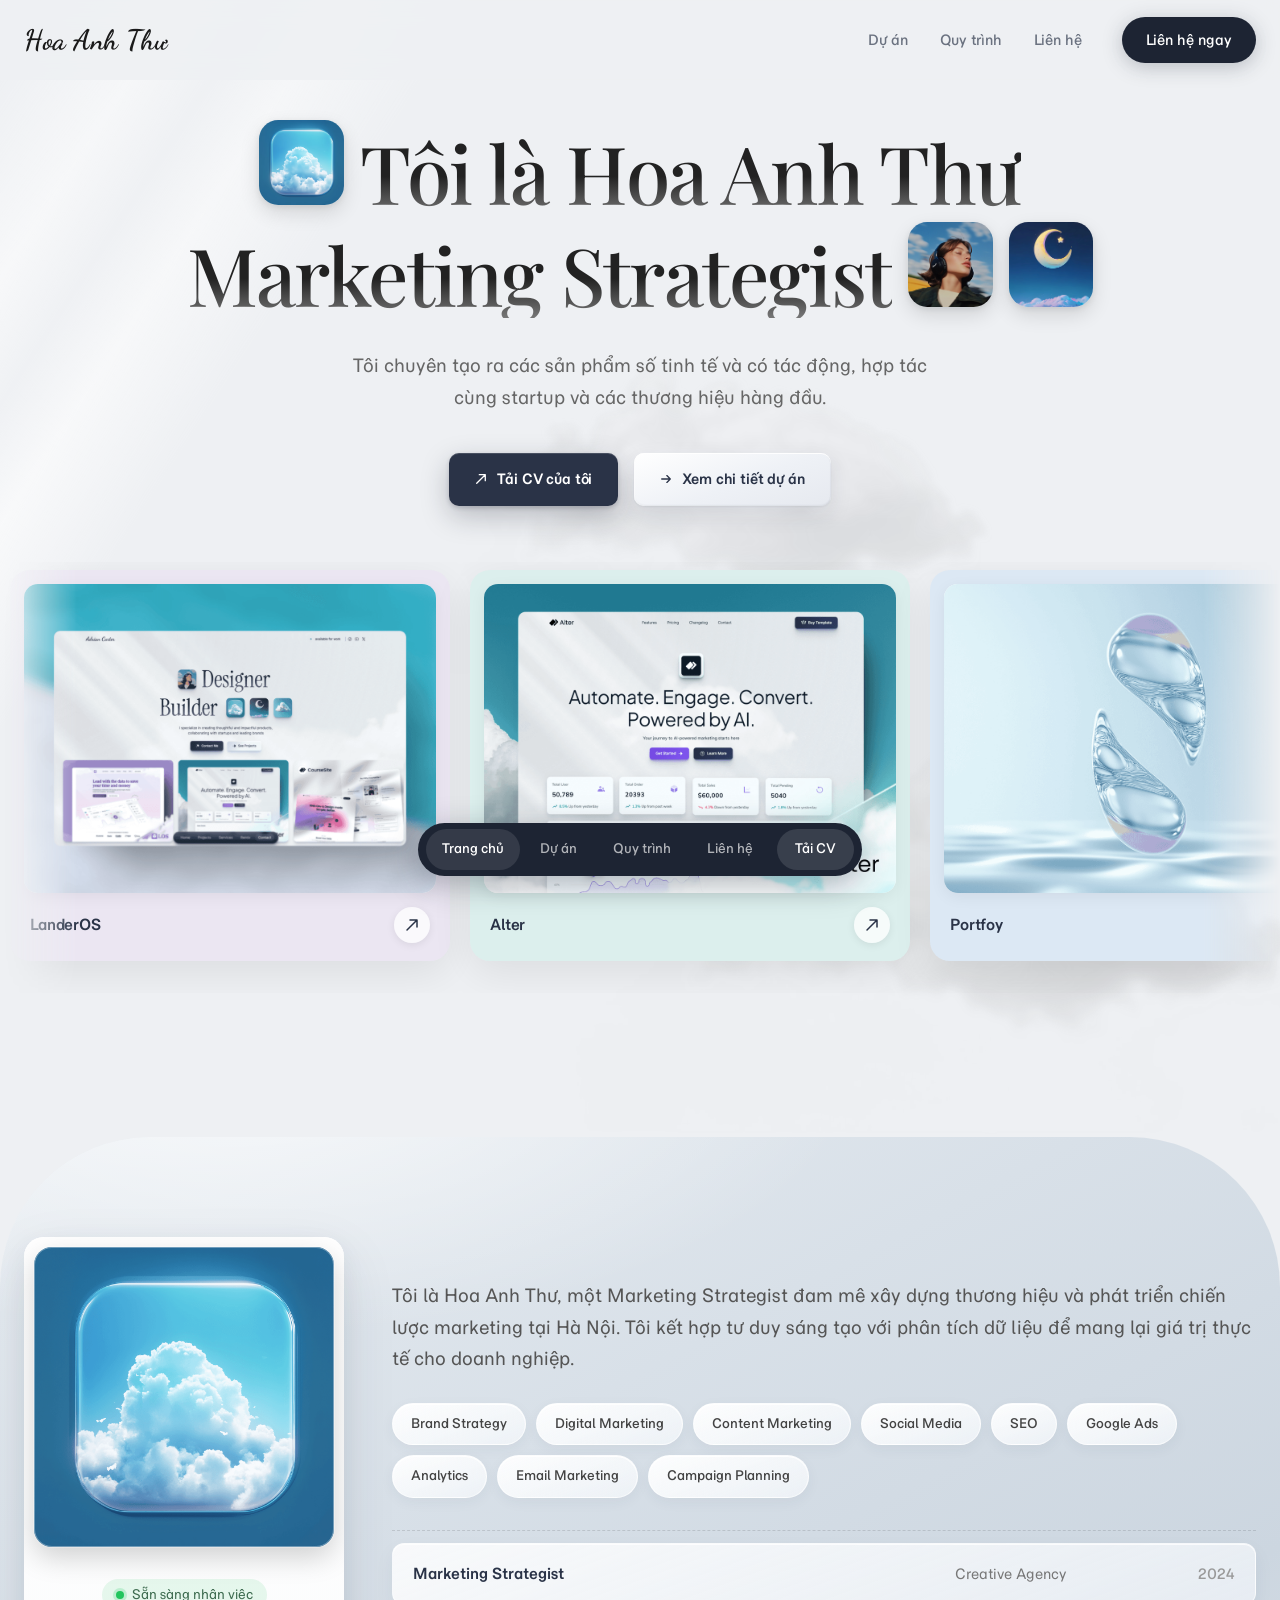
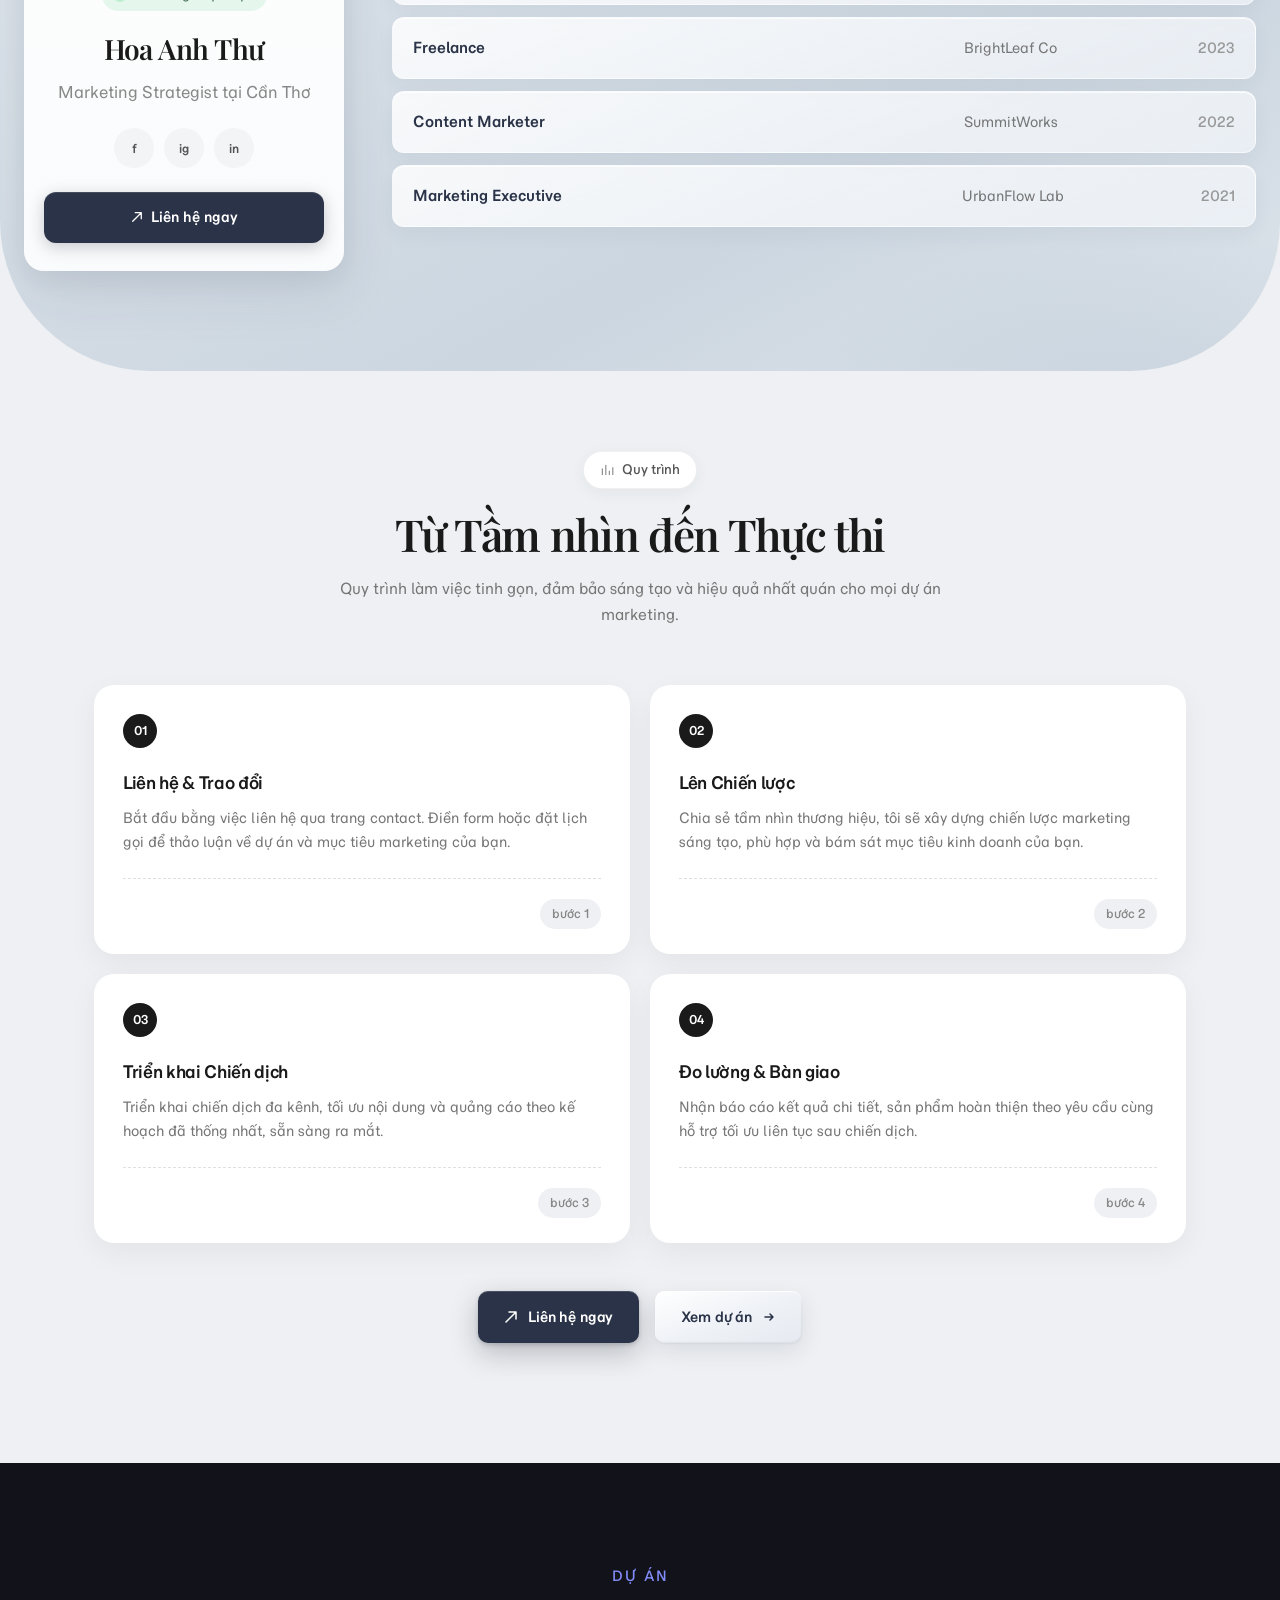
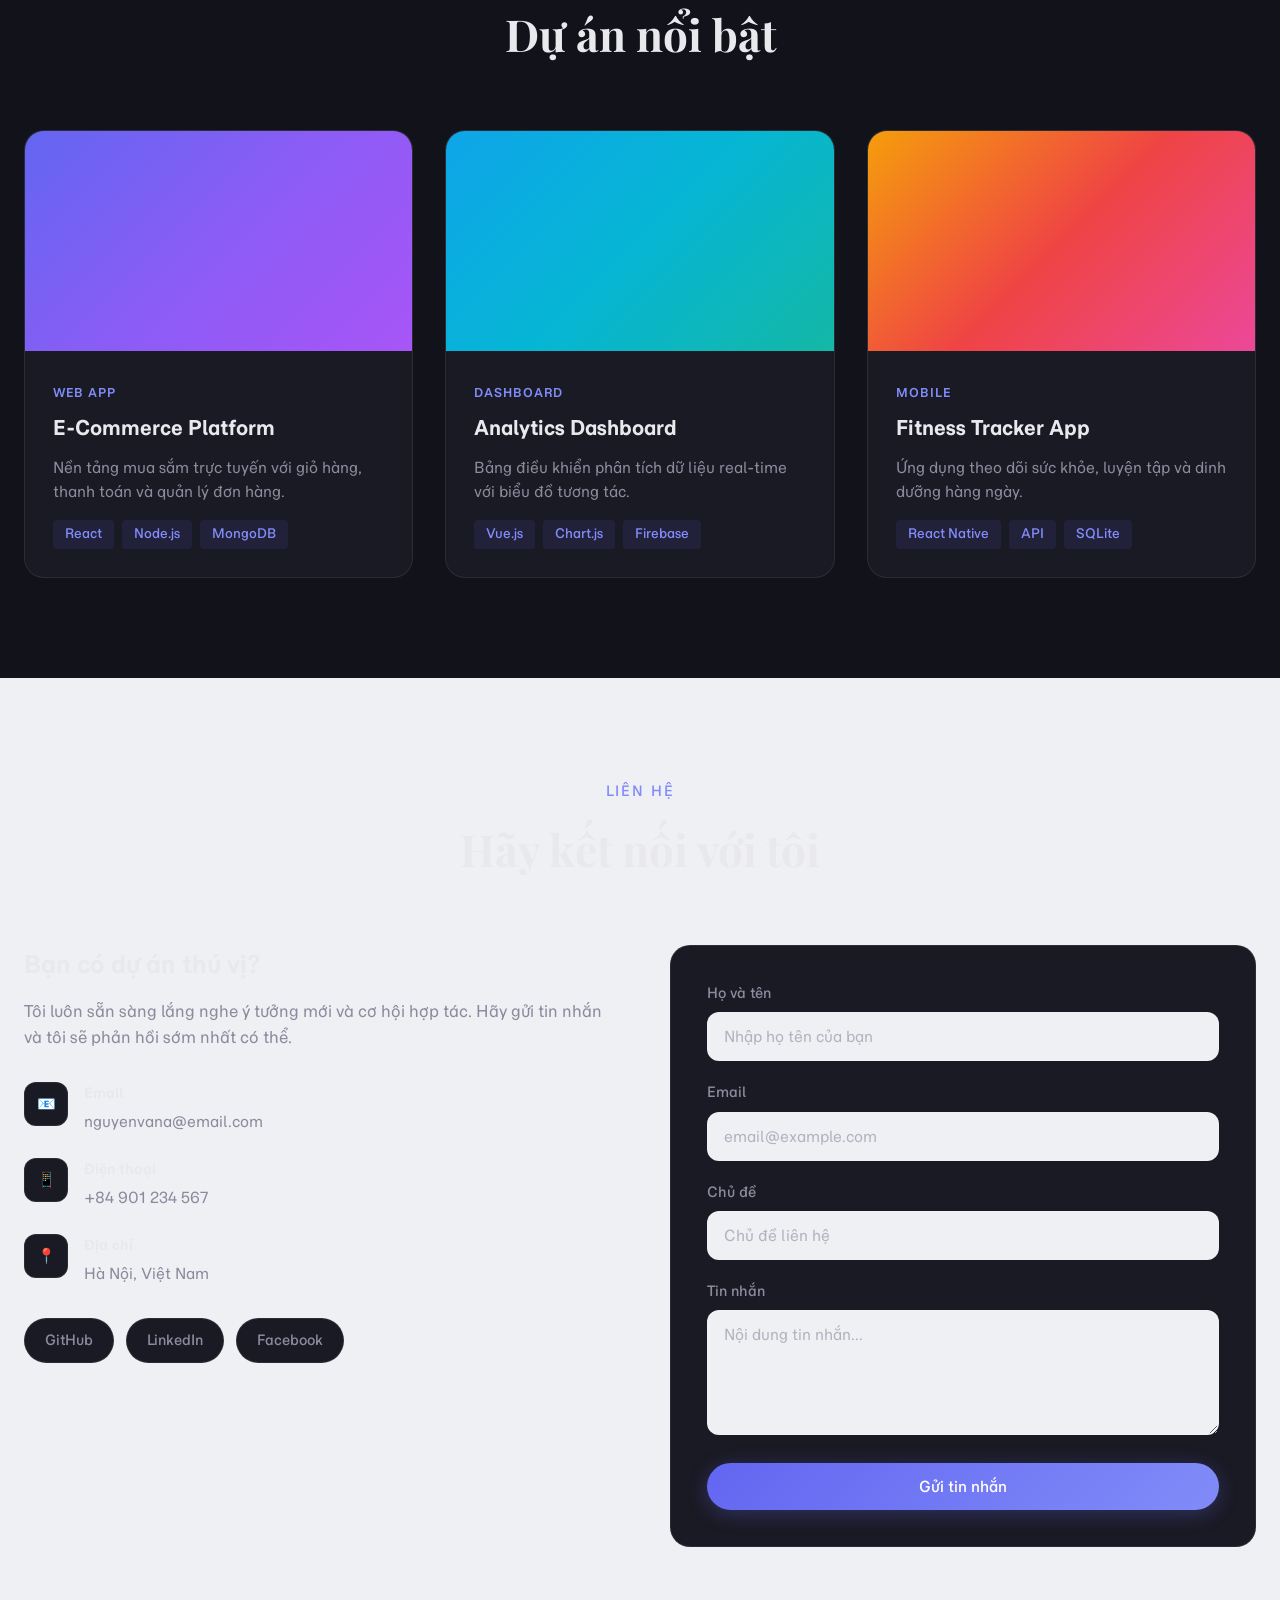
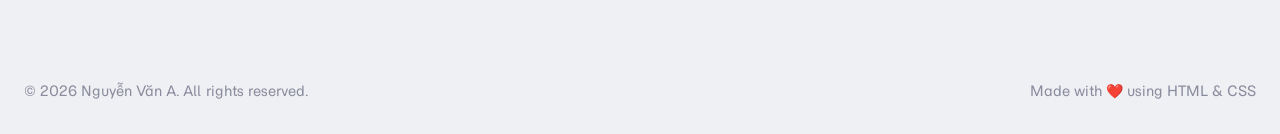
==== index.html @ 225440e8 "Initial commit with project setup and basic structure established." ====
<!DOCTYPE html>
<html lang="vi">
<head>
  <meta charset="UTF-8">
  <meta name="viewport" content="width=device-width, initial-scale=1.0">
  <meta name="description" content="Portfolio cá nhân - Developer & Designer">
  <title>Portfolio | Hoa Anh Thư</title>
  <link rel="stylesheet" href="css/style.css">
  <link rel="preconnect" href="https://fonts.googleapis.com">
  <link rel="preconnect" href="https://fonts.gstatic.com" crossorigin>
  <link href="https://fonts.googleapis.com/css2?family=Dancing+Script:wght@600;700&family=Momo+Trust+Sans:wght@200..800&family=Playfair+Display:wght@500;600;700&display=swap" rel="stylesheet">
</head>
<body>
  <div id="header"></div>

  <main>
    <div id="hero"></div>
    <div id="about"></div>
    <div id="process"></div>
    <div id="projects"></div>
    <div id="contact"></div>
  </main>

  <div id="footer"></div>

  <script src="js/include.js"></script>
  <script src="js/main.js"></script>
</body>
</html>
---- css/style.css ----
/* ===== CSS Variables ===== */
:root {
  --color-bg: #eef0f3;
  --color-bg-secondary: #12121a;
  --color-bg-card: #1a1a24;
  --color-text: #e8e8ed;
  --color-text-muted: #8b8b9e;
  --color-accent: #6366f1;
  --color-accent-light: #818cf8;
  --color-accent-glow: rgba(99, 102, 241, 0.3);
  --color-border: rgba(255, 255, 255, 0.08);
  --color-success: #22c55e;

  --color-hero-bg: #f2f2f2;
  --color-navy: #1d2433;
  --color-navy-hover: #2a3347;
  --color-hero-text: #1a1a1a;
  --color-hero-muted: #6b7280;

  --font-primary: 'Momo Trust Sans', sans-serif;
  --font-display: 'Playfair Display', serif;
  --font-script: 'Dancing Script', cursive;

  --transition: 0.3s ease;
  --radius: 12px;
  --radius-lg: 20px;

  --header-height: 80px;
}

/* ===== Reset & Base ===== */
*,
*::before,
*::after {
  margin: 0;
  padding: 0;
  box-sizing: border-box;
}

html {
  scroll-behavior: smooth;
  scroll-padding-top: var(--header-height);
}

body {
  font-family: var(--font-primary);
  background-color: var(--color-bg);
  color: var(--color-text);
  line-height: 1.6;
  overflow-x: hidden;
}

a {
  text-decoration: none;
  color: inherit;
  transition: color var(--transition);
}

ul {
  list-style: none;
}

img {
  max-width: 100%;
  display: block;
}

button,
input,
textarea {
  font-family: inherit;
  border: none;
  outline: none;
}

.container {
  width: 100%;
  max-width: 1440px;
  margin: 0 auto;
  padding: 0 24px;
}

.container-md {
  width: 100%;
  max-width: 1140px;
  margin: 0 auto;
  padding: 0 24px;
}

.section {
  padding: 100px 0;
}

.section-header {
  text-align: center;
  margin-bottom: 60px;
}

.section-tag {
  display: inline-block;
  font-size: 0.875rem;
  font-weight: 500;
  color: var(--color-accent-light);
  text-transform: uppercase;
  letter-spacing: 2px;
  margin-bottom: 12px;
}

.section-title {
  font-family: var(--font-display);
  font-size: clamp(2rem, 5vw, 2.75rem);
  font-weight: 700;
  color: var(--color-text);
}

/* ===== Buttons ===== */
.btn {
  display: inline-flex;
  align-items: center;
  justify-content: center;
  padding: 14px 32px;
  font-size: 0.9375rem;
  font-weight: 500;
  border-radius: 50px;
  cursor: pointer;
  transition: all var(--transition);
}

.btn-primary {
  background: linear-gradient(135deg, var(--color-accent), var(--color-accent-light));
  color: #fff;
  box-shadow: 0 4px 20px var(--color-accent-glow);
}

.btn-primary:hover {
  transform: translateY(-2px);
  box-shadow: 0 8px 30px var(--color-accent-glow);
}

.btn-outline {
  background: transparent;
  color: var(--color-text);
  border: 1px solid var(--color-border);
}

.btn-outline:hover {
  border-color: var(--color-accent);
  color: var(--color-accent-light);
}

.btn-full {
  width: 100%;
}

/* ===== Header & Navigation ===== */
.header {
  position: fixed;
  top: 0;
  left: 0;
  width: 100%;
  height: var(--header-height);
  background: rgba(238, 240, 243, 0.85);
  backdrop-filter: blur(12px);
  z-index: 1000;

}

.nav {
  display: flex;
  align-items: center;
  justify-content: space-between;
  height: 100%;
}

.logo {
  font-family: var(--font-script);
  font-size: 1.75rem;
  font-weight: 700;
  color: var(--color-hero-text);
  letter-spacing: 0.5px;
}

.nav-right {
  display: flex;
  align-items: center;
  gap: 40px;
}

.nav-menu {
  display: flex;
  gap: 32px;
}

.nav-link {
  font-size: 0.875rem;
  font-weight: 500;
  color: var(--color-hero-muted);
  transition: color var(--transition);
}

.nav-link:hover,
.nav-link.active {
  color: var(--color-hero-text);
}

.nav-cta {
  display: inline-flex;
  align-items: center;
  padding: 12px 24px;
  background: var(--color-navy);
  color: #fff;
  font-size: 0.875rem;
  font-weight: 500;
  border-radius: 50px;
  box-shadow: 0 4px 20px rgba(29, 36, 51, 0.25);
  transition: all var(--transition);
  white-space: nowrap;
}

.nav-cta:hover {
  background: var(--color-navy-hover);
  transform: translateY(-1px);
  box-shadow: 0 6px 24px rgba(29, 36, 51, 0.3);
}

.nav-toggle {
  display: none;
  flex-direction: column;
  gap: 5px;
  background: none;
  cursor: pointer;
  padding: 4px;
}

.nav-toggle span {
  display: block;
  width: 24px;
  height: 2px;
  background: var(--color-hero-text);
  transition: all var(--transition);
}

/* ===== Hero Section ===== */
.hero {
  min-height: 100vh;
  display: flex;
  flex-direction: column;
  align-items: center;
  justify-content: flex-start;
  position: relative;
  padding: calc(var(--header-height) + 40px) 0 120px;
  background: #eef0f3;
  overflow: hidden;
  isolation: isolate;
}

.hero-bg {
  position: absolute;
  inset: 0;
  pointer-events: none;
  overflow: hidden;
}

.hero-clouds {
  position: absolute;
  inset: 0;
  z-index: 0;
}

.hero-cloud {
  position: absolute;
  display: block;
  pointer-events: none;
  user-select: none;
  max-width: none;
  mix-blend-mode: screen;
}

.hero-cloud--1 {
  width: min(780px, 92vw);
  right: -5%;
  top: 55%;
  opacity: 0.22;
  filter: blur(2px);
}

.hero-cloud--2 {
  width: min(600px, 65vw);
  right: 20%;
  top: 25%;
  opacity: 0.18;
  filter: blur(2px);
}

.hero-light {
  position: absolute;
  inset: 0;
  z-index: 1;
  overflow: hidden;
}

.hero-light__beam {
  background: linear-gradient(#ffffff80 0%, #fff 83.9344%, #fff0 100%);
  flex: none;
  width: 591px;
  max-width: 960px;
  height: 1269px;
  position: absolute;
  top: -240px;
  left: calc(22% - 295.5px);
  right: auto;
  overflow: hidden;
  transform: rotate(33deg);
  transform-origin: 35% 0;
  opacity: 0.72;
  -webkit-mask: linear-gradient(90deg, #0000 0%, #000 20.0362%, #0000 36.175%, #000 55.4054%, #00000021 67.1171%, #000 78.2306%, #0000 97.2973%);
  mask: linear-gradient(90deg, #0000 0%, #000 20.0362%, #0000 36.175%, #000 55.4054%, #00000021 67.1171%, #000 78.2306%, #0000 97.2973%);
}

@media (max-width: 768px) {
  .hero-cloud--1 {
    width: min(480px, 95vw);
    right: -12%;
    top: 14%;
    opacity: 0.32;
  }

  .hero-cloud--2 {
    display: block;
    width: min(360px, 75vw);
    right: 0;
    top: 28%;
    opacity: 0.22;
  }

  .hero-light__beam {
    width: min(591px, 140vw);
    left: calc(50% - min(295.5px, 70vw));
    right: auto;
    opacity: 0.65;
    transform: rotate(28deg);
    transform-origin: 35% 0;
  }
}

.hero-content {
  text-align: center;
  position: relative;
  z-index: 3;
  max-width: 1440px;
  margin: 0 auto;
}

.hero-heading {
  font-family: var(--font-display);
  font-size: clamp(2.75rem, 7vw, 5rem);
  font-weight: 500;
  line-height: 1.1;
  margin-bottom: 32px;
  letter-spacing: -0.02em;
  color: #2a2a2a;
}

.hero-line {
  display: flex;
  align-items: baseline;
  justify-content: center;
  flex-wrap: nowrap;
  gap: 0.2em;
}

.hero-line + .hero-line {
  margin-top: 0.08em;
}

.hero-text {
  background: linear-gradient(180deg, #222 0%, #222 55%, #777 100%);
  -webkit-background-clip: text;
  -webkit-text-fill-color: transparent;
  background-clip: text;
}

.hero-img {
  flex-shrink: 0;
  width: 1.2em;
  height: 1.2em;
  border-radius: 0.26em;
  overflow: hidden;
  box-shadow:
    0 8px 20px rgba(0, 0, 0, 0.12),
    0 2px 6px rgba(0, 0, 0, 0.08);
}

@supports (width: 1cap) {
  .hero-img {
    width: 1.5cap;
    height: 1.5cap;
    border-radius: 0.34cap;
  }
}

.hero-img img {
  width: 100%;
  height: 100%;
  object-fit: cover;
  object-position: center;
  display: block;
}

.hero-desc {
  max-width: 620px;
  margin: 0 auto 40px;
  font-size: 18px;
  line-height: 1.75;
  color: #666;
  font-weight: 400;
}

.hero-buttons {
  display: flex;
  gap: 16px;
  justify-content: center;
  flex-wrap: wrap;
}

.btn-hero {
  display: inline-flex;
  align-items: center;
  gap: 10px;
  padding: 15px 26px;
  font-size: 0.875rem;
  font-weight: 600;
  border-radius: 10px;
  cursor: pointer;
  transition: transform 0.2s ease, box-shadow 0.2s ease;
  border: none;
  letter-spacing: -0.01em;
}

.btn-hero-icon {
  display: inline-flex;
  align-items: center;
  justify-content: center;
  flex-shrink: 0;
  line-height: 0;
}

.btn-hero-icon svg {
  display: block;
}

.btn-hero-primary {
  background: #2a3347;
  color: #fff;
  box-shadow:
    inset 0 1px 0 rgba(255, 255, 255, 0.14),
    0 2px 4px rgba(26, 32, 48, 0.18),
    0 10px 28px rgba(26, 32, 48, 0.26);
}

.btn-hero-primary:hover {
  transform: translateY(-1px);
  box-shadow:
    inset 0 1px 0 rgba(255, 255, 255, 0.16),
    0 4px 8px rgba(26, 32, 48, 0.2),
    0 14px 32px rgba(26, 32, 48, 0.3);
}

.btn-hero-primary:active {
  transform: translateY(0);
  box-shadow:
    inset 0 1px 0 rgba(255, 255, 255, 0.1),
    0 1px 2px rgba(26, 32, 48, 0.2),
    0 6px 16px rgba(26, 32, 48, 0.22);
}

.btn-hero-secondary {
  background: linear-gradient(160deg, #ffffff 0%, #eef1f6 55%, #e6e9ef 100%);
  color: #2a3347;
  box-shadow:
    inset 0 1px 0 rgba(255, 255, 255, 0.95),
    inset 0 -1px 2px rgba(42, 51, 71, 0.06),
    inset 1px 0 1px rgba(255, 255, 255, 0.7),
    inset -1px 0 1px rgba(42, 51, 71, 0.04),
    0 1px 2px rgba(42, 51, 71, 0.06),
    0 8px 22px rgba(42, 51, 71, 0.1);
}

.btn-hero-secondary:hover {
  transform: translateY(-1px);
  box-shadow:
    inset 0 1px 0 rgba(255, 255, 255, 1),
    inset 0 -1px 2px rgba(42, 51, 71, 0.05),
    inset 1px 0 1px rgba(255, 255, 255, 0.8),
    0 2px 4px rgba(42, 51, 71, 0.07),
    0 10px 26px rgba(42, 51, 71, 0.12);
}

.btn-hero-secondary:active {
  transform: translateY(0);
  box-shadow:
    inset 0 2px 4px rgba(42, 51, 71, 0.08),
    inset 0 1px 0 rgba(255, 255, 255, 0.6),
    0 1px 2px rgba(42, 51, 71, 0.06),
    0 4px 12px rgba(42, 51, 71, 0.08);
}

/* ===== Project Slider (Hero) ===== */
.project-slider {
  position: relative;
  z-index: 3;
  width: 100%;
  margin-top: 56px;
  padding-bottom: 24px;
}

.project-slider__viewport {
  width: 100%;
  overflow: hidden;
  mask-image: linear-gradient(90deg, transparent, #000 6%, #000 94%, transparent);
  -webkit-mask-image: linear-gradient(90deg, transparent, #000 6%, #000 94%, transparent);
}

.project-slider__belt {
  display: flex;
  width: max-content;
  will-change: transform;
  animation: projectMarquee var(--marquee-duration, 45s) linear infinite;
}

.project-slider__belt:hover {
  animation-play-state: paused;
}

.project-slider__track {
  display: flex;
  gap: 20px;
  flex-shrink: 0;
  padding: 8px 10px 32px;
}

.project-slide {
  flex: 0 0 min(440px, 82vw);
  border-radius: 20px;
  padding: 14px;
  box-shadow: 0 12px 40px rgba(0, 0, 0, 0.08);
  transition: transform 0.3s ease;
}

@keyframes projectMarquee {
  from {
    transform: translateX(0);
  }
  to {
    transform: translateX(-50%);
  }
}

@media (prefers-reduced-motion: reduce) {
  .project-slider__belt {
    animation: none;
  }
}

.project-slide:hover {
  transform: translateY(-4px);
}

.project-slide--purple {
  background: #ebe6f2;
}

.project-slide--teal {
  background: #dcefed;
}

.project-slide--blue {
  background: #dce8f4;
}

.project-slide--pink {
  background: #f0e4ef;
}

.project-slide__frame {
  border-radius: 14px;
  overflow: hidden;
  background: #fff;
  box-shadow: 0 4px 16px rgba(0, 0, 0, 0.06);
}

.project-slide__frame img {
  width: 100%;
  height: auto;
  display: block;
  aspect-ratio: 4 / 3;
  object-fit: cover;
  object-position: top;
}

.project-slide__footer {
  display: flex;
  align-items: center;
  justify-content: space-between;
  padding: 14px 6px 4px;
}

.project-slide__name {
  font-size: 0.9375rem;
  font-weight: 600;
  color: #2a3347;
  letter-spacing: -0.01em;
}

.project-slide__link {
  width: 36px;
  height: 36px;
  border-radius: 50%;
  background: rgba(255, 255, 255, 0.75);
  display: inline-flex;
  align-items: center;
  justify-content: center;
  color: #2a3347;
  box-shadow: 0 2px 8px rgba(0, 0, 0, 0.08);
  transition: all 0.2s ease;
}

.project-slide__link:hover {
  background: #fff;
  transform: scale(1.05);
}

/* Floating bottom nav */
.float-nav {
  position: fixed;
  bottom: 24px;
  left: 50%;
  transform: translateX(-50%);
  display: flex;
  align-items: center;
  gap: 4px;
  padding: 6px 8px;
  background: var(--color-navy);
  border-radius: 50px;
  box-shadow: 0 8px 32px rgba(29, 36, 51, 0.35);
  z-index: 999;
}

.float-nav-link {
  padding: 10px 16px;
  font-size: 0.8125rem;
  font-weight: 500;
  color: rgba(255, 255, 255, 0.65);
  border-radius: 50px;
  transition: all var(--transition);
  white-space: nowrap;
}

.float-nav-link:hover,
.float-nav-link.active {
  color: #fff;
  background: rgba(255, 255, 255, 0.1);
}

.float-nav-btn {
  padding: 10px 18px;
  margin-left: 4px;
  background: rgba(255, 255, 255, 0.12);
  color: #fff;
  font-size: 0.8125rem;
  font-weight: 500;
  border-radius: 50px;
  transition: all var(--transition);
  white-space: nowrap;
}

.float-nav-btn:hover {
  background: rgba(255, 255, 255, 0.2);
}

/* ===== Profile / About Section ===== */
.profile {
  position: relative;
  isolation: isolate;
  overflow: hidden;
  background: linear-gradient(
    152deg,
    #e8edf2 0%,
    #d8e0e8 38%,
    #ccd6e0 72%,
    #dde4eb 100%
  );
  border-radius: 150px ;
  padding: 100px 0;
  
}

.profile::before {
  content: '';
  position: absolute;
  inset: 0;
  background:
    radial-gradient(ellipse 85% 55% at 18% -8%, rgba(255, 255, 255, 0.7) 0%, transparent 58%),
    radial-gradient(ellipse 65% 45% at 92% 105%, rgba(90, 120, 150, 0.14) 0%, transparent 48%);
  pointer-events: none;
}

.profile .container {
  position: relative;
  z-index: 1;
}

.profile-grid {
  display: grid;
  grid-template-columns: minmax(200px, 320px) 1fr;
  gap: 48px;
  align-items: center;
}

.profile-card {
  background: linear-gradient(180deg, #ffffff 0%, #fafbfc 100%);
  border-radius: 20px;
  overflow: hidden;
  box-shadow:
    inset 0 1px 0 rgba(255, 255, 255, 0.95),
    0 20px 56px rgba(42, 51, 71, 0.1),
    0 8px 24px rgba(42, 51, 71, 0.06);
}

.profile-card__photo-wrap {
  padding: 10px 10px 12px;
}

.profile-card__photo {
  position: relative;
  aspect-ratio: 2 / 2;
  border-radius: 18px;
  overflow: hidden;
  box-shadow:
    inset 0 1px 0 rgba(255, 255, 255, 0.45),
    0 0 0 1px rgba(255, 255, 255, 0.28),
    0 10px 28px rgba(0, 0, 0, 0.18);
}

.profile-card__photo::after {
  content: '';
  position: absolute;
  inset: 0;
  border-radius: inherit;
  border: 1.5px solid rgba(255, 255, 255, 0.35);
  pointer-events: none;
  z-index: 1;
}

.profile-card__photo img {
  width: 100%;
  height: 100%;
  object-fit: cover;
  object-position: center top;
  display: block;
}

.profile-card__body {
  padding: 20px 20px 28px;
  text-align: center;
}

.profile-status {
  display: inline-flex;
  align-items: center;
  gap: 8px;
  font-size: 0.8125rem;
  color: #3d6b4f;
  background: rgba(34, 197, 94, 0.1);
  padding: 6px 14px;
  border-radius: 50px;
  margin-bottom: 16px;
}

.profile-status__dot {
  width: 8px;
  height: 8px;
  border-radius: 50%;
  background: #22c55e;
  box-shadow: 0 0 0 3px rgba(34, 197, 94, 0.2);
}

.profile-card__name {
  font-family: var(--font-display);
  font-size: 1.75rem;
  font-weight: 600;
  color: #1a1a1a;
  margin-bottom: 8px;
  letter-spacing: -0.02em;
}

.profile-card__role {
  font-size: 16px;
  line-height: 1.5;
  color: #888;
  margin-bottom: 24px;
}

.profile-social {
  display: flex;
  justify-content: center;
  gap: 10px;
  margin-bottom: 24px;
}

.profile-social__link {
  width: 40px;
  height: 40px;
  border-radius: 50%;
  background: #f3f4f6;
  display: inline-flex;
  align-items: center;
  justify-content: center;
  font-size: 0.75rem;
  font-weight: 600;
  color: #555;
  text-transform: lowercase;
  transition: all 0.2s ease;
}

.profile-social__link:hover {
  background: #e8eaef;
  color: #2a3347;
}

.profile-card__btn {
  display: inline-flex;
  align-items: center;
  justify-content: center;
  gap: 8px;
  width: 100%;
  padding: 14px 24px;
  background: #2a3347;
  color: #fff;
  font-size: 0.875rem;
  font-weight: 600;
  border-radius: 12px;
  box-shadow:
    inset 0 1px 0 rgba(255, 255, 255, 0.12),
    0 4px 16px rgba(42, 51, 71, 0.25);
  transition: all 0.2s ease;
}

.profile-card__btn:hover {
  background: #3a455f;
  transform: translateY(-1px);
}

.profile-content {
  align-self: center;
}

.profile-bio {
  font-size: 18px;
  line-height: 1.75;
  color: #555;
  margin-bottom: 28px;
  max-width: 100%;
}

.profile-tags {
  display: flex;
  flex-wrap: wrap;
  gap: 10px;
  margin-bottom: 32px;
}

.profile-tags span {
  padding: 10px 18px;
  background: linear-gradient(160deg, rgba(255, 255, 255, 0.95) 0%, rgba(241, 245, 249, 0.82) 100%);
  border: 1px solid rgba(255, 255, 255, 0.65);
  border-radius: 50px;
  font-size: 0.8125rem;
  font-weight: 500;
  color: #444;
  box-shadow:
    inset 0 1px 0 rgba(255, 255, 255, 0.9),
    0 4px 14px rgba(42, 51, 71, 0.05);
}

.profile-exp {
  list-style: none;
  border-top: 1px dashed rgba(0, 0, 0, 0.12);
}

.profile-exp__item {
  display: grid;
  grid-template-columns: 1.2fr 1fr auto;
  gap: 16px;
  align-items: center;
  padding: 18px 20px;
  margin-top: 12px;
  background: linear-gradient(160deg, rgba(255, 255, 255, 0.82) 0%, rgba(245, 248, 252, 0.65) 100%);
  border-radius: 12px;
  border: 1px solid rgba(255, 255, 255, 0.55);
  box-shadow:
    inset 0 1px 0 rgba(255, 255, 255, 0.75),
    0 8px 20px rgba(42, 51, 71, 0.05);
}

.profile-exp__title {
  font-size: 0.9375rem;
  font-weight: 600;
  color: #2a3347;
}

.profile-exp__company {
  font-size: 0.875rem;
  color: #777;
  text-align: center;
}

.profile-exp__year {
  font-size: 0.875rem;
  font-weight: 500;
  color: #999;
  text-align: right;
}

/* ===== Process Section ===== */
.process {
  background: #eef0f3;
  padding-top: 80px;
  padding-bottom: 120px;
}

.process-header {
  text-align: center;
  max-width: 640px;
  margin: 0 auto 56px;
}

.process-badge {
  display: inline-flex;
  align-items: center;
  gap: 8px;
  padding: 8px 16px;
  background: #fff;
  border: 1px solid rgba(0, 0, 0, 0.06);
  border-radius: 50px;
  font-size: 0.8125rem;
  font-weight: 500;
  color: #555;
  margin-bottom: 20px;
  box-shadow: 0 4px 16px rgba(42, 51, 71, 0.05);
}

.process-badge svg {
  color: #666;
}

.process-title {
  font-family: var(--font-display);
  font-size: clamp(2rem, 4.5vw, 2.75rem);
  font-weight: 600;
  color: #1a1a1a;
  letter-spacing: -0.03em;
  margin-bottom: 16px;
  line-height: 1.15;
}

.process-subtitle {
  font-size: 0.9375rem;
  line-height: 1.75;
  color: #777;
}

.process-grid {
  display: grid;
  grid-template-columns: repeat(2, 1fr);
  gap: 20px;
  margin-bottom: 48px;
}

.process-card {
  background: #fff;
  border-radius: 20px;
  padding: 28px 28px 24px;
  border: 1px solid rgba(255, 255, 255, 0.8);
  box-shadow: 0 10px 30px rgba(15, 23, 42, 0.05);
  display: flex;
  flex-direction: column;
  min-height: 240px;
  transition: transform 0.25s ease, box-shadow 0.25s ease;
}

.process-card:hover {
  transform: translateY(-3px);
  box-shadow: 0 16px 40px rgba(15, 23, 42, 0.08);
}

.process-card__num {
  width: 34px;
  height: 34px;
  border-radius: 50%;
  background: #1a1a1a;
  color: #fff;
  font-size: 0.75rem;
  font-weight: 600;
  display: inline-flex;
  align-items: center;
  justify-content: center;
  margin-bottom: 22px;
  flex-shrink: 0;
}

.process-card h3 {
  font-size: 1.0625rem;
  font-weight: 600;
  color: #1a1a1a;
  margin-bottom: 10px;
  letter-spacing: -0.02em;
}

.process-card p {
  font-size: 0.875rem;
  line-height: 1.7;
  color: #777;
  flex: 1;
}

.process-card__footer {
  margin-top: 24px;
  padding-top: 20px;
  border-top: 1px dashed rgba(0, 0, 0, 0.12);
  display: flex;
  justify-content: flex-end;
}

.process-card__tag {
  padding: 5px 12px;
  background: #eef0f3;
  border-radius: 50px;
  font-size: 0.75rem;
  font-weight: 500;
  color: #888;
}

.process-actions {
  display: flex;
  justify-content: center;
  gap: 16px;
  flex-wrap: wrap;
}

/* ===== Projects Section ===== */
.projects {
  background: var(--color-bg-secondary);
}

.projects-grid {
  display: grid;
  grid-template-columns: repeat(auto-fit, minmax(320px, 1fr));
  gap: 32px;
}

.project-card {
  background: var(--color-bg-card);
  border: 1px solid var(--color-border);
  border-radius: var(--radius-lg);
  overflow: hidden;
  transition: all var(--transition);
}

.project-card:hover {
  transform: translateY(-6px);
  box-shadow: 0 20px 50px rgba(0, 0, 0, 0.3);
}

.project-image {
  height: 220px;
  position: relative;
  overflow: hidden;
}

.project-1 {
  background: linear-gradient(135deg, #6366f1 0%, #8b5cf6 50%, #a855f7 100%);
}

.project-2 {
  background: linear-gradient(135deg, #0ea5e9 0%, #06b6d4 50%, #14b8a6 100%);
}

.project-3 {
  background: linear-gradient(135deg, #f59e0b 0%, #ef4444 50%, #ec4899 100%);
}

.project-overlay {
  position: absolute;
  inset: 0;
  background: rgba(0, 0, 0, 0.5);
  display: flex;
  align-items: center;
  justify-content: center;
  gap: 16px;
  opacity: 0;
  transition: opacity var(--transition);
}

.project-card:hover .project-overlay {
  opacity: 1;
}

.project-link {
  width: 48px;
  height: 48px;
  background: var(--color-text);
  color: var(--color-bg);
  border-radius: 50%;
  display: flex;
  align-items: center;
  justify-content: center;
  font-size: 1.25rem;
  font-weight: 600;
  transition: all var(--transition);
}

.project-link:hover {
  background: var(--color-accent);
  color: #fff;
  transform: scale(1.1);
}

.project-info {
  padding: 28px;
}

.project-category {
  font-size: 0.75rem;
  font-weight: 600;
  text-transform: uppercase;
  letter-spacing: 1px;
  color: var(--color-accent-light);
}

.project-info h3 {
  font-size: 1.25rem;
  margin: 8px 0 12px;
}

.project-info p {
  font-size: 0.9375rem;
  color: var(--color-text-muted);
  margin-bottom: 16px;
}

.project-tags {
  display: flex;
  flex-wrap: wrap;
  gap: 8px;
}

.project-tags span {
  padding: 4px 12px;
  background: rgba(99, 102, 241, 0.1);
  color: var(--color-accent-light);
  border-radius: 4px;
  font-size: 0.8125rem;
  font-weight: 500;
}

/* ===== Contact Section ===== */
.contact-grid {
  display: grid;
  grid-template-columns: 1fr 1fr;
  gap: 60px;
  align-items: start;
}

.contact-info h3 {
  font-size: 1.5rem;
  margin-bottom: 16px;
}

.contact-info > p {
  color: var(--color-text-muted);
  margin-bottom: 32px;
}

.contact-details li {
  display: flex;
  align-items: flex-start;
  gap: 16px;
  margin-bottom: 24px;
}

.contact-icon {
  font-size: 1.25rem;
  width: 44px;
  height: 44px;
  background: var(--color-bg-card);
  border: 1px solid var(--color-border);
  border-radius: var(--radius);
  display: flex;
  align-items: center;
  justify-content: center;
  flex-shrink: 0;
}

.contact-details strong {
  display: block;
  font-size: 0.875rem;
  margin-bottom: 4px;
}

.contact-details a,
.contact-details span {
  color: var(--color-text-muted);
  font-size: 0.9375rem;
}

.contact-details a:hover {
  color: var(--color-accent-light);
}

.social-links {
  display: flex;
  gap: 12px;
  margin-top: 32px;
}

.social-links a {
  padding: 10px 20px;
  background: var(--color-bg-card);
  border: 1px solid var(--color-border);
  border-radius: 50px;
  font-size: 0.875rem;
  font-weight: 500;
  color: var(--color-text-muted);
  transition: all var(--transition);
}

.social-links a:hover {
  border-color: var(--color-accent);
  color: var(--color-accent-light);
}

.contact-form {
  background: var(--color-bg-card);
  border: 1px solid var(--color-border);
  border-radius: var(--radius-lg);
  padding: 36px;
}

.form-group {
  margin-bottom: 20px;
}

.form-group label {
  display: block;
  font-size: 0.875rem;
  font-weight: 500;
  margin-bottom: 8px;
  color: var(--color-text-muted);
}

.form-group input,
.form-group textarea {
  width: 100%;
  padding: 14px 16px;
  background: var(--color-bg);
  border: 1px solid var(--color-border);
  border-radius: var(--radius);
  color: var(--color-text);
  font-size: 0.9375rem;
  transition: border-color var(--transition);
}

.form-group input:focus,
.form-group textarea:focus {
  border-color: var(--color-accent);
}

.form-group input::placeholder,
.form-group textarea::placeholder {
  color: var(--color-text-muted);
  opacity: 0.6;
}

.form-group textarea {
  resize: vertical;
  min-height: 120px;
}

/* ===== Footer ===== */
.footer {
  padding: 32px 0;
  border-top: 1px solid var(--color-border);
}

.footer-content {
  display: flex;
  justify-content: space-between;
  align-items: center;
  flex-wrap: wrap;
  gap: 12px;
}

.footer-content p {
  font-size: 0.875rem;
  color: var(--color-text-muted);
}

/* ===== Animations ===== */
@keyframes fadeInUp {
  from {
    opacity: 0;
    transform: translateY(30px);
  }
  to {
    opacity: 1;
    transform: translateY(0);
  }
}

@keyframes bounce {
  0%, 100% {
    transform: translateX(-50%) translateY(0);
  }
  50% {
    transform: translateX(-50%) translateY(8px);
  }
}

/* ===== Responsive ===== */
@media (max-width: 992px) {
  .profile {
    border-radius: 64px;
  }

  .profile-grid {
    grid-template-columns: 1fr;
    gap: 40px;
    max-width: 480px;
    margin: 0 auto;
  }

  .profile-content {
    padding-top: 0;
  }

  .contact-grid {
    grid-template-columns: 1fr;
    gap: 40px;
  }

  .process-grid {
    grid-template-columns: 1fr;
  }
}

@media (max-width: 768px) {
  .section {
    padding: 72px 0;
  }

  .nav-toggle {
    display: flex;
  }

  .nav-right {
    position: fixed;
    top: var(--header-height);
    left: 0;
    width: 100%;
    flex-direction: column;
    align-items: stretch;
    gap: 0;
    background: var(--color-hero-bg);
    padding: 16px 24px 24px;
    border-bottom: 1px solid rgba(0, 0, 0, 0.06);
    transform: translateY(-120%);
    opacity: 0;
    visibility: hidden;
    transition: all var(--transition);
  }

  .nav-right.active {
    transform: translateY(0);
    opacity: 1;
    visibility: visible;
  }

  .nav-menu {
    flex-direction: column;
    gap: 0;
    margin-bottom: 16px;
  }

  .nav-menu li {
    border-bottom: 1px solid rgba(0, 0, 0, 0.06);
  }

  .nav-link {
    display: block;
    padding: 14px 0;
  }

  .nav-cta {
    justify-content: center;
  }

  .nav-toggle.active span:nth-child(1) {
    transform: rotate(45deg) translate(5px, 5px);
  }

  .nav-toggle.active span:nth-child(2) {
    opacity: 0;
  }

  .nav-toggle.active span:nth-child(3) {
    transform: rotate(-45deg) translate(5px, -5px);
  }

  .hero-line {
    flex-wrap: wrap;
    gap: 0.14em;
  }

  .hero-heading {
    font-size: clamp(2rem, 9vw, 3rem);
    line-height: 1.15;
  }

  .hero-img {
    width: 0.95em;
    height: 0.95em;
    border-radius: 0.24em;
  }

  @supports (width: 1cap) {
    .hero-img {
      width: 1.4cap;
      height: 1.4cap;
      border-radius: 0.3cap;
    }
  }

  .project-slider {
    margin-top: 40px;
  }

  .project-slider__track {
    padding: 8px 8px 28px;
    gap: 16px;
  }

  .project-slide {
    flex: 0 0 min(320px, 88vw);
  }

  .float-nav {
    display: none;
  }

  .profile-exp__item {
    grid-template-columns: 1fr;
    gap: 4px;
  }

  .profile-exp__company,
  .profile-exp__year {
    text-align: left;
  }

  .footer-content {
    flex-direction: column;
    text-align: center;
  }
}

@media (max-width: 480px) {
  .hero-buttons {
    flex-direction: column;
    align-items: center;
  }

  .btn-hero {
    width: 100%;
    max-width: 280px;
    justify-content: center;
  }

  .btn {
    width: 100%;
    max-width: 280px;
  }

  .contact-form {
    padding: 24px;
  }
}
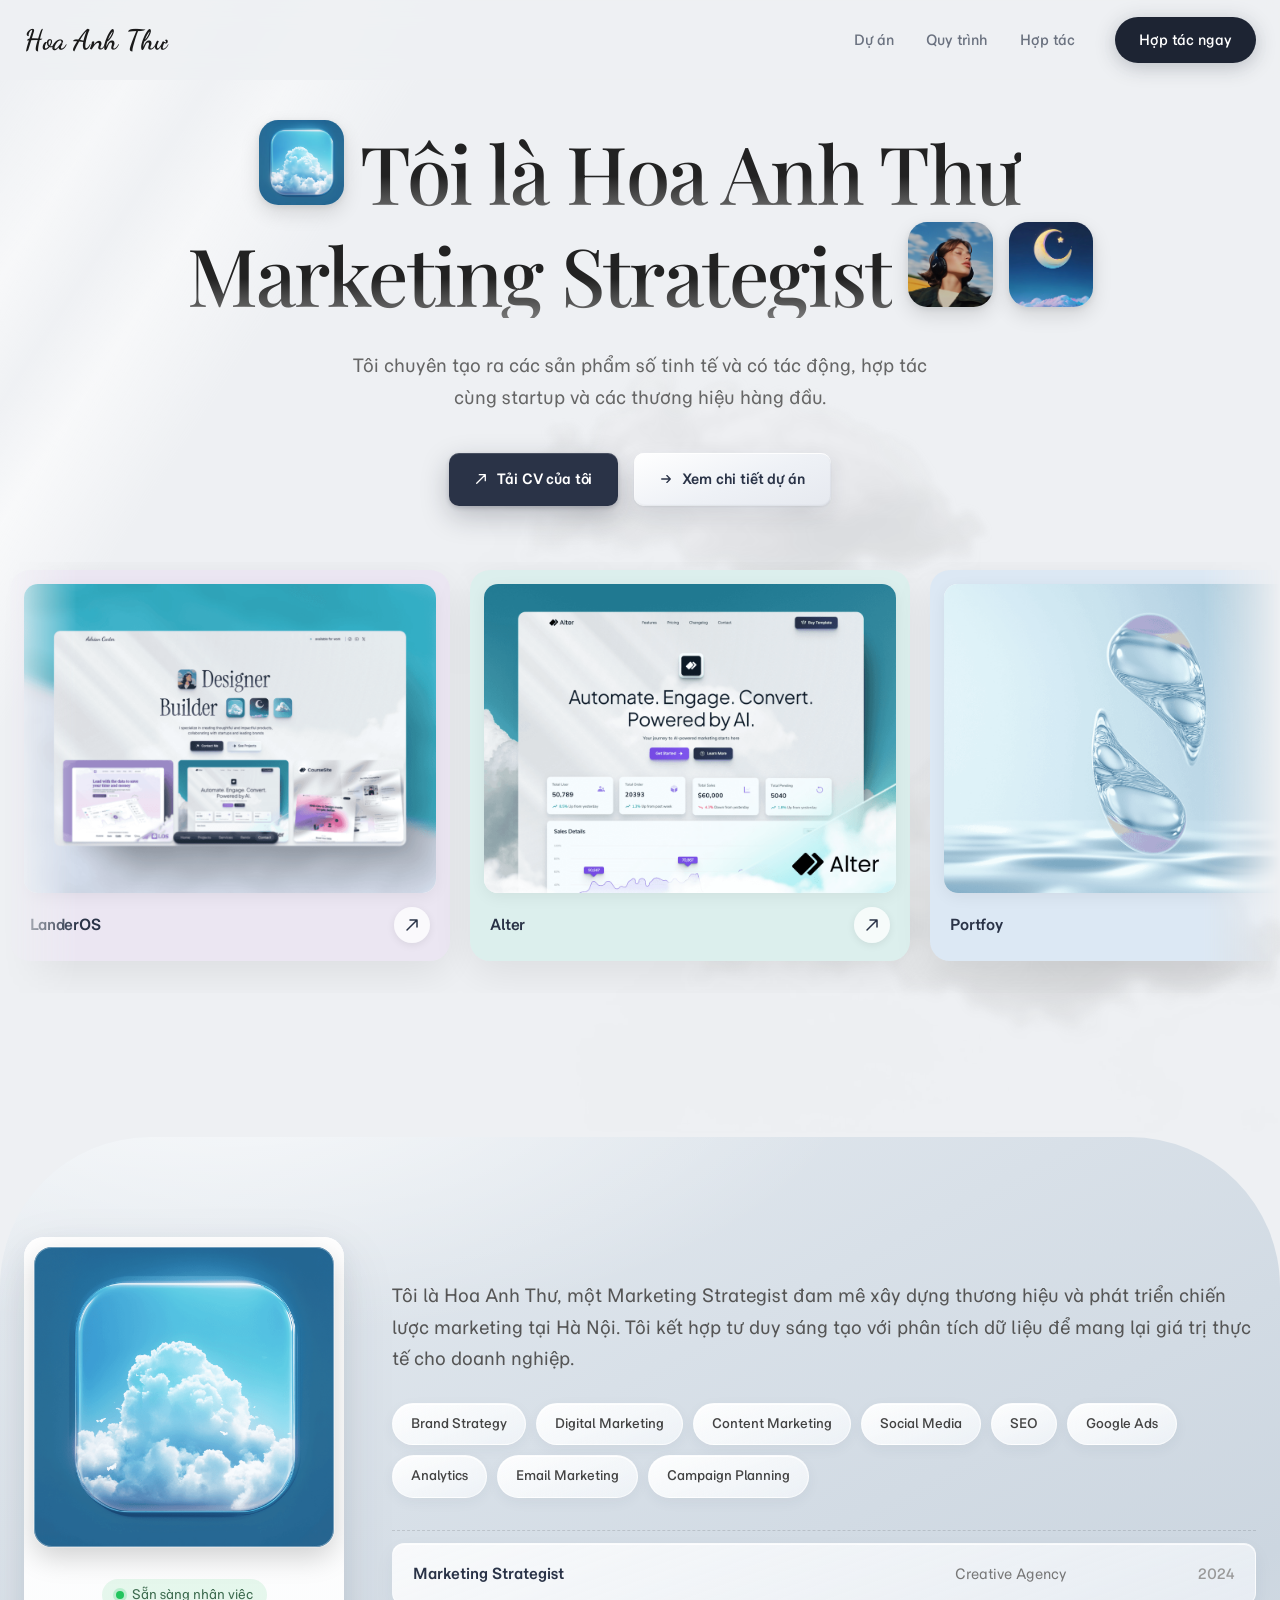
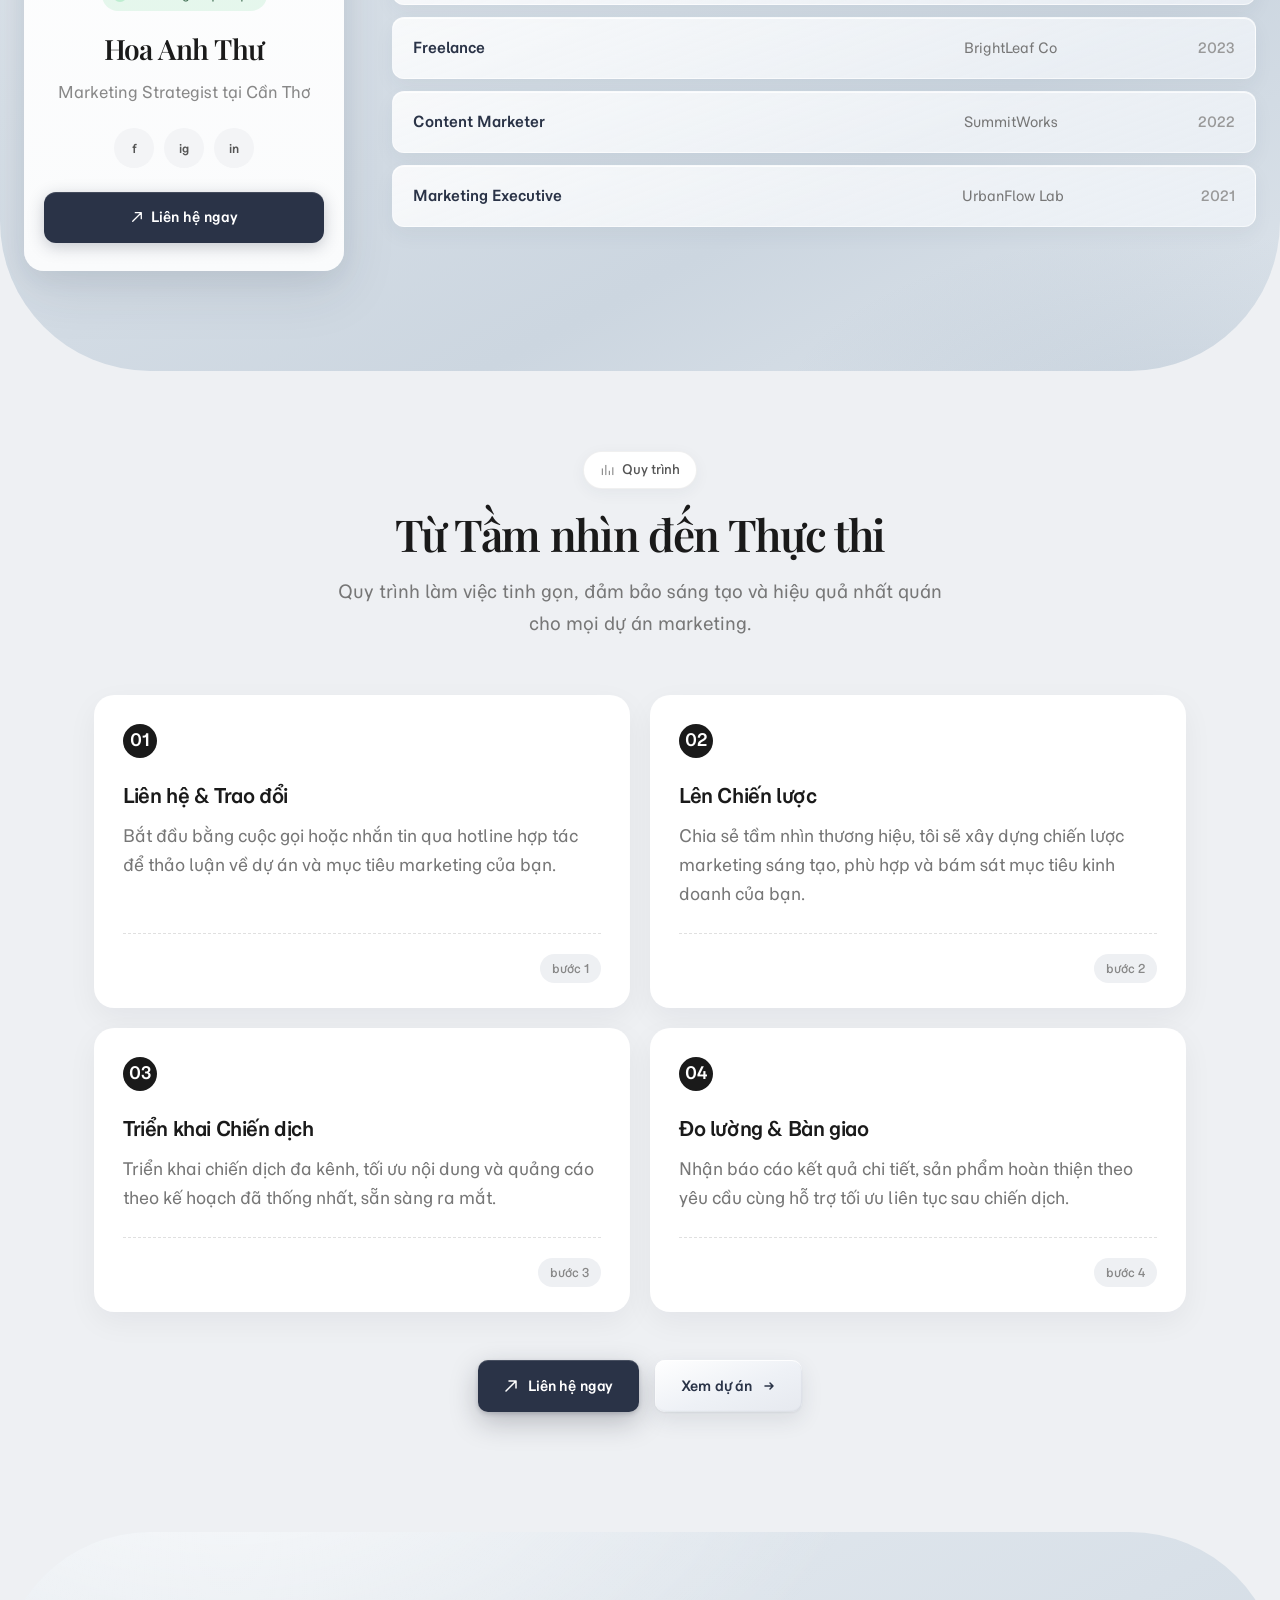
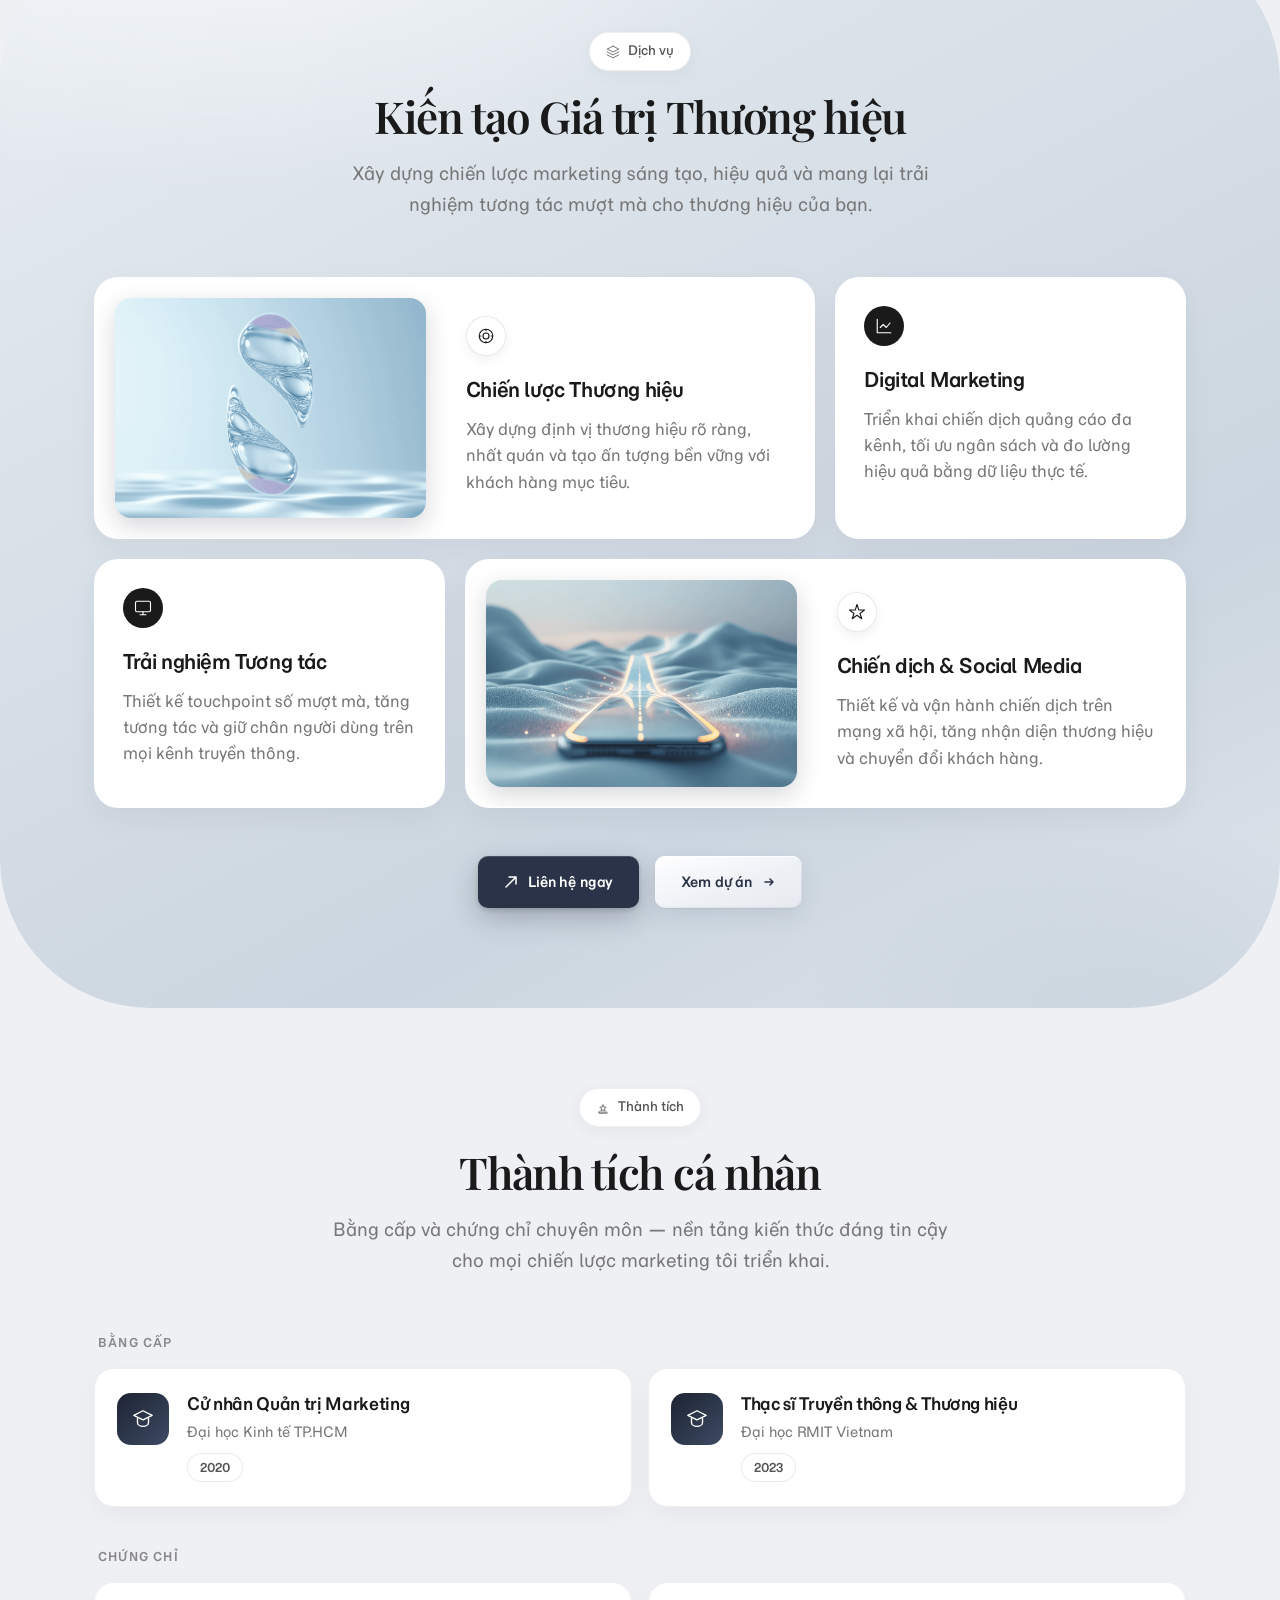
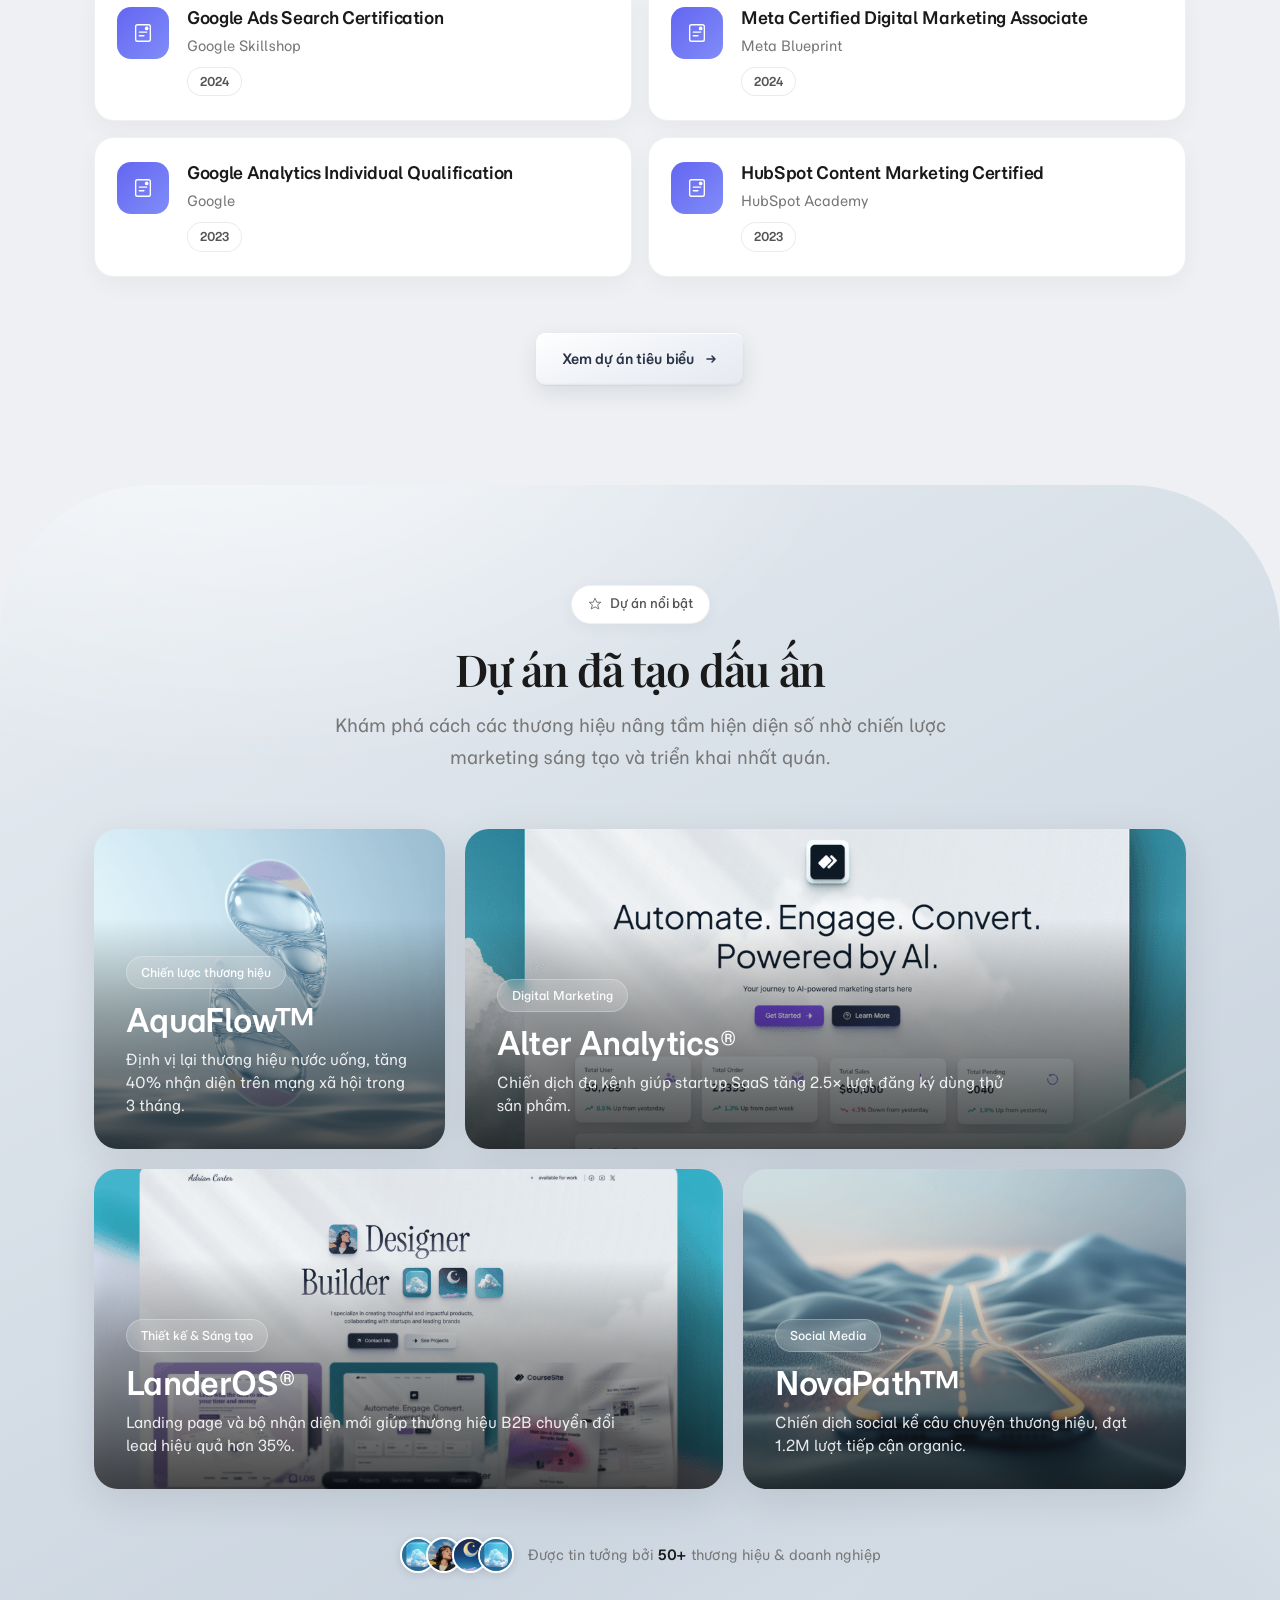
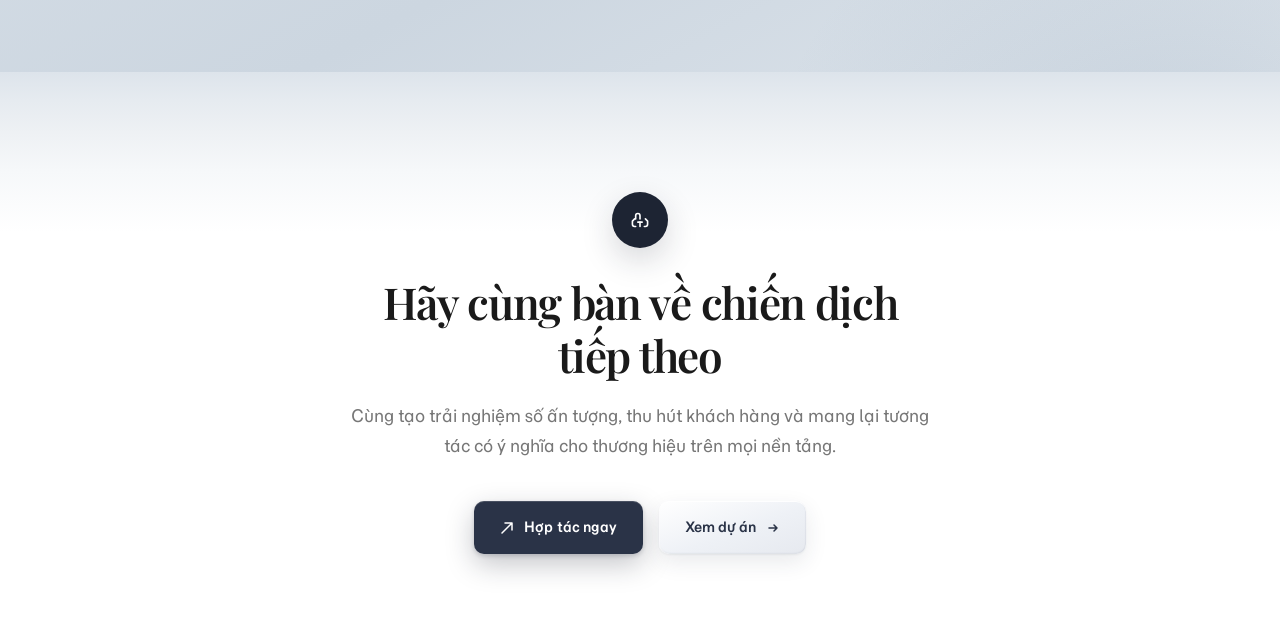
==== commit ebf077a7: "Added services and achievements sections, updated contact section to footer, and improved styling ac" ====
--- a/index.html
+++ b/index.html
@@ -17,11 +17,12 @@
     <div id="hero"></div>
     <div id="about"></div>
     <div id="process"></div>
+    <div id="services"></div>
+    <div id="achievements"></div>
     <div id="projects"></div>
-    <div id="contact"></div>
   </main>
 
-  <div id="footer"></div>
+  <div id="contact"></div>
 
   <script src="js/include.js"></script>
   <script src="js/main.js"></script>
--- a/css/style.css
+++ b/css/style.css
@@ -678,8 +678,9 @@
   background: rgba(255, 255, 255, 0.2);
 }
 
-/* ===== Profile / About Section ===== */
-.profile {
+/* ===== Profile / About, Services & Projects — shared surface ===== */
+.profile,
+.services {
   position: relative;
   isolation: isolate;
   overflow: hidden;
@@ -690,12 +691,28 @@
     #ccd6e0 72%,
     #dde4eb 100%
   );
-  border-radius: 150px ;
+  border-radius: 150px;
   padding: 100px 0;
-  
-}
-
-.profile::before {
+}
+
+.projects {
+  position: relative;
+  isolation: isolate;
+  overflow: hidden;
+  background: linear-gradient(
+    152deg,
+    #e8edf2 0%,
+    #d8e0e8 38%,
+    #ccd6e0 72%,
+    #dde4eb 100%
+  );
+  border-radius: 150px 150px 0 0;
+  padding: 100px 0;
+}
+
+.profile::before,
+.services::before,
+.projects::before {
   content: '';
   position: absolute;
   inset: 0;
@@ -705,7 +722,9 @@
   pointer-events: none;
 }
 
-.profile .container {
+.profile .container,
+.services .container-md,
+.projects .container-md {
   position: relative;
   z-index: 1;
 }
@@ -965,7 +984,7 @@
 }
 
 .process-subtitle {
-  font-size: 0.9375rem;
+  font-size: 18px;
   line-height: 1.75;
   color: #777;
 }
@@ -1000,7 +1019,7 @@
   border-radius: 50%;
   background: #1a1a1a;
   color: #fff;
-  font-size: 0.75rem;
+  font-size: 17px;
   font-weight: 600;
   display: inline-flex;
   align-items: center;
@@ -1010,7 +1029,7 @@
 }
 
 .process-card h3 {
-  font-size: 1.0625rem;
+  font-size: 20px;
   font-weight: 600;
   color: #1a1a1a;
   margin-bottom: 10px;
@@ -1018,7 +1037,7 @@
 }
 
 .process-card p {
-  font-size: 0.875rem;
+  font-size: 17px;
   line-height: 1.7;
   color: #777;
   flex: 1;
@@ -1048,262 +1067,555 @@
   flex-wrap: wrap;
 }
 
-/* ===== Projects Section ===== */
-.projects {
-  background: var(--color-bg-secondary);
-}
-
-.projects-grid {
+/* ===== Services Section ===== */
+.services-header {
+  text-align: center;
+  max-width: 640px;
+  margin: 0 auto 56px;
+}
+
+.services-badge {
+  display: inline-flex;
+  align-items: center;
+  gap: 8px;
+  padding: 8px 16px;
+  background: #fff;
+  border: 1px solid rgba(0, 0, 0, 0.06);
+  border-radius: 50px;
+  font-size: 0.8125rem;
+  font-weight: 500;
+  color: #555;
+  margin-bottom: 20px;
+  box-shadow: 0 4px 16px rgba(42, 51, 71, 0.05);
+}
+
+.services-badge svg {
+  color: #666;
+}
+
+.services-title {
+  font-family: var(--font-display);
+  font-size: clamp(2rem, 4.5vw, 2.75rem);
+  font-weight: 600;
+  color: #1a1a1a;
+  letter-spacing: -0.03em;
+  margin-bottom: 16px;
+  line-height: 1.15;
+}
+
+.services-subtitle {
+  font-size: 18px;
+  line-height: 1.75;
+  color: #777;
+}
+
+.services-grid {
   display: grid;
-  grid-template-columns: repeat(auto-fit, minmax(320px, 1fr));
-  gap: 32px;
-}
-
-.project-card {
-  background: var(--color-bg-card);
-  border: 1px solid var(--color-border);
-  border-radius: var(--radius-lg);
+  grid-template-columns: repeat(3, 1fr);
+  gap: 20px;
+  margin-bottom: 48px;
+}
+
+.services-card {
+  background: #fff;
+  border-radius: 24px;
+  border: 1px solid rgba(255, 255, 255, 0.8);
+  box-shadow: 0 10px 30px rgba(15, 23, 42, 0.05);
   overflow: hidden;
-  transition: all var(--transition);
-}
-
-.project-card:hover {
-  transform: translateY(-6px);
-  box-shadow: 0 20px 50px rgba(0, 0, 0, 0.3);
-}
-
-.project-image {
-  height: 220px;
-  position: relative;
-  overflow: hidden;
-}
-
-.project-1 {
-  background: linear-gradient(135deg, #6366f1 0%, #8b5cf6 50%, #a855f7 100%);
-}
-
-.project-2 {
-  background: linear-gradient(135deg, #0ea5e9 0%, #06b6d4 50%, #14b8a6 100%);
-}
-
-.project-3 {
-  background: linear-gradient(135deg, #f59e0b 0%, #ef4444 50%, #ec4899 100%);
-}
-
-.project-overlay {
-  position: absolute;
-  inset: 0;
-  background: rgba(0, 0, 0, 0.5);
-  display: flex;
-  align-items: center;
+  transition: transform 0.25s ease, box-shadow 0.25s ease;
+}
+
+.services-card:hover {
+  transform: translateY(-3px);
+  box-shadow: 0 16px 40px rgba(15, 23, 42, 0.08);
+}
+
+.services-card--wide {
+  grid-column: span 2;
+  display: grid;
+  grid-template-columns: minmax(0, 1fr) minmax(0, 1.05fr);
+  align-items: stretch;
+  min-height: 220px;
+}
+
+.services-card--narrow {
+  grid-column: span 1;
+  display: flex;
+  flex-direction: column;
+  min-height: 220px;
+}
+
+.services-card__visual {
+  display: flex;
+  align-items: center;
+  justify-content: center;
+  min-height: 100%;
+  padding: 20px;
+  
+}
+
+.services-card__visual img {
+  width: 100%;
+  height: 100%;
+  min-height: 180px;
+  max-height: 220px;
+  object-fit: cover;
+  border-radius: 16px;
+  box-shadow: 0 8px 24px rgba(15, 23, 42, 0.172);
+}
+
+.services-card__body {
+  padding: 28px 28px 32px;
+  display: flex;
+  flex-direction: column;
+  justify-content: center;
+}
+
+.services-card--wide .services-card__body {
+  padding: 24px 28px 28px 20px;
+}
+
+.services-card__icon {
+  width: 40px;
+  height: 40px;
+  border-radius: 50%;
+  display: inline-flex;
+  align-items: center;
+  justify-content: center;
+  margin-bottom: 18px;
+  flex-shrink: 0;
+}
+
+.services-card__icon--dark {
+  background: #1a1a1a;
+  color: #fff;
+}
+
+.services-card__icon--light {
+  background: #fff;
+  color: #1a1a1a;
+  border: 1px solid rgba(0, 0, 0, 0.08);
+  box-shadow: 0 4px 12px rgba(15, 23, 42, 0.06);
+}
+
+.services-card h3 {
+  font-size: 20px;
+  font-weight: 600;
+  color: #1a1a1a;
+  margin-bottom: 10px;
+  letter-spacing: -0.02em;
+}
+
+.services-card p {
+  font-size: 16px;
+  line-height: 1.65;
+  color: #777;
+}
+
+.services-actions {
+  display: flex;
   justify-content: center;
   gap: 16px;
-  opacity: 0;
-  transition: opacity var(--transition);
-}
-
-.project-card:hover .project-overlay {
-  opacity: 1;
-}
-
-.project-link {
-  width: 48px;
-  height: 48px;
-  background: var(--color-text);
-  color: var(--color-bg);
-  border-radius: 50%;
-  display: flex;
-  align-items: center;
-  justify-content: center;
-  font-size: 1.25rem;
+  flex-wrap: wrap;
+}
+
+/* ===== Achievements Section ===== */
+.achievements {
+  background: #eef0f3;
+  padding-top: 80px;
+  padding-bottom: 100px;
+}
+
+.achievements-header {
+  text-align: center;
+  max-width: 640px;
+  margin: 0 auto 56px;
+}
+
+.achievements-badge {
+  display: inline-flex;
+  align-items: center;
+  gap: 8px;
+  padding: 8px 16px;
+  background: #fff;
+  border: 1px solid rgba(0, 0, 0, 0.06);
+  box-shadow: 0 4px 16px rgba(42, 51, 71, 0.05);
+  border-radius: 50px;
+  font-size: 0.8125rem;
+  font-weight: 500;
+  color: #555;
+  margin-bottom: 20px;
+}
+
+.achievements-badge svg {
+  color: #666;
+}
+
+.achievements-title {
+  font-family: var(--font-display);
+  font-size: clamp(2rem, 4.5vw, 2.75rem);
   font-weight: 600;
-  transition: all var(--transition);
-}
-
-.project-link:hover {
-  background: var(--color-accent);
-  color: #fff;
-  transform: scale(1.1);
-}
-
-.project-info {
-  padding: 28px;
-}
-
-.project-category {
+  color: #1a1a1a;
+  letter-spacing: -0.03em;
+  margin-bottom: 16px;
+  line-height: 1.15;
+}
+
+.achievements-subtitle {
+  font-size: 18px;
+  line-height: 1.75;
+  color: #777;
+}
+
+.achievements-block {
+  margin-bottom: 40px;
+}
+
+.achievements-block:last-of-type {
+  margin-bottom: 0;
+}
+
+.achievements-block__label {
   font-size: 0.75rem;
   font-weight: 600;
   text-transform: uppercase;
-  letter-spacing: 1px;
-  color: var(--color-accent-light);
-}
-
-.project-info h3 {
-  font-size: 1.25rem;
-  margin: 8px 0 12px;
-}
-
-.project-info p {
-  font-size: 0.9375rem;
-  color: var(--color-text-muted);
+  letter-spacing: 0.1em;
+  color: #888;
   margin-bottom: 16px;
-}
-
-.project-tags {
-  display: flex;
-  flex-wrap: wrap;
+  padding-left: 4px;
+}
+
+.achievements-grid {
+  display: grid;
+  grid-template-columns: repeat(2, 1fr);
+  gap: 16px;
+}
+
+.achievements-grid--certs {
+  grid-template-columns: repeat(2, 1fr);
+}
+
+.achievement-card {
+  display: flex;
+  align-items: flex-start;
+  gap: 18px;
+  background: #fff;
+  border: 1px solid rgba(0, 0, 0, 0.06);
+  border-radius: 20px;
+  padding: 24px 22px;
+  box-shadow: 0 8px 24px rgba(15, 23, 42, 0.04);
+  transition: transform 0.25s ease, box-shadow 0.25s ease;
+}
+
+.achievement-card:hover {
+  transform: translateY(-3px);
+  box-shadow: 0 14px 32px rgba(15, 23, 42, 0.08);
+}
+
+.achievement-card__icon {
+  width: 52px;
+  height: 52px;
+  border-radius: 14px;
+  display: flex;
+  align-items: center;
+  justify-content: center;
+  flex-shrink: 0;
+}
+
+.achievement-card__icon--degree {
+  background: linear-gradient(135deg, #1d2433 0%, #3d4a63 100%);
+  color: #fff;
+}
+
+.achievement-card__icon--cert {
+  background: linear-gradient(135deg, #6366f1 0%, #818cf8 100%);
+  color: #fff;
+}
+
+.achievement-card__body {
+  flex: 1;
+  min-width: 0;
+}
+
+.achievement-card__body h4 {
+  font-size: 1.0625rem;
+  font-weight: 600;
+  color: #1a1a1a;
+  margin-bottom: 6px;
+  letter-spacing: -0.02em;
+  line-height: 1.35;
+}
+
+.achievement-card__issuer {
+  font-size: 0.875rem;
+  color: #777;
+  margin-bottom: 10px;
+  line-height: 1.5;
+}
+
+.achievement-card__year {
+  display: inline-block;
+  padding: 4px 12px;
+  background: #fff;
+  border: 1px solid rgba(0, 0, 0, 0.08);
+  border-radius: 50px;
+  font-size: 0.75rem;
+  font-weight: 600;
+  color: #555;
+}
+
+.achievements-cta {
+  display: flex;
+  justify-content: center;
+  margin-top: 56px;
+}
+
+/* ===== Projects Section ===== */
+.projects-header {
+  text-align: center;
+  max-width: 640px;
+  margin: 0 auto 56px;
+}
+
+.projects-badge {
+  display: inline-flex;
+  align-items: center;
   gap: 8px;
-}
-
-.project-tags span {
-  padding: 4px 12px;
-  background: rgba(99, 102, 241, 0.1);
-  color: var(--color-accent-light);
-  border-radius: 4px;
+  padding: 8px 16px;
+  background: #fff;
+  border: 1px solid rgba(0, 0, 0, 0.06);
+  border-radius: 50px;
   font-size: 0.8125rem;
   font-weight: 500;
-}
-
-/* ===== Contact Section ===== */
-.contact-grid {
+  color: #555;
+  margin-bottom: 20px;
+  box-shadow: 0 4px 16px rgba(42, 51, 71, 0.05);
+}
+
+.projects-badge svg {
+  color: #666;
+}
+
+.projects-title {
+  font-family: var(--font-display);
+  font-size: clamp(2rem, 4.5vw, 2.75rem);
+  font-weight: 600;
+  color: #1a1a1a;
+  letter-spacing: -0.03em;
+  margin-bottom: 16px;
+  line-height: 1.15;
+}
+
+.projects-subtitle {
+  font-size: 18px;
+  line-height: 1.75;
+  color: #777;
+}
+
+.projects-showcase {
   display: grid;
-  grid-template-columns: 1fr 1fr;
-  gap: 60px;
-  align-items: start;
-}
-
-.contact-info h3 {
-  font-size: 1.5rem;
-  margin-bottom: 16px;
-}
-
-.contact-info > p {
-  color: var(--color-text-muted);
-  margin-bottom: 32px;
-}
-
-.contact-details li {
-  display: flex;
-  align-items: flex-start;
+  grid-template-columns: repeat(12, 1fr);
+  gap: 20px;
+  margin-bottom: 48px;
+}
+
+.projects-card {
+  position: relative;
+  min-height: 320px;
+  border-radius: 24px;
+  overflow: hidden;
+  box-shadow: 0 12px 40px rgba(15, 23, 42, 0.1);
+  transition: transform 0.3s ease, box-shadow 0.3s ease;
+}
+
+.projects-card:hover {
+  transform: translateY(-4px);
+  box-shadow: 0 20px 50px rgba(15, 23, 42, 0.14);
+}
+
+.projects-card--sm {
+  grid-column: span 4;
+}
+
+.projects-card--lg {
+  grid-column: span 8;
+}
+
+.projects-card--wide {
+  grid-column: span 7;
+}
+
+.projects-card--md {
+  grid-column: span 5;
+}
+
+.projects-card__bg {
+  position: absolute;
+  inset: 0;
+  width: 100%;
+  height: 100%;
+  object-fit: cover;
+}
+
+.projects-card__content {
+  position: absolute;
+  inset: 0;
+  display: flex;
+  flex-direction: column;
+  justify-content: flex-end;
+  padding: 28px 32px 32px;
+  background: linear-gradient(
+    to top,
+    rgba(0, 0, 0, 0.72) 0%,
+    rgba(0, 0, 0, 0.35) 42%,
+    transparent 72%
+  );
+  color: #fff;
+}
+
+.projects-card__tag {
+  display: inline-block;
+  width: fit-content;
+  padding: 6px 14px;
+  margin-bottom: 12px;
+  background: rgba(255, 255, 255, 0.18);
+  border: 1px solid rgba(255, 255, 255, 0.25);
+  border-radius: 50px;
+  font-size: 0.75rem;
+  font-weight: 500;
+  color: rgba(255, 255, 255, 0.95);
+  backdrop-filter: blur(8px);
+}
+
+.projects-card h3 {
+  font-size: clamp(1.5rem, 2.5vw, 2rem);
+  font-weight: 600;
+  letter-spacing: -0.02em;
+  margin-bottom: 8px;
+  line-height: 1.2;
+}
+
+.projects-card p {
+  font-size: 15px;
+  line-height: 1.55;
+  color: rgba(255, 255, 255, 0.88);
+  max-width: 420px;
+}
+
+.projects-card--lg p,
+.projects-card--wide p {
+  max-width: 520px;
+}
+
+.projects-trust {
+  display: flex;
+  align-items: center;
+  justify-content: center;
+  gap: 14px;
+  flex-wrap: wrap;
+}
+
+.projects-trust__avatars {
+  display: flex;
+  align-items: center;
+}
+
+.projects-trust__avatars img {
+  width: 36px;
+  height: 36px;
+  border-radius: 50%;
+  object-fit: cover;
+  border: 2px solid #fff;
+  margin-left: -10px;
+  box-shadow: 0 2px 8px rgba(15, 23, 42, 0.12);
+}
+
+.projects-trust__avatars img:first-child {
+  margin-left: 0;
+}
+
+.projects-trust p {
+  font-size: 0.875rem;
+  color: #777;
+  margin: 0;
+}
+
+.projects-trust strong {
+  color: #1a1a1a;
+  font-weight: 600;
+}
+
+/* ===== Partnership / Site Footer ===== */
+.partnership.site-footer {
+  position: relative;
+  isolation: isolate;
+  background: #fff;
+  margin-top: -1px;
+  padding: 120px 0 80px;
+}
+
+.partnership.site-footer::before {
+  content: '';
+  position: absolute;
+  top: 0;
+  left: 0;
+  right: 0;
+  height: 160px;
+  background: linear-gradient(
+    180deg,
+    #dde4eb 0%,
+    #e6ebf0 18%,
+    #eef1f4 38%,
+    #f6f8fa 62%,
+    #ffffff 100%
+  );
+  pointer-events: none;
+  z-index: 0;
+}
+
+.partnership-inner {
+  position: relative;
+  z-index: 1;
+  text-align: center;
+  max-width: 640px;
+  margin: 0 auto;
+}
+
+.partnership-icon {
+  width: 56px;
+  height: 56px;
+  margin: 0 auto 28px;
+  border-radius: 50%;
+  background: #1d2433;
+  color: #fff;
+  display: flex;
+  align-items: center;
+  justify-content: center;
+  box-shadow: 0 12px 32px rgba(29, 36, 51, 0.18);
+}
+
+.partnership-title {
+  font-family: var(--font-display);
+  font-size: clamp(2rem, 4.5vw, 2.75rem);
+  font-weight: 600;
+  color: #1a1a1a;
+  letter-spacing: -0.03em;
+  margin-bottom: 20px;
+  line-height: 1.2;
+}
+
+.partnership-subtitle {
+  font-size: 17px;
+  line-height: 1.75;
+  color: #777;
+  margin-bottom: 40px;
+}
+
+.partnership-actions {
+  display: flex;
+  justify-content: center;
   gap: 16px;
-  margin-bottom: 24px;
-}
-
-.contact-icon {
-  font-size: 1.25rem;
-  width: 44px;
-  height: 44px;
-  background: var(--color-bg-card);
-  border: 1px solid var(--color-border);
-  border-radius: var(--radius);
-  display: flex;
-  align-items: center;
-  justify-content: center;
-  flex-shrink: 0;
-}
-
-.contact-details strong {
-  display: block;
-  font-size: 0.875rem;
-  margin-bottom: 4px;
-}
-
-.contact-details a,
-.contact-details span {
-  color: var(--color-text-muted);
-  font-size: 0.9375rem;
-}
-
-.contact-details a:hover {
-  color: var(--color-accent-light);
-}
-
-.social-links {
-  display: flex;
-  gap: 12px;
-  margin-top: 32px;
-}
-
-.social-links a {
-  padding: 10px 20px;
-  background: var(--color-bg-card);
-  border: 1px solid var(--color-border);
-  border-radius: 50px;
-  font-size: 0.875rem;
-  font-weight: 500;
-  color: var(--color-text-muted);
-  transition: all var(--transition);
-}
-
-.social-links a:hover {
-  border-color: var(--color-accent);
-  color: var(--color-accent-light);
-}
-
-.contact-form {
-  background: var(--color-bg-card);
-  border: 1px solid var(--color-border);
-  border-radius: var(--radius-lg);
-  padding: 36px;
-}
-
-.form-group {
-  margin-bottom: 20px;
-}
-
-.form-group label {
-  display: block;
-  font-size: 0.875rem;
-  font-weight: 500;
-  margin-bottom: 8px;
-  color: var(--color-text-muted);
-}
-
-.form-group input,
-.form-group textarea {
-  width: 100%;
-  padding: 14px 16px;
-  background: var(--color-bg);
-  border: 1px solid var(--color-border);
-  border-radius: var(--radius);
-  color: var(--color-text);
-  font-size: 0.9375rem;
-  transition: border-color var(--transition);
-}
-
-.form-group input:focus,
-.form-group textarea:focus {
-  border-color: var(--color-accent);
-}
-
-.form-group input::placeholder,
-.form-group textarea::placeholder {
-  color: var(--color-text-muted);
-  opacity: 0.6;
-}
-
-.form-group textarea {
-  resize: vertical;
-  min-height: 120px;
-}
-
-/* ===== Footer ===== */
-.footer {
-  padding: 32px 0;
-  border-top: 1px solid var(--color-border);
-}
-
-.footer-content {
-  display: flex;
-  justify-content: space-between;
-  align-items: center;
   flex-wrap: wrap;
-  gap: 12px;
-}
-
-.footer-content p {
-  font-size: 0.875rem;
-  color: var(--color-text-muted);
 }
 
 /* ===== Animations ===== */
@@ -1329,8 +1641,17 @@
 
 /* ===== Responsive ===== */
 @media (max-width: 992px) {
-  .profile {
+  .profile,
+  .services {
     border-radius: 64px;
+  }
+
+  .projects {
+    border-radius: 64px 64px 0 0;
+  }
+
+  .partnership.site-footer::before {
+    height: 120px;
   }
 
   .profile-grid {
@@ -1344,13 +1665,52 @@
     padding-top: 0;
   }
 
-  .contact-grid {
-    grid-template-columns: 1fr;
-    gap: 40px;
-  }
 
   .process-grid {
     grid-template-columns: 1fr;
+  }
+
+  .services-grid {
+    grid-template-columns: 1fr;
+  }
+
+  .services-card--wide,
+  .services-card--narrow {
+    grid-column: span 1;
+  }
+
+  .services-card--wide {
+    grid-template-columns: 1fr;
+  }
+
+  .services-card__visual {
+    min-height: 180px;
+    padding: 16px;
+  }
+
+  .services-card__visual img {
+    min-height: 160px;
+    max-height: none;
+  }
+
+  .achievements-grid,
+  .achievements-grid--certs {
+    grid-template-columns: 1fr;
+  }
+
+  .projects-showcase {
+    grid-template-columns: 1fr;
+  }
+
+  .projects-card--sm,
+  .projects-card--lg,
+  .projects-card--wide,
+  .projects-card--md {
+    grid-column: span 1;
+  }
+
+  .projects-card {
+    min-height: 280px;
   }
 }
 
@@ -1467,11 +1827,6 @@
   .profile-exp__year {
     text-align: left;
   }
-
-  .footer-content {
-    flex-direction: column;
-    text-align: center;
-  }
 }
 
 @media (max-width: 480px) {
@@ -1491,7 +1846,4 @@
     max-width: 280px;
   }
 
-  .contact-form {
-    padding: 24px;
-  }
-}
+}
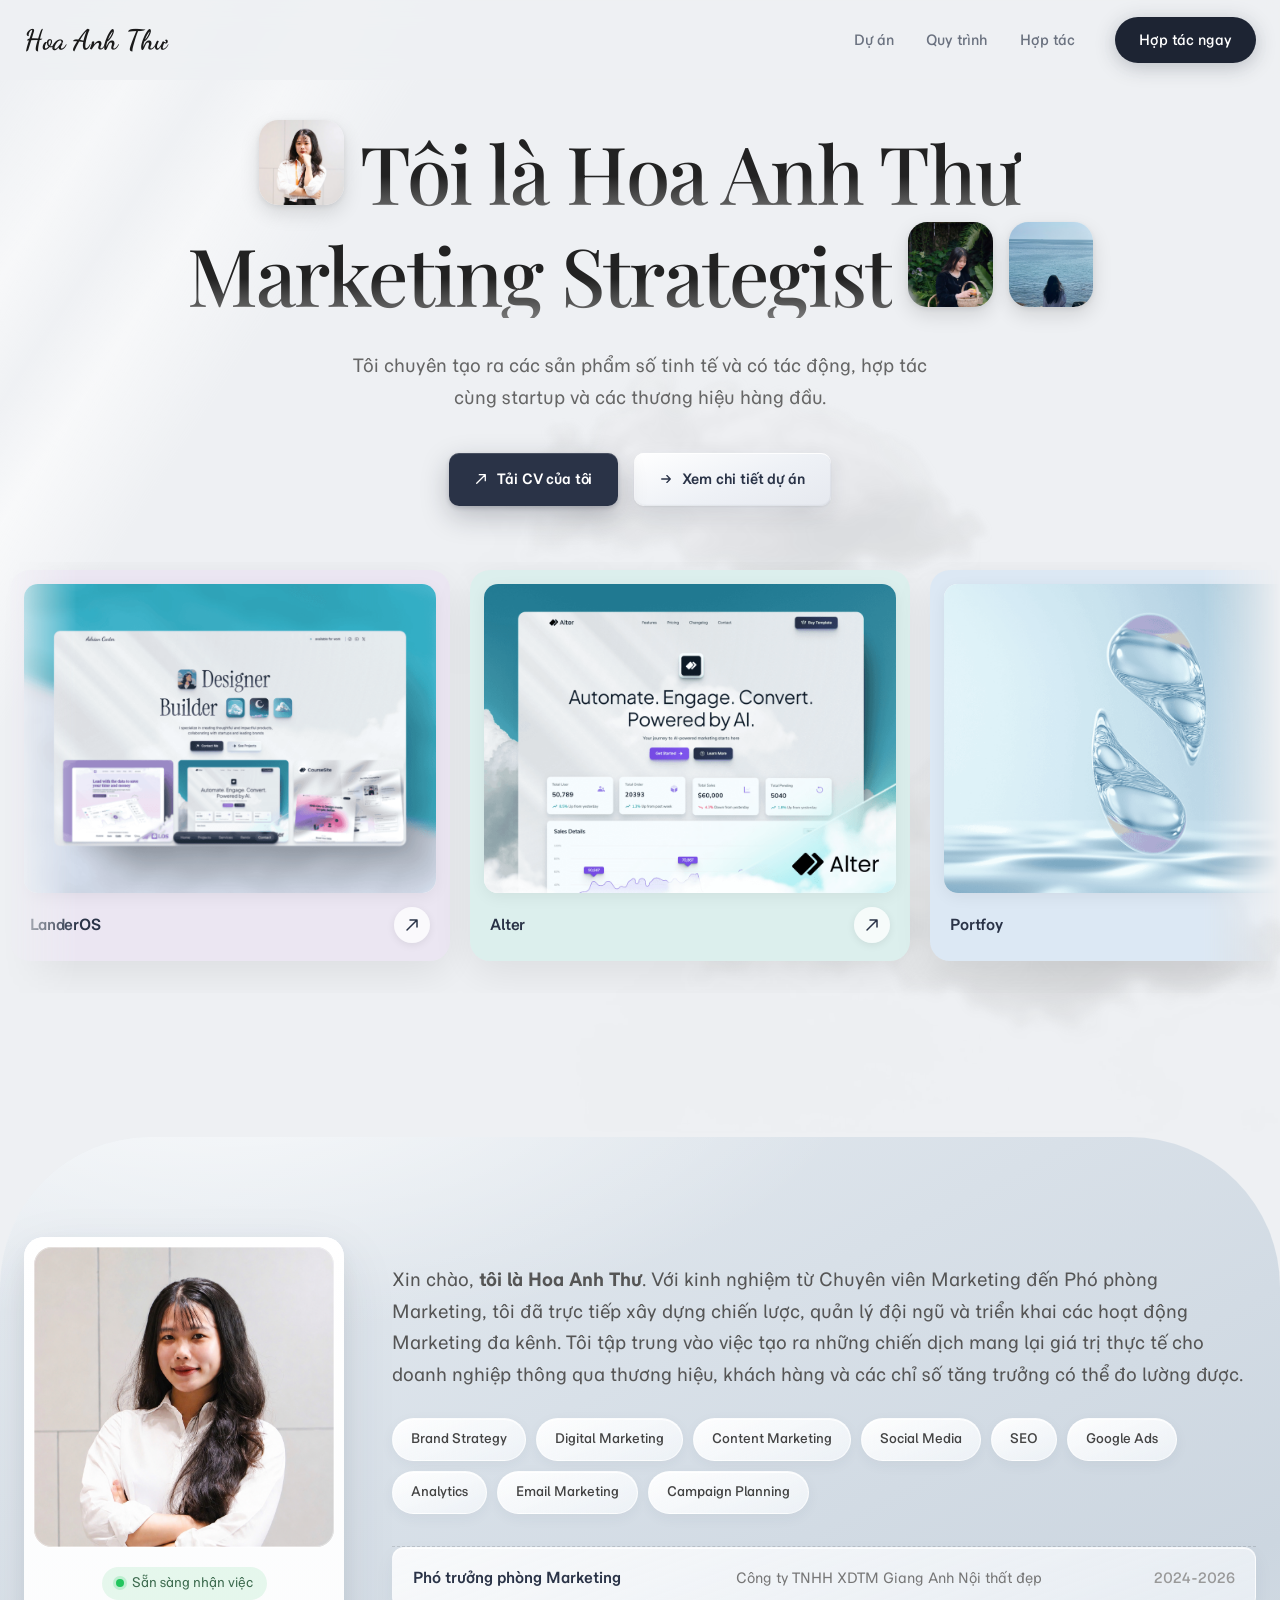
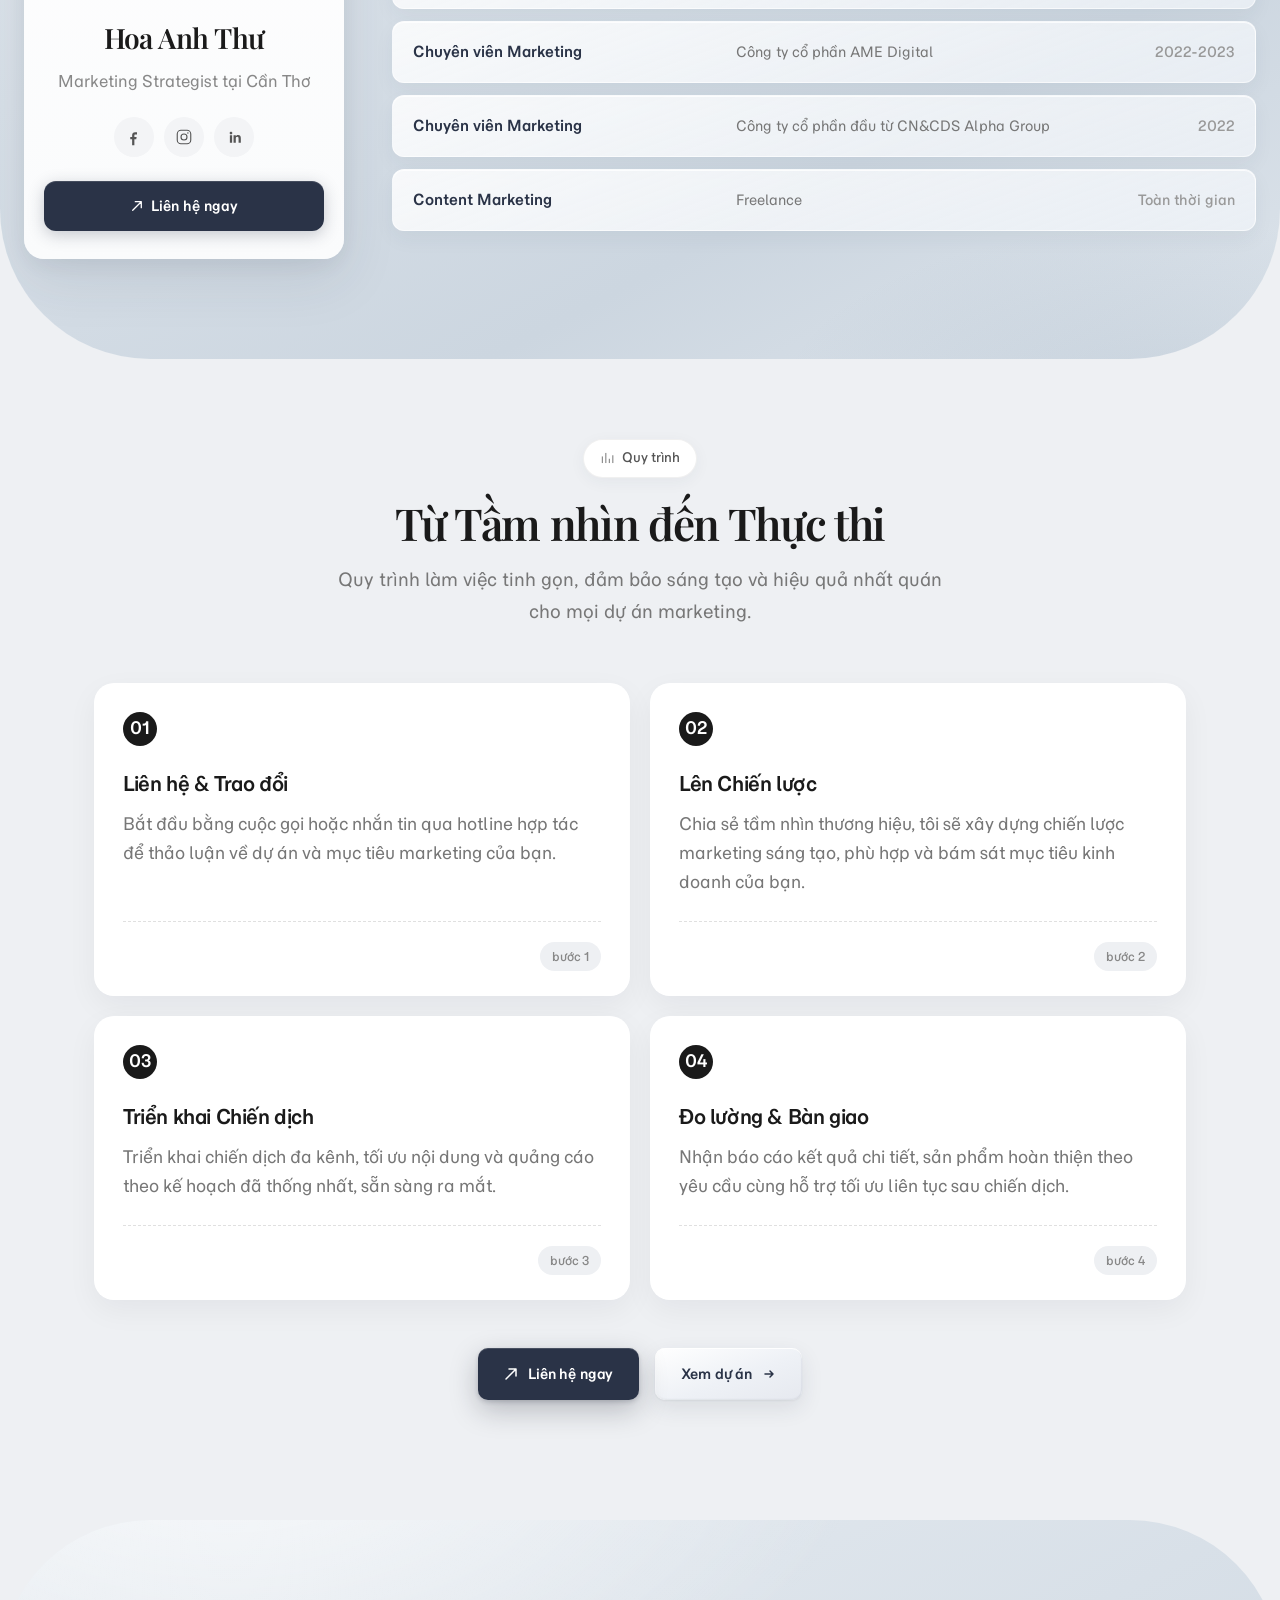
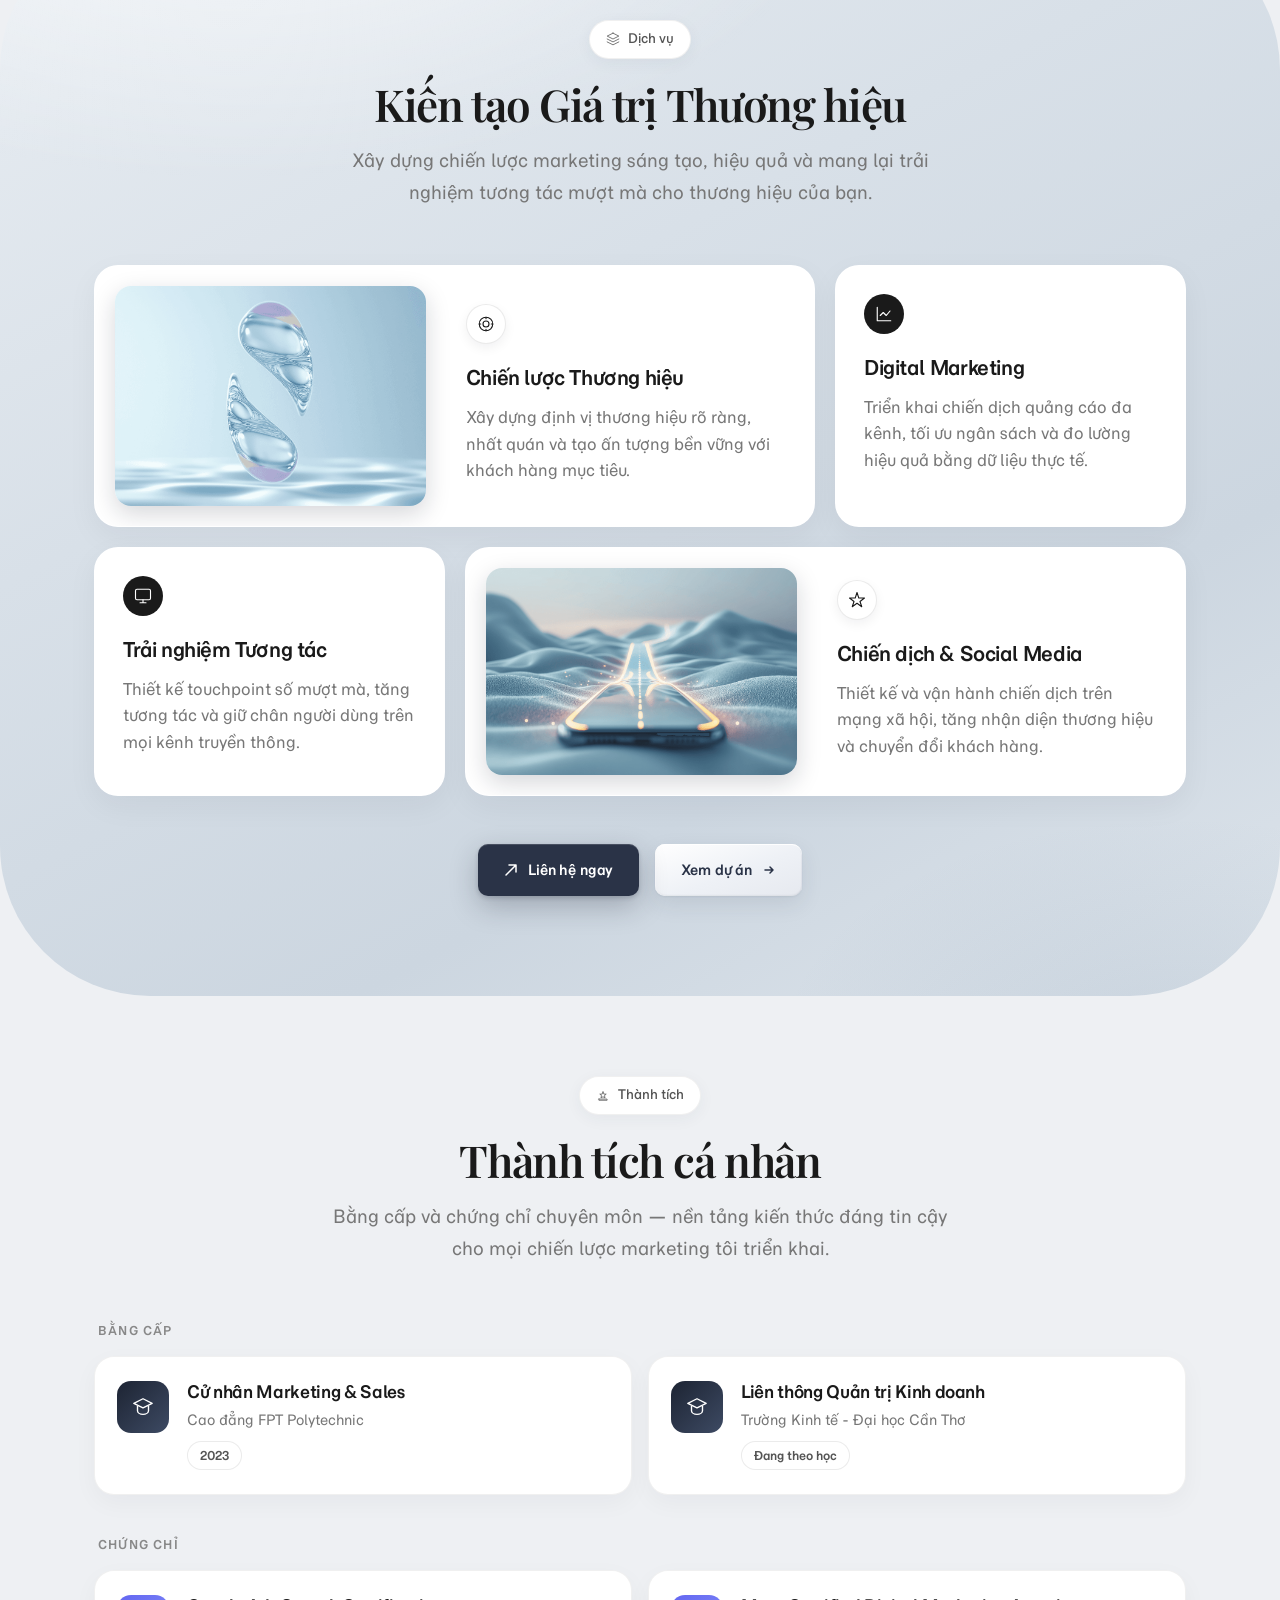
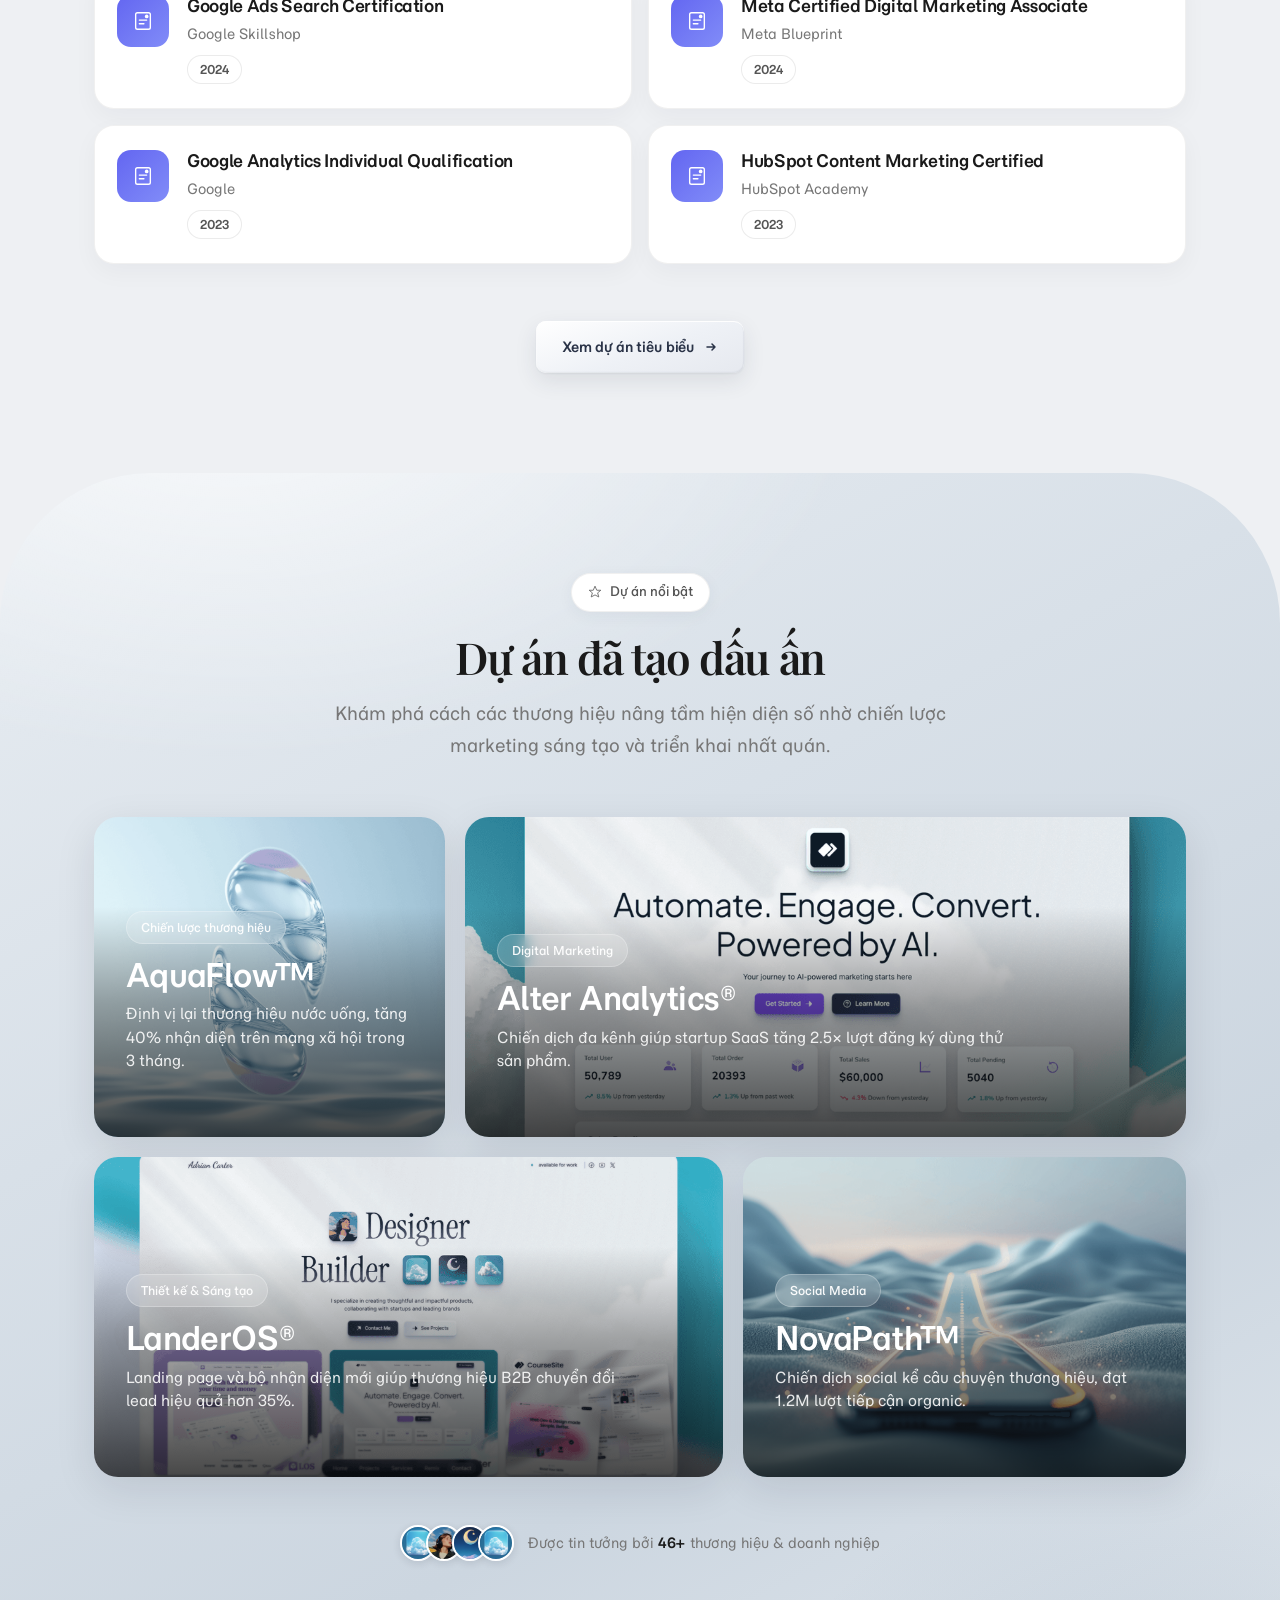
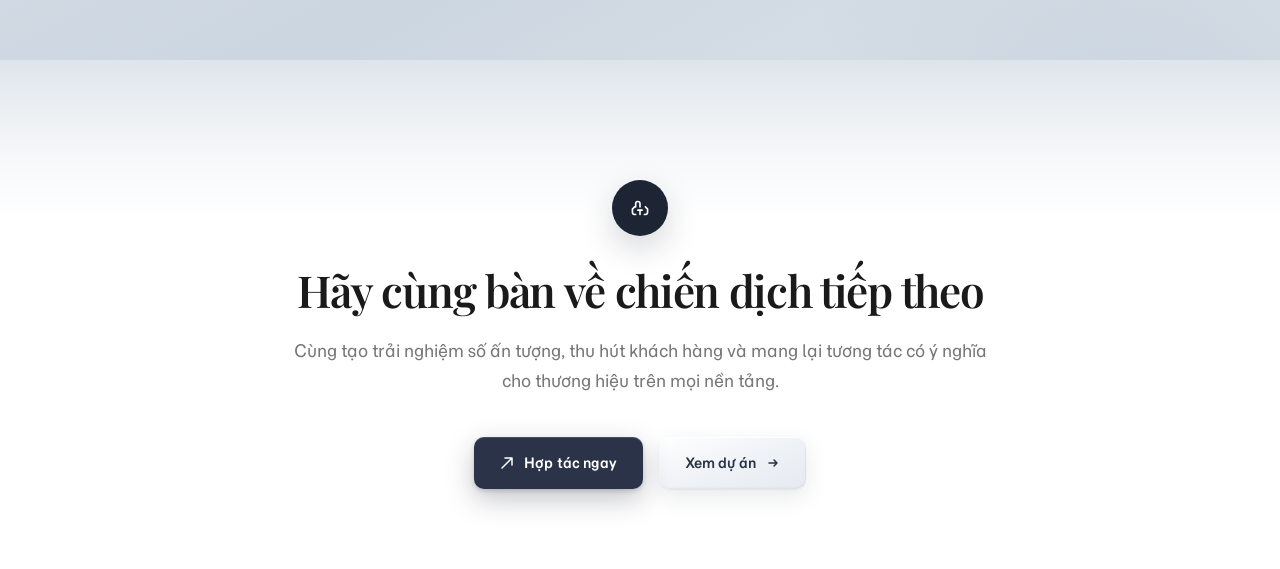
==== commit 45178e43: "Add project and trust modals, enhance project cards with detailed links and styles" ====
--- a/index.html
+++ b/index.html
@@ -24,7 +24,66 @@
 
   <div id="contact"></div>
 
+  <div class="project-modal" id="projectModal" aria-hidden="true" aria-labelledby="projectModalTitle">
+    <div class="project-modal__backdrop" data-close-modal></div>
+    <div class="project-modal__dialog" role="dialog" aria-modal="true">
+      <button type="button" class="project-modal__close" aria-label="Đóng chi tiết dự án" data-close-modal>
+        <svg width="20" height="20" viewBox="0 0 24 24" fill="none" aria-hidden="true">
+          <path d="M6 6l12 12M18 6L6 18" stroke="currentColor" stroke-width="1.5" stroke-linecap="round"/>
+        </svg>
+      </button>
+      <div class="project-modal__layout">
+        <aside class="project-modal__sidebar" aria-hidden="true">
+          <p class="project-modal__sidebar-label" id="projectModalSidebar"></p>
+        </aside>
+        <div class="project-modal__main">
+          <header class="project-modal__header">
+            <h2 class="project-modal__title" id="projectModalTitle"></h2>
+            <p class="project-modal__subtitle" id="projectModalSubtitle"></p>
+          </header>
+          <div class="project-modal__gallery" id="projectModalGallery"></div>
+        </div>
+      </div>
+    </div>
+  </div>
+
+  <div class="project-modal trust-modal" id="trustModal" aria-hidden="true" aria-labelledby="trustModalTitle">
+    <div class="project-modal__backdrop" data-close-trust-modal></div>
+    <div class="project-modal__dialog" role="dialog" aria-modal="true">
+      <button type="button" class="trust-modal__nav trust-modal__nav--prev" id="trustModalPrev" aria-label="Thương hiệu trước">
+        <svg width="18" height="18" viewBox="0 0 24 24" fill="none" aria-hidden="true">
+          <path d="M14 6l-6 6 6 6" stroke="currentColor" stroke-width="1.5" stroke-linecap="round" stroke-linejoin="round"/>
+        </svg>
+      </button>
+      <button type="button" class="trust-modal__nav trust-modal__nav--next" id="trustModalNext" aria-label="Thương hiệu tiếp theo">
+        <svg width="18" height="18" viewBox="0 0 24 24" fill="none" aria-hidden="true">
+          <path d="M10 6l6 6-6 6" stroke="currentColor" stroke-width="1.5" stroke-linecap="round" stroke-linejoin="round"/>
+        </svg>
+      </button>
+      <button type="button" class="project-modal__close" aria-label="Đóng" data-close-trust-modal>
+        <svg width="20" height="20" viewBox="0 0 24 24" fill="none" aria-hidden="true">
+          <path d="M6 6l12 12M18 6L6 18" stroke="currentColor" stroke-width="1.5" stroke-linecap="round"/>
+        </svg>
+      </button>
+      <div class="project-modal__layout">
+        <aside class="project-modal__sidebar" aria-hidden="true">
+          <p class="project-modal__sidebar-label" id="trustModalSidebar"></p>
+        </aside>
+        <div class="project-modal__main">
+          <header class="project-modal__header">
+            <h2 class="project-modal__title" id="trustModalTitle"></h2>
+            <p class="project-modal__subtitle" id="trustModalSubtitle"></p>
+          </header>
+          <div class="project-modal__gallery" id="trustModalGallery"></div>
+          <p class="trust-modal__counter" id="trustModalCounter" aria-live="polite"></p>
+        </div>
+      </div>
+    </div>
+  </div>
+
   <script src="js/include.js"></script>
+  <script src="js/project-modal.js"></script>
+  <script src="js/trust-modal.js"></script>
   <script src="js/main.js"></script>
 </body>
 </html>
--- a/css/style.css
+++ b/css/style.css
@@ -349,6 +349,7 @@
   z-index: 3;
   max-width: 1440px;
   margin: 0 auto;
+  will-change: transform, opacity;
 }
 
 .hero-heading {
@@ -747,7 +748,7 @@
 }
 
 .profile-card__photo-wrap {
-  padding: 10px 10px 12px;
+  padding: 10px 10px 0;
 }
 
 .profile-card__photo {
@@ -757,8 +758,7 @@
   overflow: hidden;
   box-shadow:
     inset 0 1px 0 rgba(255, 255, 255, 0.45),
-    0 0 0 1px rgba(255, 255, 255, 0.28),
-    0 10px 28px rgba(0, 0, 0, 0.18);
+    0 0 0 1px rgba(255, 255, 255, 0.28);
 }
 
 .profile-card__photo::after {
@@ -775,7 +775,9 @@
   width: 100%;
   height: 100%;
   object-fit: cover;
-  object-position: center top;
+  object-position: center 38%;
+  transform: scale(1.15);
+  transform-origin: center 38%;
   display: block;
 }
 
@@ -835,11 +837,13 @@
   display: inline-flex;
   align-items: center;
   justify-content: center;
-  font-size: 0.75rem;
-  font-weight: 600;
   color: #555;
-  text-transform: lowercase;
   transition: all 0.2s ease;
+}
+
+.profile-social__link svg {
+  display: block;
+  flex-shrink: 0;
 }
 
 .profile-social__link:hover {
@@ -905,15 +909,18 @@
 .profile-exp {
   list-style: none;
   border-top: 1px dashed rgba(0, 0, 0, 0.12);
+  display: grid;
+  grid-template-columns: minmax(0, 1.15fr) minmax(0, 1.35fr) 7.5rem;
+  column-gap: 16px;
+  row-gap: 12px;
 }
 
 .profile-exp__item {
   display: grid;
-  grid-template-columns: 1.2fr 1fr auto;
-  gap: 16px;
+  grid-column: 1 / -1;
+  grid-template-columns: subgrid;
   align-items: center;
   padding: 18px 20px;
-  margin-top: 12px;
   background: linear-gradient(160deg, rgba(255, 255, 255, 0.82) 0%, rgba(245, 248, 252, 0.65) 100%);
   border-radius: 12px;
   border: 1px solid rgba(255, 255, 255, 0.55);
@@ -926,12 +933,14 @@
   font-size: 0.9375rem;
   font-weight: 600;
   color: #2a3347;
+  min-width: 0;
 }
 
 .profile-exp__company {
   font-size: 0.875rem;
   color: #777;
-  text-align: center;
+  text-align: left;
+  min-width: 0;
 }
 
 .profile-exp__year {
@@ -939,6 +948,7 @@
   font-weight: 500;
   color: #999;
   text-align: right;
+  white-space: nowrap;
 }
 
 /* ===== Process Section ===== */
@@ -1520,18 +1530,37 @@
   align-items: center;
 }
 
-.projects-trust__avatars img {
+.projects-trust__avatar-btn {
+  padding: 0;
+  border: none;
+  background: none;
+  cursor: pointer;
+  border-radius: 50%;
+  margin-left: -10px;
+  transition: transform 0.22s ease;
+}
+
+.projects-trust__avatar-btn:first-child {
+  margin-left: 0;
+}
+
+.projects-trust__avatar-btn:hover,
+.projects-trust__avatar-btn:focus-visible {
+  transform: translateY(-3px) scale(1.1);
+  z-index: 2;
+  position: relative;
+  outline: none;
+}
+
+.projects-trust__avatar-btn img {
+  display: block;
   width: 36px;
   height: 36px;
   border-radius: 50%;
   object-fit: cover;
   border: 2px solid #fff;
-  margin-left: -10px;
   box-shadow: 0 2px 8px rgba(15, 23, 42, 0.12);
-}
-
-.projects-trust__avatars img:first-child {
-  margin-left: 0;
+  pointer-events: none;
 }
 
 .projects-trust p {
@@ -1543,6 +1572,395 @@
 .projects-trust strong {
   color: #1a1a1a;
   font-weight: 600;
+}
+
+.projects-card[data-project] {
+  cursor: pointer;
+}
+
+.projects-card__cta {
+  display: inline-block;
+  margin-top: 12px;
+  font-size: 0.8125rem;
+  font-weight: 600;
+  color: rgba(255, 255, 255, 0.95);
+  letter-spacing: 0.02em;
+  opacity: 0;
+  transform: translateY(6px);
+  transition: opacity 0.25s ease, transform 0.25s ease;
+}
+
+.projects-card:hover .projects-card__cta,
+.projects-card:focus-visible .projects-card__cta {
+  opacity: 1;
+  transform: translateY(0);
+}
+
+/* ===== Project detail modal ===== */
+body.modal-open {
+  overflow: hidden;
+}
+
+.project-modal {
+  position: fixed;
+  inset: 0;
+  z-index: 3000;
+  display: flex;
+  align-items: center;
+  justify-content: center;
+  padding: 16px;
+  opacity: 0;
+  visibility: hidden;
+  pointer-events: none;
+  transition: opacity 0.3s ease, visibility 0.3s ease;
+}
+
+.project-modal.is-open {
+  opacity: 1;
+  visibility: visible;
+  pointer-events: auto;
+}
+
+.project-modal__backdrop {
+  position: absolute;
+  inset: 0;
+  background: rgba(42, 51, 71, 0.48);
+  backdrop-filter: blur(8px);
+}
+
+.project-modal__dialog {
+  position: relative;
+  width: min(1120px, 96vw);
+  max-height: 92vh;
+  overflow: auto;
+  background: #f4f4f4;
+  border-radius: 14px;
+  box-shadow: 0 20px 48px rgba(42, 51, 71, 0.16);
+  transform: translateY(16px) scale(0.98);
+  transition: transform 0.35s cubic-bezier(0.22, 1, 0.36, 1);
+}
+
+.project-modal.is-open .project-modal__dialog {
+  transform: translateY(0) scale(1);
+}
+
+.project-modal__close {
+  position: absolute;
+  top: 10px;
+  right: 10px;
+  z-index: 2;
+  width: 32px;
+  height: 32px;
+  border: none;
+  border-radius: 50%;
+  background: rgba(255, 255, 255, 0.95);
+  color: #2a3347;
+  display: inline-flex;
+  align-items: center;
+  justify-content: center;
+  cursor: pointer;
+  box-shadow: 0 2px 10px rgba(42, 51, 71, 0.1);
+  transition: transform 0.2s ease, background 0.2s ease;
+}
+
+.project-modal__close svg {
+  width: 16px;
+  height: 16px;
+}
+
+.project-modal__close:hover {
+  transform: scale(1.05);
+  background: #fff;
+}
+
+.project-modal__layout {
+  display: grid;
+  grid-template-columns: 56px minmax(0, 1fr);
+  min-height: 0;
+}
+
+.project-modal__sidebar {
+  display: flex;
+  align-items: center;
+  justify-content: center;
+  padding: 24px 8px;
+  border-right: 1px solid rgba(42, 51, 71, 0.2);
+}
+
+.project-modal__sidebar-label {
+  margin: 0;
+  font-size: 22px;
+  font-weight: 600;
+
+  text-transform: uppercase;
+  color: #444;
+  writing-mode: vertical-rl;
+  transform: rotate(180deg);
+  text-orientation: mixed;
+  line-height: 1.2;
+  white-space: nowrap;
+}
+
+.project-modal__main {
+  padding: 32px 44px 34px 24px;
+}
+
+.project-modal__header {
+  text-align: center;
+  max-width: 640px;
+  margin: 0 auto 24px;
+}
+
+.project-modal__title {
+  font-family: var(--font-primary);
+  font-size: 1.5rem;
+  font-weight: 700;
+  color: #1a1a1a;
+  margin-bottom: 10px;
+  letter-spacing: -0.01em;
+}
+
+.project-modal__subtitle {
+  font-size: 18px;
+  line-height: 1.55;
+  color: #666;
+  margin: 0;
+}
+
+.project-modal__gallery {
+  display: grid;
+  grid-template-columns: repeat(3, 1fr) minmax(188px, 1.15fr);
+  grid-template-rows: repeat(3, 178px);
+  gap: 10px;
+  min-height: 554px;
+}
+
+.project-modal__gallery-item {
+  margin: 0;
+  overflow: hidden;
+  border-radius: 3px;
+  background: #e5e5e5;
+  min-height: 0;
+  line-height: 0;
+}
+
+.project-modal__gallery-item img {
+  width: 100%;
+  height: 100%;
+  object-fit: cover;
+  display: block;
+  transition: transform 0.35s cubic-bezier(0.22, 1, 0.36, 1);
+}
+
+.project-modal__gallery-item:hover img {
+  transform: scale(1.04);
+}
+
+.project-modal__gallery-item--1 {
+  grid-area: 1 / 1 / 2 / 2;
+}
+
+.project-modal__gallery-item--2 {
+  grid-area: 1 / 2 / 2 / 3;
+}
+
+.project-modal__gallery-item--3 {
+  grid-area: 1 / 3 / 2 / 4;
+}
+
+.project-modal__gallery-item--4 {
+  grid-area: 1 / 4 / 4 / 5;
+}
+
+.project-modal__gallery-item--5 {
+  grid-area: 2 / 1 / 3 / 3;
+}
+
+.project-modal__gallery-item--6 {
+  grid-area: 2 / 3 / 3 / 4;
+}
+
+.project-modal__gallery-item--7 {
+  grid-area: 3 / 1 / 4 / 2;
+}
+
+.project-modal__gallery-item--8 {
+  grid-area: 3 / 2 / 4 / 4;
+}
+
+/* Trust partners carousel modal */
+.trust-modal .project-modal__dialog {
+  overflow: visible;
+}
+
+.trust-modal__nav {
+  position: absolute;
+  top: 50%;
+  z-index: 4;
+  width: 42px;
+  height: 42px;
+  border: none;
+  border-radius: 50%;
+  background: rgba(255, 255, 255, 0.96);
+  color: #2a3347;
+  display: inline-flex;
+  align-items: center;
+  justify-content: center;
+  cursor: pointer;
+  box-shadow: 0 4px 18px rgba(42, 51, 71, 0.14);
+  transform: translateY(-50%);
+  transition: transform 0.2s ease, background 0.2s ease;
+}
+
+.trust-modal__nav:hover {
+  transform: translateY(-50%) scale(1.06);
+  background: #fff;
+}
+
+.trust-modal__nav--prev {
+  left: -18px;
+}
+
+.trust-modal__nav--next {
+  right: -18px;
+}
+
+.trust-modal__counter {
+  margin: 14px 0 0;
+  text-align: center;
+  font-size: 0.75rem;
+  font-weight: 600;
+  letter-spacing: 0.08em;
+  text-transform: uppercase;
+  color: #888;
+}
+
+.trust-modal .project-modal__gallery.is-changing {
+  opacity: 0.35;
+  transition: opacity 0.12s ease;
+}
+
+@media (max-width: 900px) {
+  .project-modal__dialog {
+    overflow-x: hidden;
+    overflow-y: auto;
+    -webkit-overflow-scrolling: touch;
+  }
+
+  .trust-modal .project-modal__dialog {
+    overflow-x: hidden;
+    overflow-y: auto;
+  }
+
+  .trust-modal__nav--prev {
+    left: 8px;
+  }
+
+  .trust-modal__nav--next {
+    right: 8px;
+  }
+
+  .project-modal__layout {
+    grid-template-columns: 1fr;
+  }
+
+  .project-modal__sidebar {
+    border-right: none;
+    border-bottom: 1px solid rgba(42, 51, 71, 0.12);
+    padding: 12px 16px;
+  }
+
+  .project-modal__sidebar-label {
+    writing-mode: horizontal-tb;
+    transform: none;
+    font-size: 0.6875rem;
+  }
+
+  .project-modal__main {
+    padding: 18px 20px 20px;
+  }
+
+  .project-modal__gallery {
+    display: grid;
+    grid-template-columns: 1fr 1fr;
+    grid-template-rows: 88px 88px 88px 140px 112px 140px;
+    gap: 8px;
+    min-height: 0;
+  }
+
+  .project-modal__gallery-item {
+    aspect-ratio: auto;
+    min-height: 0;
+  }
+
+  .project-modal__gallery-item--1 {
+    grid-area: 1 / 1 / 2 / 2;
+  }
+
+  .project-modal__gallery-item--2 {
+    grid-area: 2 / 1 / 3 / 2;
+  }
+
+  .project-modal__gallery-item--3 {
+    grid-area: 3 / 1 / 4 / 2;
+  }
+
+  .project-modal__gallery-item--4 {
+    grid-area: 1 / 2 / 4 / 3;
+  }
+
+  .project-modal__gallery-item--5 {
+    grid-area: 4 / 1 / 5 / 3;
+  }
+
+  .project-modal__gallery-item--6 {
+    grid-area: 5 / 1 / 6 / 2;
+  }
+
+  .project-modal__gallery-item--7 {
+    grid-area: 5 / 2 / 6 / 3;
+  }
+
+  .project-modal__gallery-item--8 {
+    grid-area: 6 / 1 / 7 / 3;
+  }
+
+  .project-modal__gallery-item--5,
+  .project-modal__gallery-item--8 {
+    min-height: 140px;
+  }
+
+  .project-modal__gallery-item--6,
+  .project-modal__gallery-item--7 {
+    min-height: 112px;
+  }
+}
+
+@media (max-width: 520px) {
+  .project-modal {
+    padding: 8px;
+  }
+
+  .project-modal__dialog {
+    width: 100%;
+    max-height: 90vh;
+    border-radius: 10px;
+  }
+
+  .project-modal__gallery {
+    grid-template-rows: 80px 80px 80px 128px 100px 128px;
+    gap: 6px;
+  }
+
+  .project-modal__gallery-item--5,
+  .project-modal__gallery-item--8 {
+    min-height: 128px;
+  }
+
+  .project-modal__gallery-item--6,
+  .project-modal__gallery-item--7 {
+    min-height: 100px;
+  }
 }
 
 /* ===== Partnership / Site Footer ===== */
@@ -1577,7 +1995,7 @@
   position: relative;
   z-index: 1;
   text-align: center;
-  max-width: 640px;
+  max-width: 1000px;
   margin: 0 auto;
 }
 
@@ -1618,7 +2036,7 @@
   flex-wrap: wrap;
 }
 
-/* ===== Animations ===== */
+/* ===== Animations & motion ===== */
 @keyframes fadeInUp {
   from {
     opacity: 0;
@@ -1636,6 +2054,231 @@
   }
   50% {
     transform: translateX(-50%) translateY(8px);
+  }
+}
+
+@keyframes heroReveal {
+  from {
+    opacity: 0;
+    transform: translateY(40px);
+    filter: blur(10px);
+  }
+  to {
+    opacity: 1;
+    transform: translateY(0);
+    filter: blur(0);
+  }
+}
+
+@keyframes cloudDrift {
+  0%, 100% {
+    transform: translate(0, 0);
+  }
+  50% {
+    transform: translate(24px, -12px);
+  }
+}
+
+@keyframes cloudDriftAlt {
+  0%, 100% {
+    transform: translate(0, 0);
+  }
+  50% {
+    transform: translate(-18px, 8px);
+  }
+}
+
+@keyframes beamGlow {
+  0%, 100% {
+    opacity: 0.62;
+  }
+  50% {
+    opacity: 0.88;
+  }
+}
+
+@keyframes statusPulse {
+  0%, 100% {
+    box-shadow: 0 0 0 0 rgba(34, 197, 94, 0.45);
+  }
+  50% {
+    box-shadow: 0 0 0 6px rgba(34, 197, 94, 0);
+  }
+}
+
+/* Header on scroll */
+.header {
+  transition:
+    background 0.35s ease,
+    box-shadow 0.35s ease;
+}
+
+.header.is-scrolled {
+  background: rgba(238, 240, 243, 0.96);
+  box-shadow: 0 8px 32px rgba(42, 51, 71, 0.08);
+}
+
+/* Hero entrance */
+.hero .hero-line,
+.hero .hero-desc,
+.hero .hero-buttons,
+.hero .project-slider {
+  opacity: 0;
+}
+
+.hero.hero--ready .hero-line,
+.hero.hero--ready .hero-desc,
+.hero.hero--ready .hero-buttons,
+.hero.hero--ready .project-slider {
+  animation: heroReveal 0.85s cubic-bezier(0.22, 1, 0.36, 1) forwards;
+}
+
+.hero.hero--ready .hero-heading .hero-line:nth-child(1) {
+  animation-delay: 0.12s;
+}
+
+.hero.hero--ready .hero-heading .hero-line:nth-child(2) {
+  animation-delay: 0.28s;
+}
+
+.hero.hero--ready .hero-desc {
+  animation-delay: 0.44s;
+}
+
+.hero.hero--ready .hero-buttons {
+  animation-delay: 0.56s;
+}
+
+.hero.hero--ready .project-slider {
+  animation-delay: 0.72s;
+}
+
+.hero.hero--ready .hero-img {
+  transition: transform 0.4s cubic-bezier(0.22, 1, 0.36, 1);
+}
+
+.hero.hero--ready .hero-line:hover .hero-img {
+  transform: scale(1.08) rotate(-2deg);
+}
+
+.hero-cloud--1 {
+  animation: cloudDrift 22s ease-in-out infinite;
+}
+
+.hero-cloud--2 {
+  animation: cloudDriftAlt 18s ease-in-out infinite;
+}
+
+.hero-light__beam {
+  animation: beamGlow 7s ease-in-out infinite;
+}
+
+/* Scroll reveal */
+.reveal {
+  opacity: 0;
+  transform: translateY(36px);
+  transition:
+    opacity 0.75s cubic-bezier(0.22, 1, 0.36, 1),
+    transform 0.75s cubic-bezier(0.22, 1, 0.36, 1);
+  transition-delay: var(--reveal-delay, 0s);
+  will-change: opacity, transform;
+}
+
+.reveal.is-visible {
+  opacity: 1;
+  transform: translateY(0);
+}
+
+.reveal--scale {
+  transform: translateY(24px) scale(0.96);
+}
+
+.reveal--scale.is-visible {
+  transform: translateY(0) scale(1);
+}
+
+/* Interactive cards */
+.profile-card,
+.projects-card,
+.services-card,
+.process-card,
+.achievement-card {
+  transition:
+    transform 0.35s cubic-bezier(0.22, 1, 0.36, 1),
+    box-shadow 0.35s ease;
+}
+
+.profile-card.is-tilting,
+.projects-card.is-tilting {
+  transition: transform 0.12s ease-out, box-shadow 0.35s ease;
+}
+
+.profile-status__dot {
+  animation: statusPulse 2.2s ease-in-out infinite;
+}
+
+/* Button shine */
+.btn-hero-primary,
+.profile-card__btn,
+.nav-cta {
+  position: relative;
+  overflow: hidden;
+}
+
+.btn-hero-primary::before,
+.profile-card__btn::before,
+.nav-cta::before {
+  content: '';
+  position: absolute;
+  inset: 0;
+  background: linear-gradient(
+    105deg,
+    transparent 38%,
+    rgba(255, 255, 255, 0.22) 50%,
+    transparent 62%
+  );
+  transform: translateX(-130%);
+  transition: transform 0.55s ease;
+  pointer-events: none;
+}
+
+.btn-hero-primary:hover::before,
+.profile-card__btn:hover::before,
+.nav-cta:hover::before {
+  transform: translateX(130%);
+}
+
+.projects-trust strong {
+  display: inline-block;
+  font-variant-numeric: tabular-nums;
+}
+
+@media (prefers-reduced-motion: reduce) {
+  .hero .hero-line,
+  .hero .hero-desc,
+  .hero .hero-buttons,
+  .hero .project-slider,
+  .reveal {
+    opacity: 1;
+    transform: none;
+    filter: none;
+    animation: none !important;
+    transition: none !important;
+  }
+
+  .hero-cloud--1,
+  .hero-cloud--2,
+  .hero-light__beam,
+  .profile-status__dot {
+    animation: none !important;
+  }
+
+  .profile-card,
+  .projects-card,
+  .services-card,
+  .process-card,
+  .achievement-card {
+    transition: box-shadow 0.2s ease;
   }
 }
 
@@ -1818,6 +2461,11 @@
     display: none;
   }
 
+  .profile-exp {
+    grid-template-columns: 1fr;
+    row-gap: 12px;
+  }
+
   .profile-exp__item {
     grid-template-columns: 1fr;
     gap: 4px;
@@ -1826,6 +2474,10 @@
   .profile-exp__company,
   .profile-exp__year {
     text-align: left;
+  }
+
+  .profile-exp__year {
+    white-space: normal;
   }
 }
 
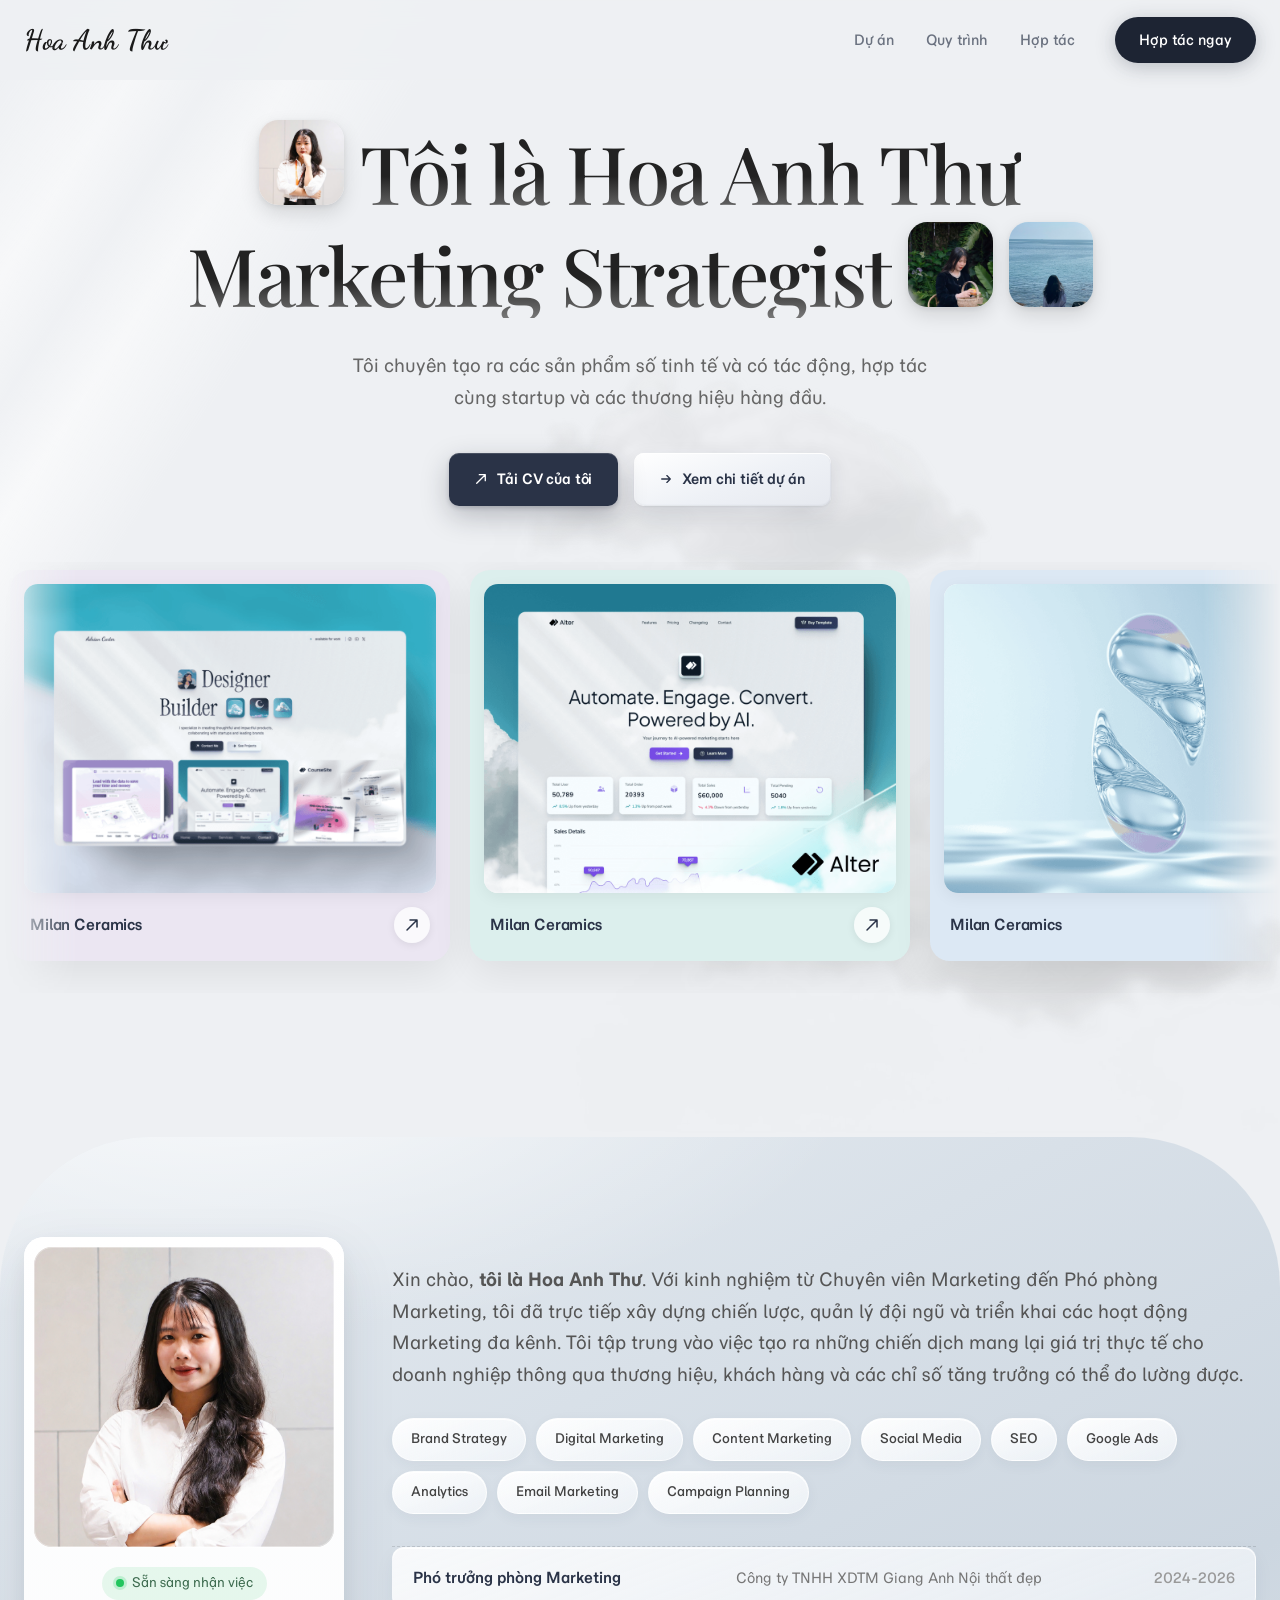
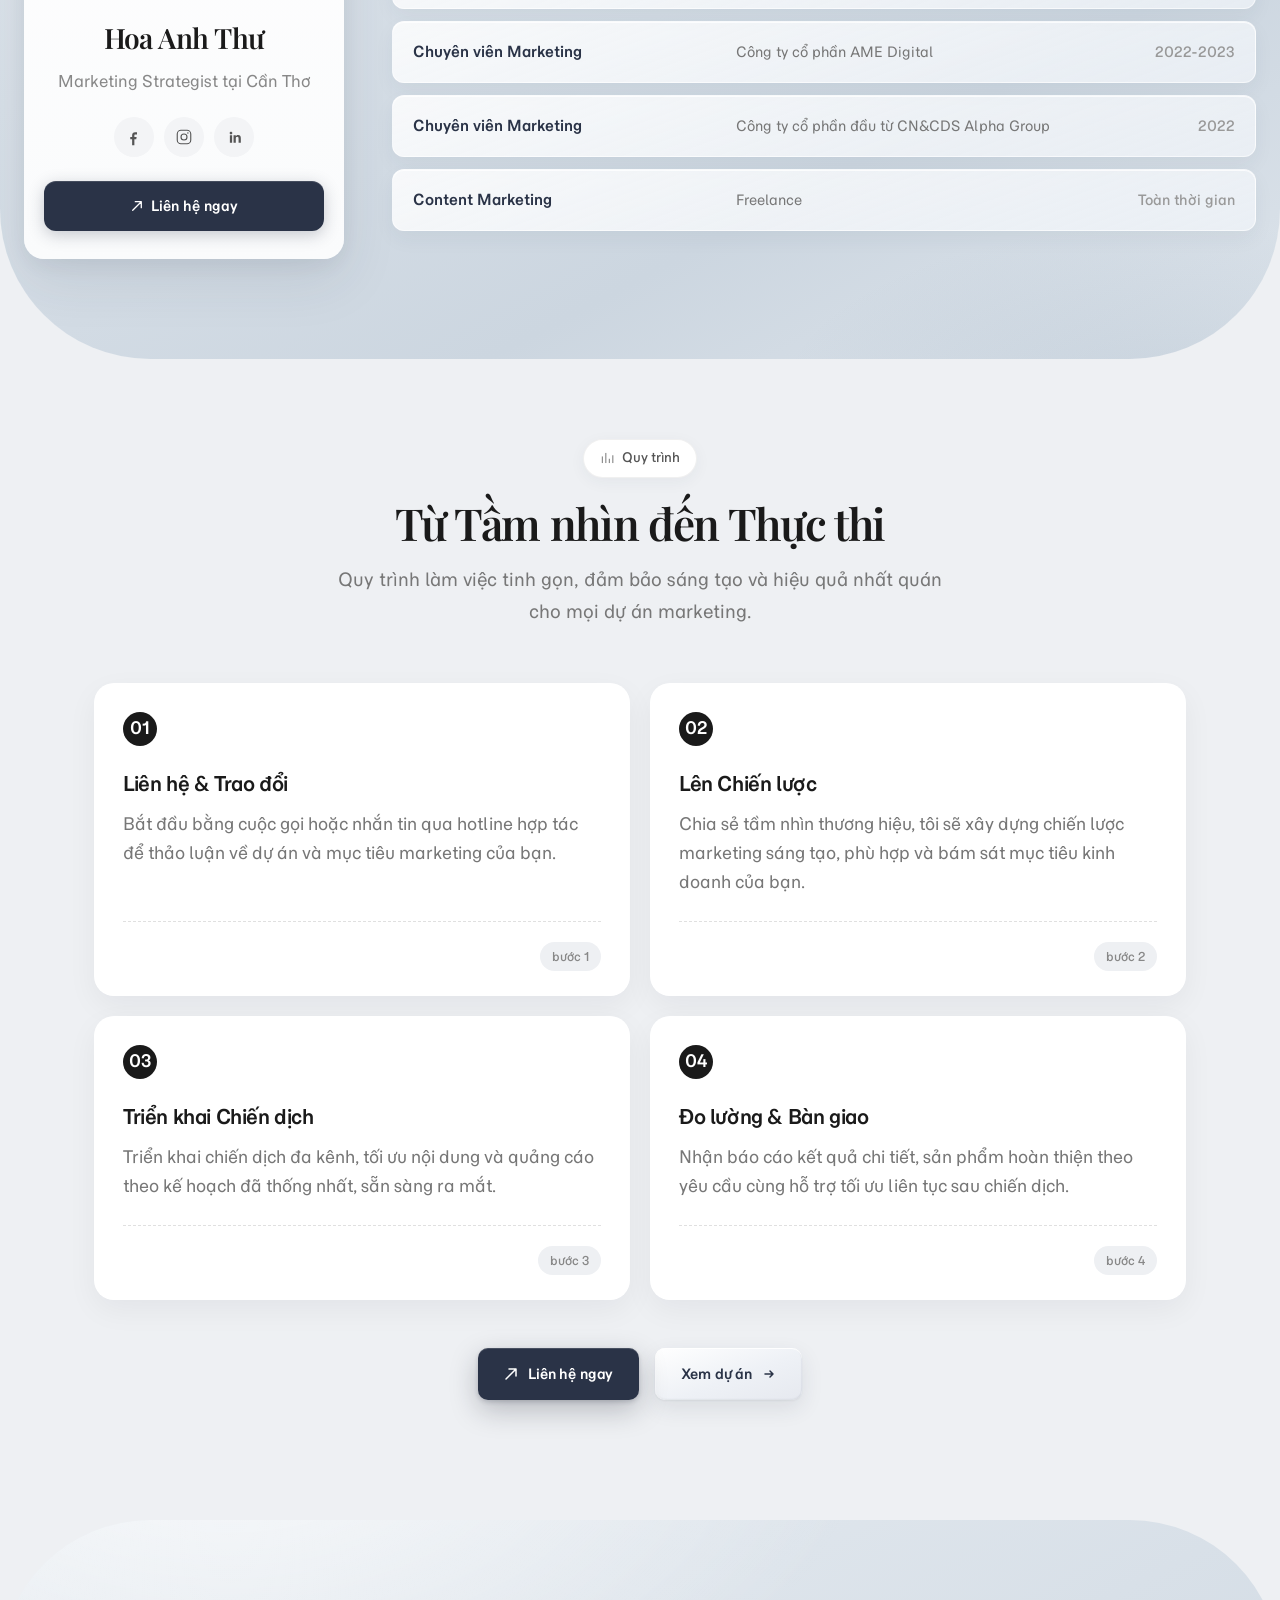
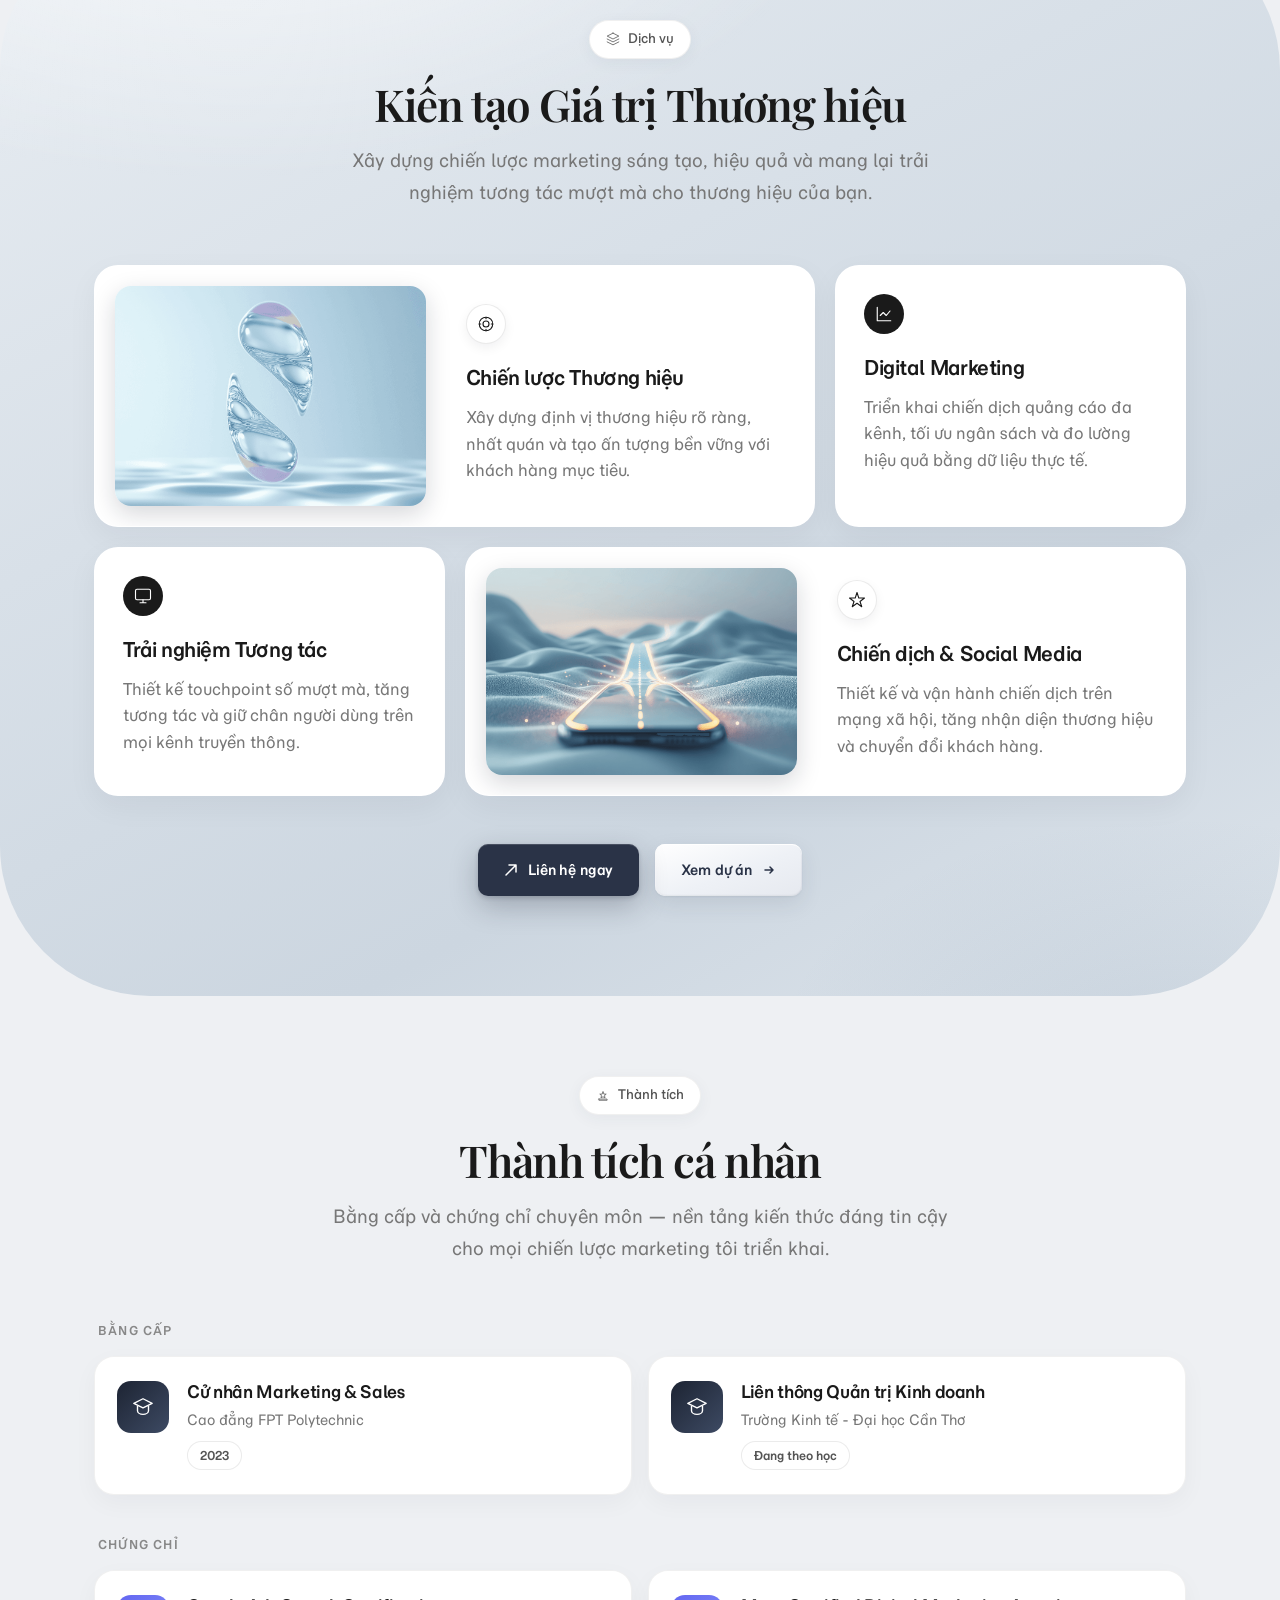
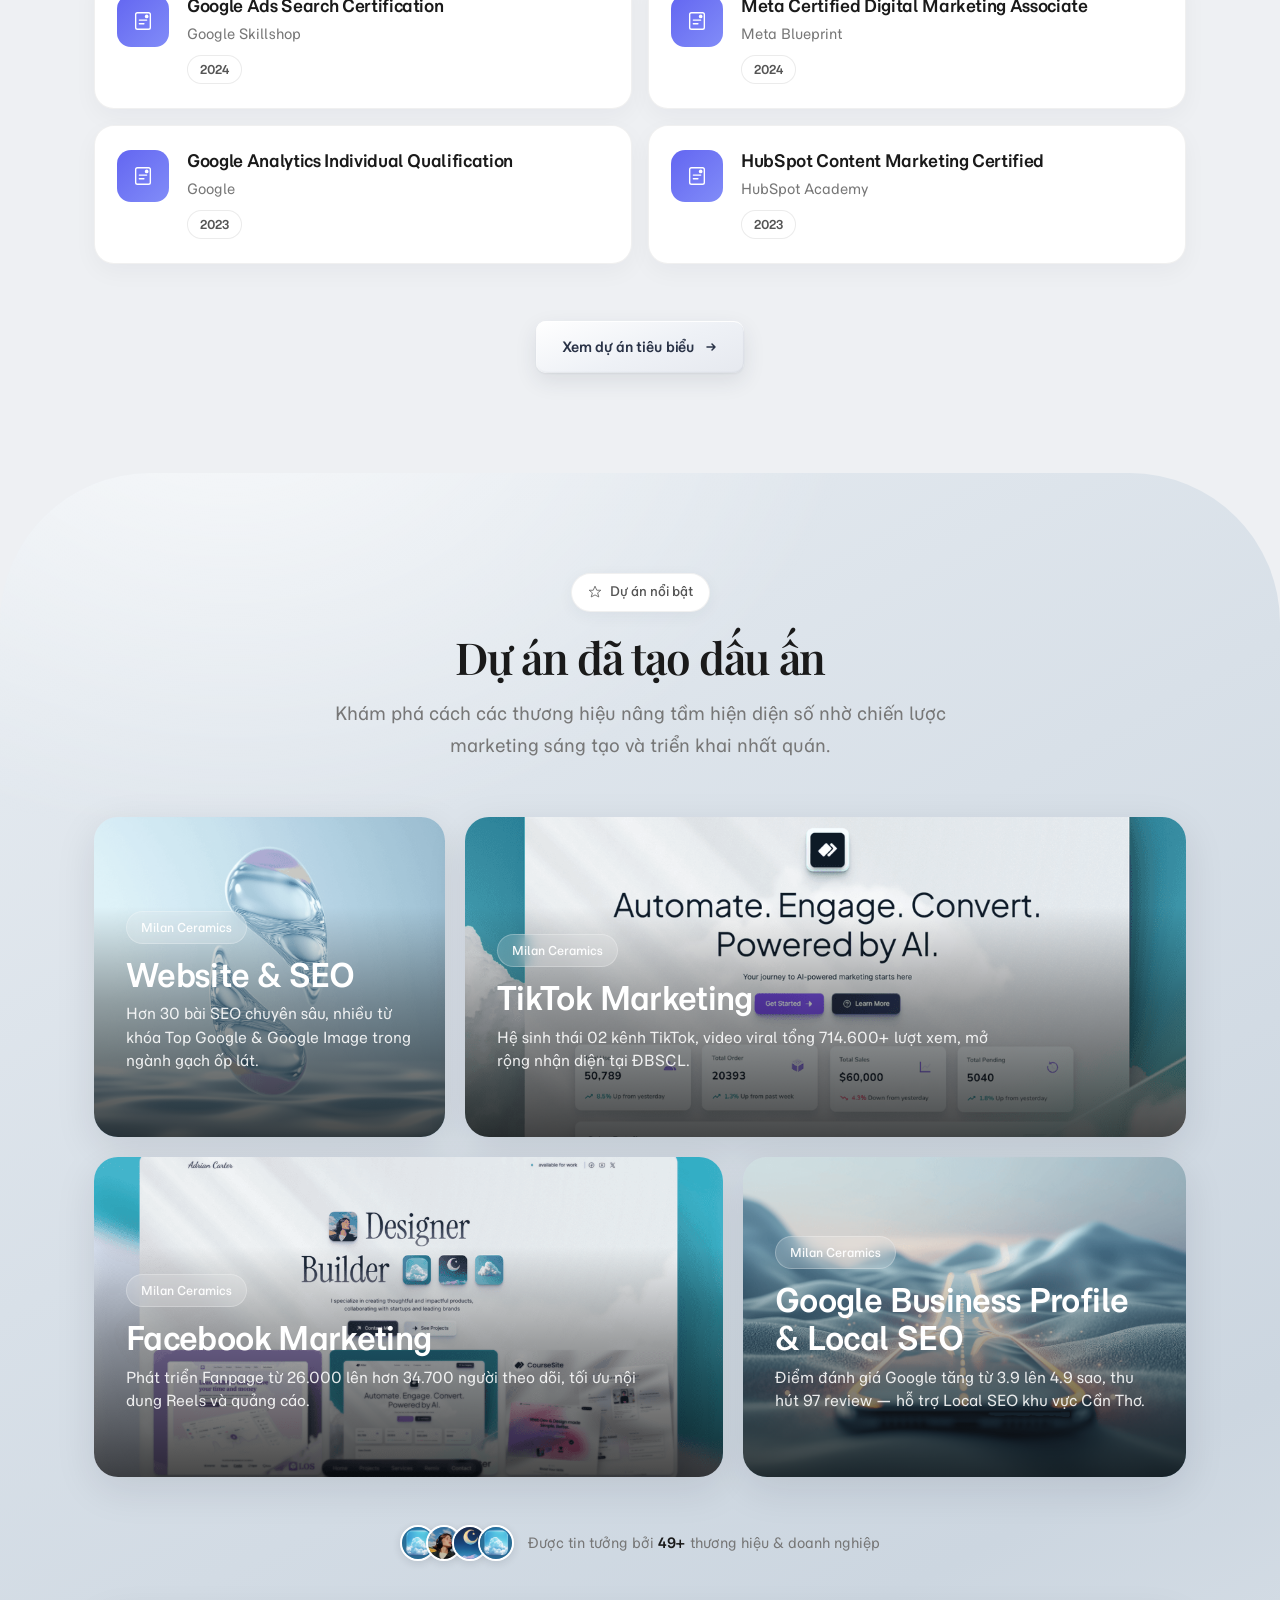
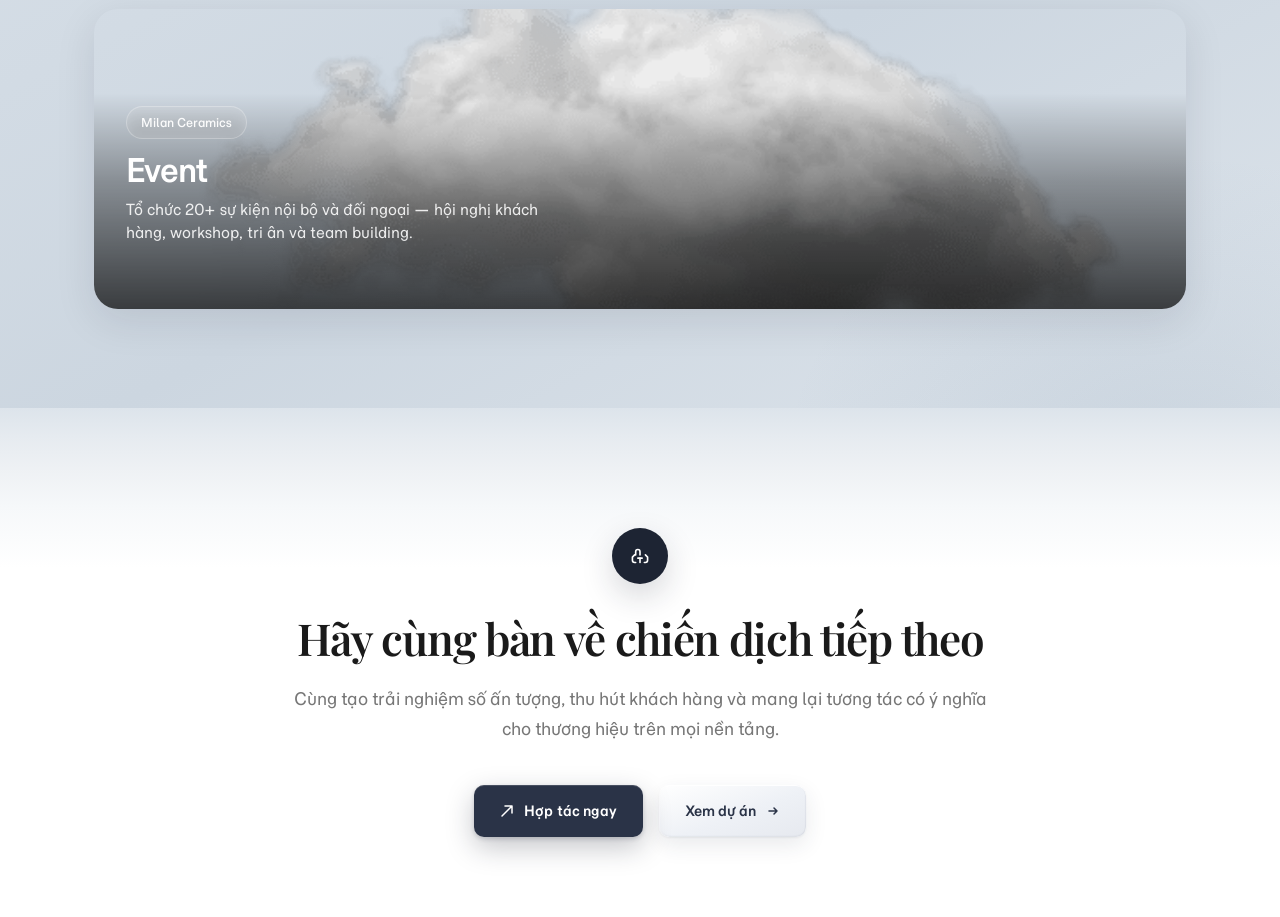
==== commit 2edeb616: "Add Milan Ceramics project details, including Facebook, TikTok, and SEO initiatives. Update project " ====
--- a/index.html
+++ b/index.html
@@ -41,6 +41,7 @@
             <h2 class="project-modal__title" id="projectModalTitle"></h2>
             <p class="project-modal__subtitle" id="projectModalSubtitle"></p>
           </header>
+          <div class="project-modal__case" id="projectModalCase" hidden></div>
           <div class="project-modal__gallery" id="projectModalGallery"></div>
         </div>
       </div>
--- a/css/style.css
+++ b/css/style.css
@@ -1459,6 +1459,16 @@
   grid-column: span 5;
 }
 
+.projects-showcase--solo {
+  margin-top: 48px;
+  margin-bottom: 0;
+}
+
+.projects-card--full {
+  grid-column: span 12;
+  min-height: 300px;
+}
+
 .projects-card__bg {
   position: absolute;
   inset: 0;
@@ -1632,16 +1642,18 @@
   position: relative;
   width: min(1120px, 96vw);
   max-height: 92vh;
-  overflow: auto;
+  overflow: hidden;
+  display: flex;
+  flex-direction: column;
   background: #f4f4f4;
   border-radius: 14px;
   box-shadow: 0 20px 48px rgba(42, 51, 71, 0.16);
-  transform: translateY(16px) scale(0.98);
-  transition: transform 0.35s cubic-bezier(0.22, 1, 0.36, 1);
+  opacity: 0;
+  transition: opacity 0.3s ease;
 }
 
 .project-modal.is-open .project-modal__dialog {
-  transform: translateY(0) scale(1);
+  opacity: 1;
 }
 
 .project-modal__close {
@@ -1676,15 +1688,19 @@
 .project-modal__layout {
   display: grid;
   grid-template-columns: 56px minmax(0, 1fr);
+  flex: 1;
   min-height: 0;
+  overflow: hidden;
 }
 
 .project-modal__sidebar {
   display: flex;
   align-items: center;
   justify-content: center;
+  align-self: stretch;
   padding: 24px 8px;
   border-right: 1px solid rgba(42, 51, 71, 0.2);
+  background: #f4f4f4;
 }
 
 .project-modal__sidebar-label {
@@ -1703,6 +1719,10 @@
 
 .project-modal__main {
   padding: 32px 44px 34px 24px;
+  overflow-y: auto;
+  overflow-x: hidden;
+  min-height: 0;
+  -webkit-overflow-scrolling: touch;
 }
 
 .project-modal__header {
@@ -1727,6 +1747,81 @@
   margin: 0;
 }
 
+.project-modal__case {
+  margin-bottom: 24px;
+}
+
+.project-modal__case-block + .project-modal__case-block {
+  margin-top: 20px;
+  padding-top: 20px;
+  border-top: 1px solid rgba(42, 51, 71, 0.08);
+}
+
+.project-modal__case-block h3 {
+  font-size: 0.8125rem;
+  font-weight: 700;
+  letter-spacing: 0.04em;
+  text-transform: uppercase;
+  color: #2a3347;
+  margin-bottom: 10px;
+}
+
+.project-modal__case-block p {
+  font-size: 0.875rem;
+  line-height: 1.65;
+  color: #555;
+  margin: 0;
+}
+
+.project-modal__case-block ul {
+  margin: 0;
+  padding-left: 1.15rem;
+}
+
+.project-modal__case-block li {
+  font-size: 0.875rem;
+  line-height: 1.6;
+  color: #555;
+  margin-bottom: 6px;
+}
+
+.project-modal__case-block li:last-child {
+  margin-bottom: 0;
+}
+
+.project-modal__metrics {
+  display: grid;
+  grid-template-columns: repeat(2, minmax(0, 1fr));
+  gap: 8px;
+}
+
+.project-modal__metric {
+  background: #fff;
+  border: 1px solid rgba(42, 51, 71, 0.08);
+  border-radius: 8px;
+  padding: 12px;
+}
+
+.project-modal__metric-value {
+  display: block;
+  font-size: 1rem;
+  font-weight: 700;
+  color: #1a1a1a;
+  line-height: 1.2;
+  margin-bottom: 4px;
+}
+
+.project-modal__metric-label {
+  display: block;
+  font-size: 0.6875rem;
+  color: #777;
+  line-height: 1.35;
+}
+
+.project-modal.has-case-study .project-modal__header {
+  margin-bottom: 20px;
+}
+
 .project-modal__gallery {
   display: grid;
   grid-template-columns: repeat(3, 1fr) minmax(188px, 1.15fr);
@@ -1790,7 +1885,7 @@
 
 /* Trust partners carousel modal */
 .trust-modal .project-modal__dialog {
-  overflow: visible;
+  overflow: hidden;
 }
 
 .trust-modal__nav {
@@ -1841,17 +1936,6 @@
 }
 
 @media (max-width: 900px) {
-  .project-modal__dialog {
-    overflow-x: hidden;
-    overflow-y: auto;
-    -webkit-overflow-scrolling: touch;
-  }
-
-  .trust-modal .project-modal__dialog {
-    overflow-x: hidden;
-    overflow-y: auto;
-  }
-
   .trust-modal__nav--prev {
     left: 8px;
   }
@@ -1862,12 +1946,19 @@
 
   .project-modal__layout {
     grid-template-columns: 1fr;
+    grid-template-rows: auto minmax(0, 1fr);
   }
 
   .project-modal__sidebar {
+    grid-row: 1;
+    align-self: auto;
     border-right: none;
     border-bottom: 1px solid rgba(42, 51, 71, 0.12);
     padding: 12px 16px;
+  }
+
+  .project-modal__main {
+    grid-row: 2;
   }
 
   .project-modal__sidebar-label {
@@ -1878,6 +1969,10 @@
 
   .project-modal__main {
     padding: 18px 20px 20px;
+  }
+
+  .project-modal__metrics {
+    grid-template-columns: 1fr;
   }
 
   .project-modal__gallery {
@@ -2348,7 +2443,8 @@
   .projects-card--sm,
   .projects-card--lg,
   .projects-card--wide,
-  .projects-card--md {
+  .projects-card--md,
+  .projects-card--full {
     grid-column: span 1;
   }
 
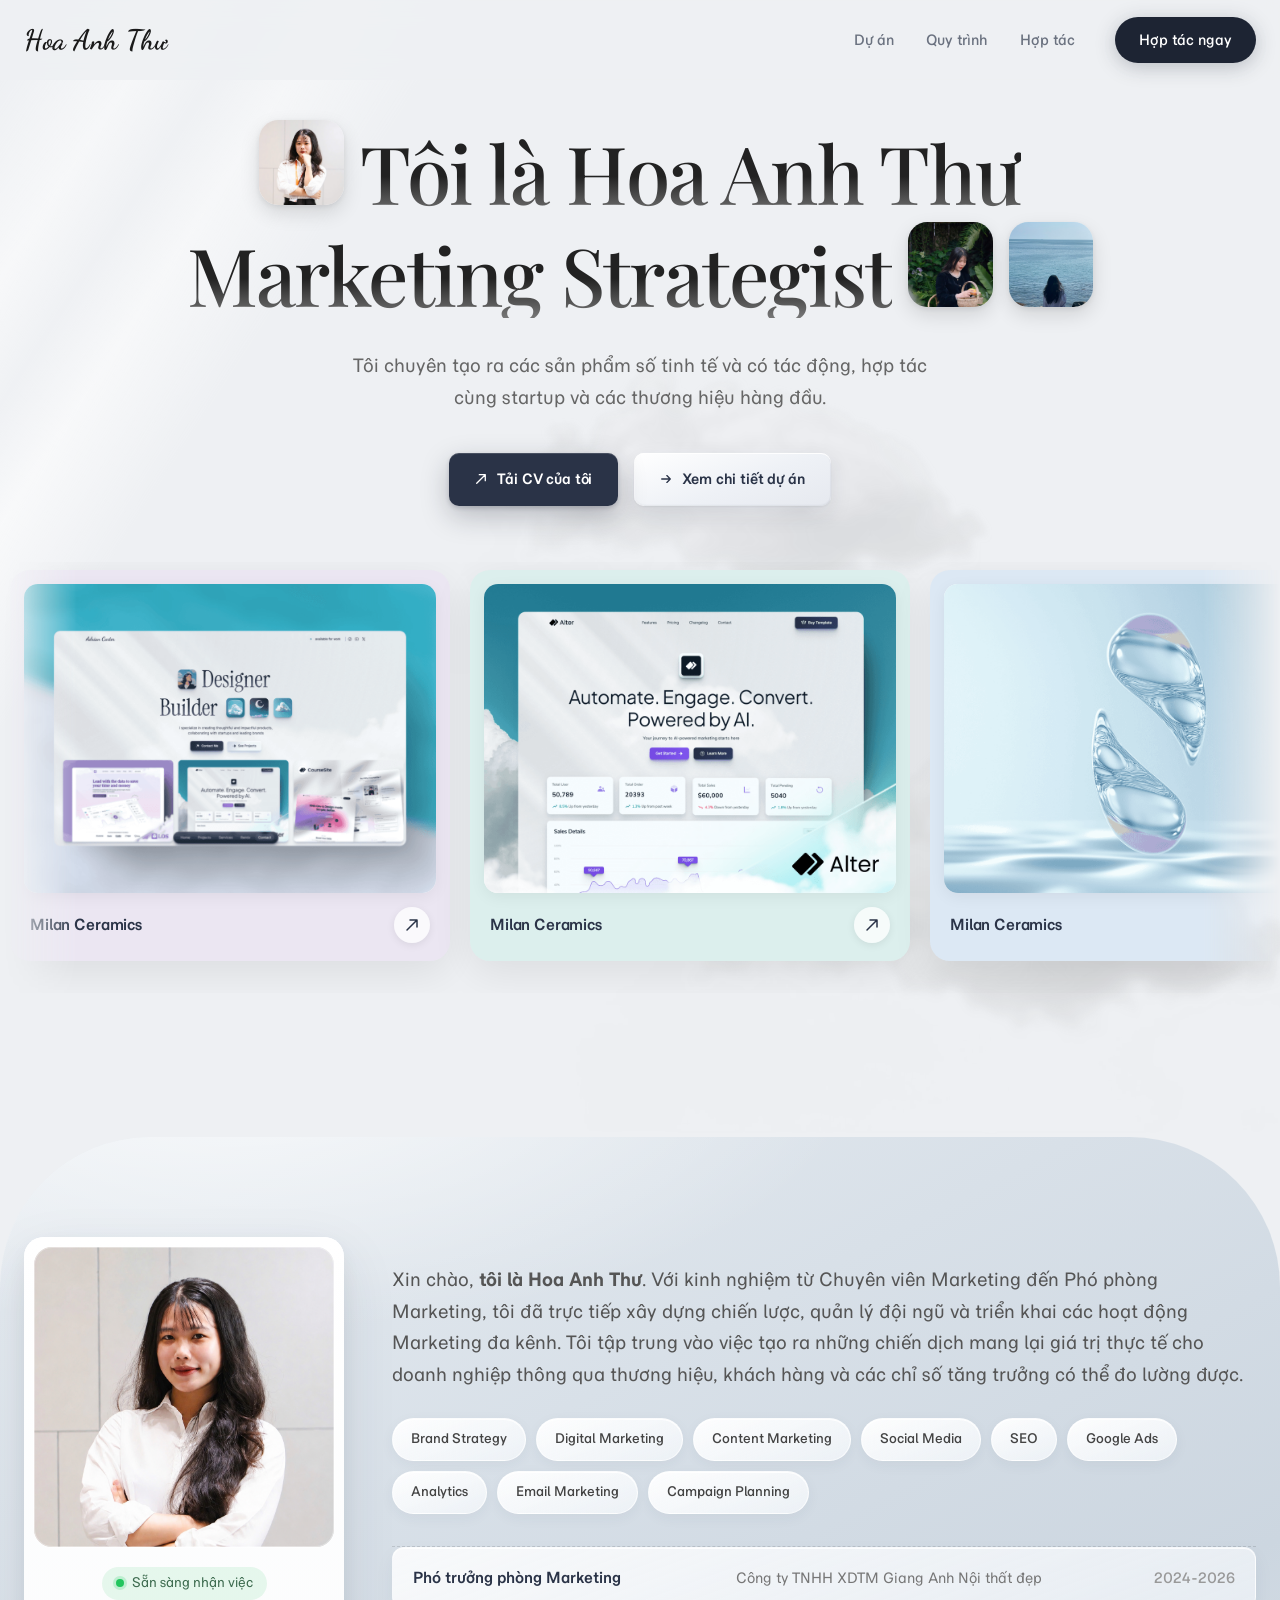
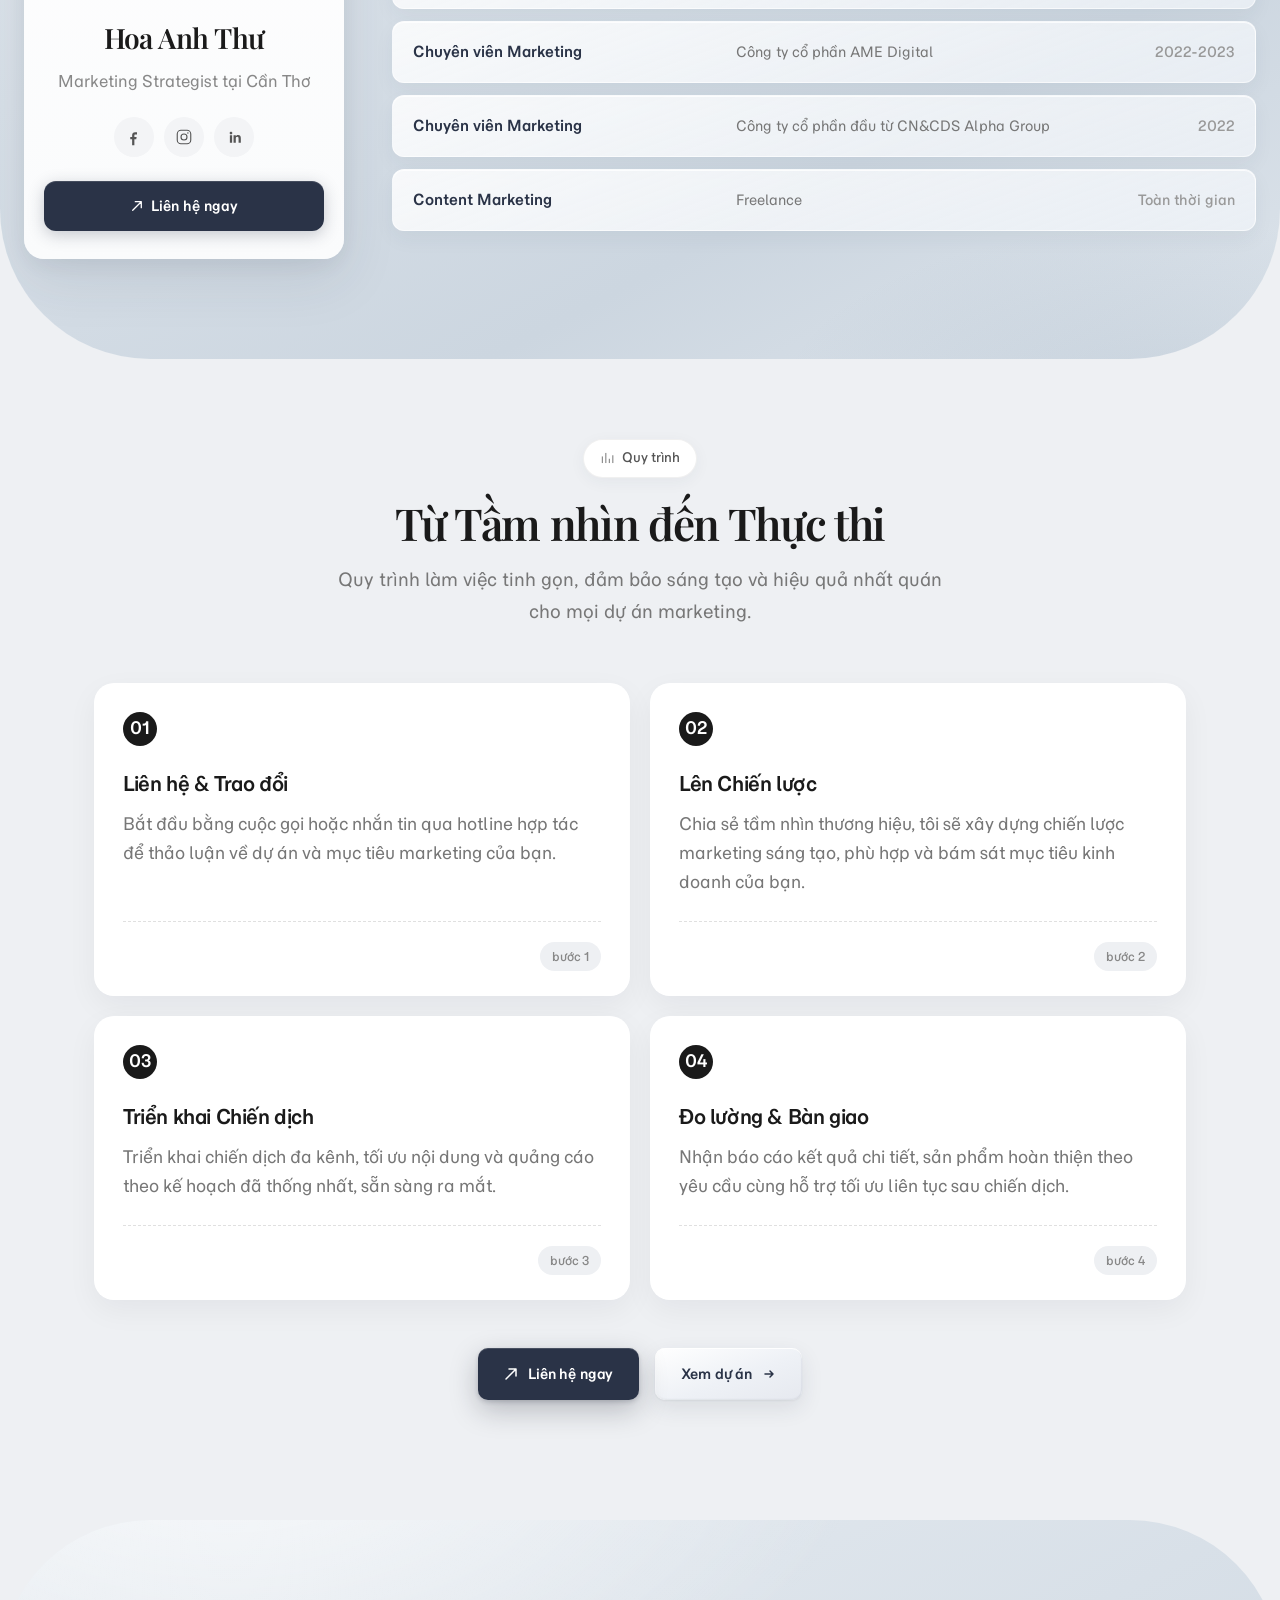
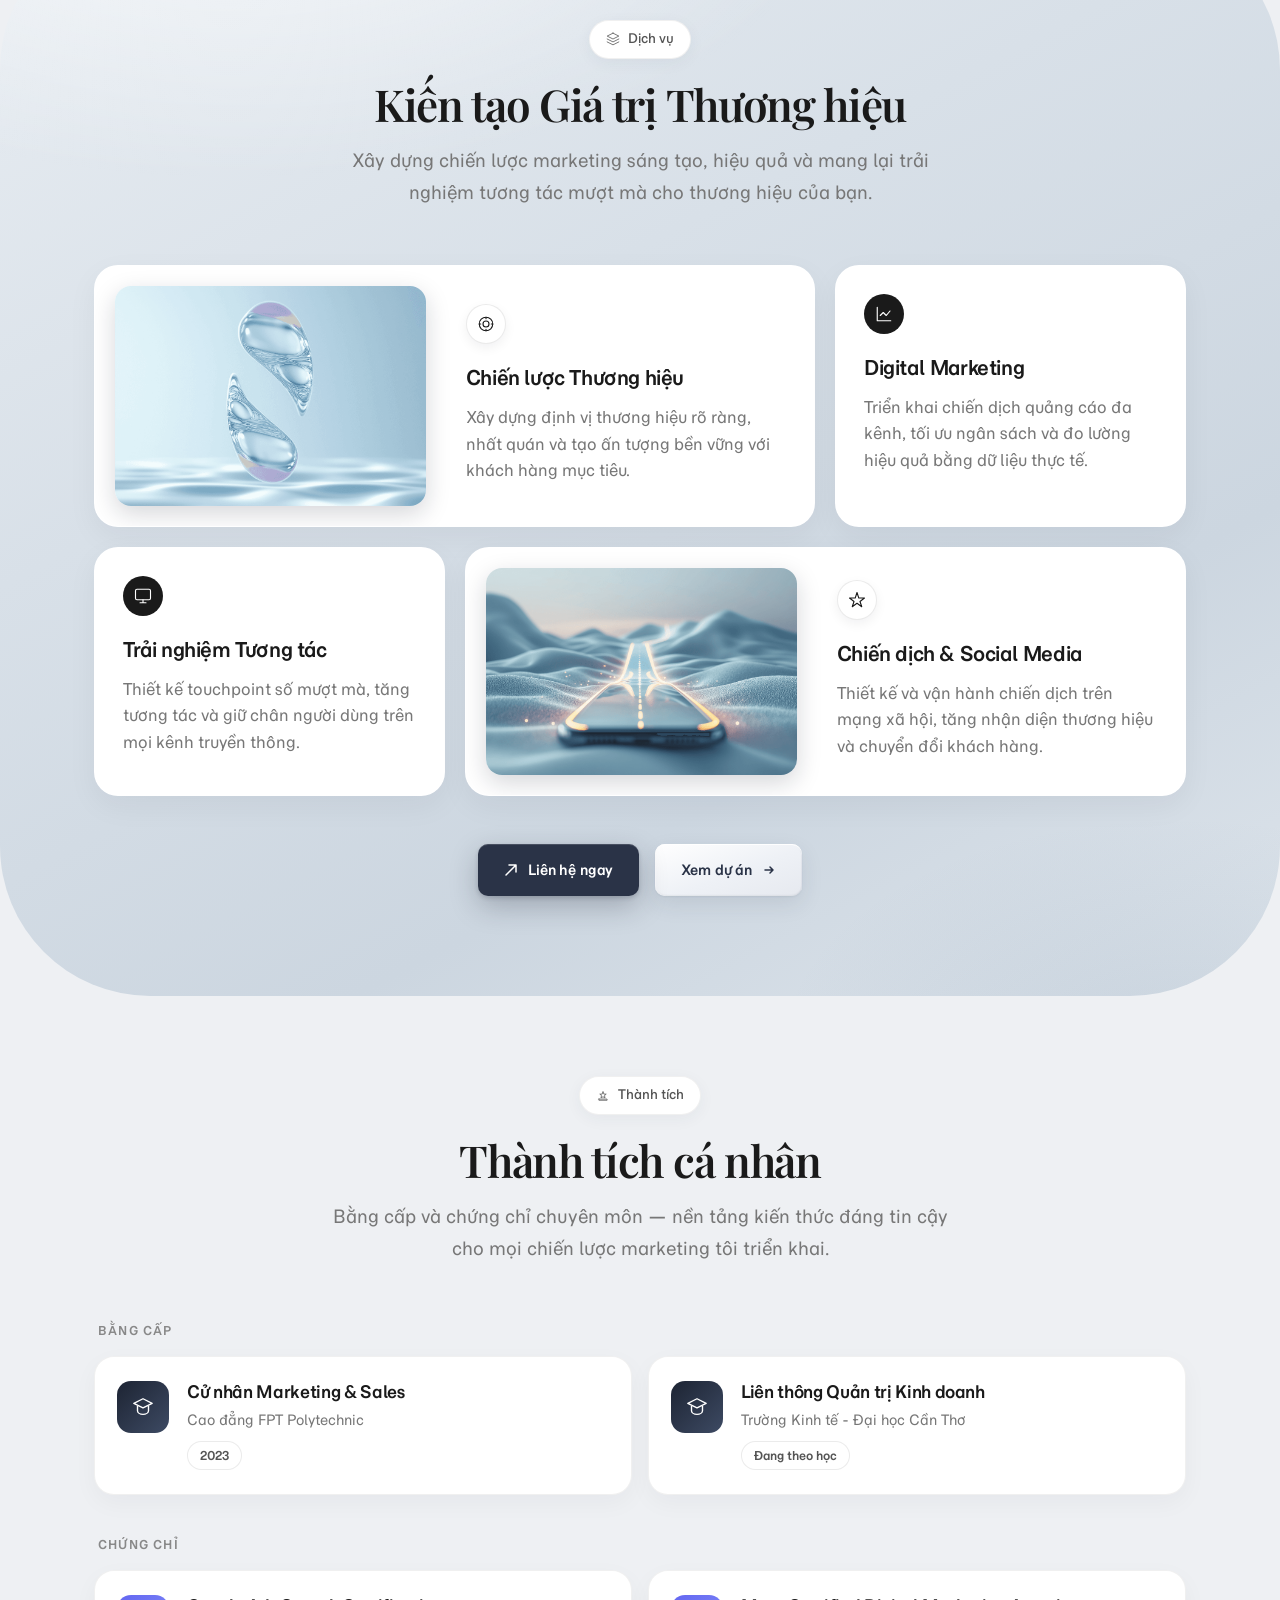
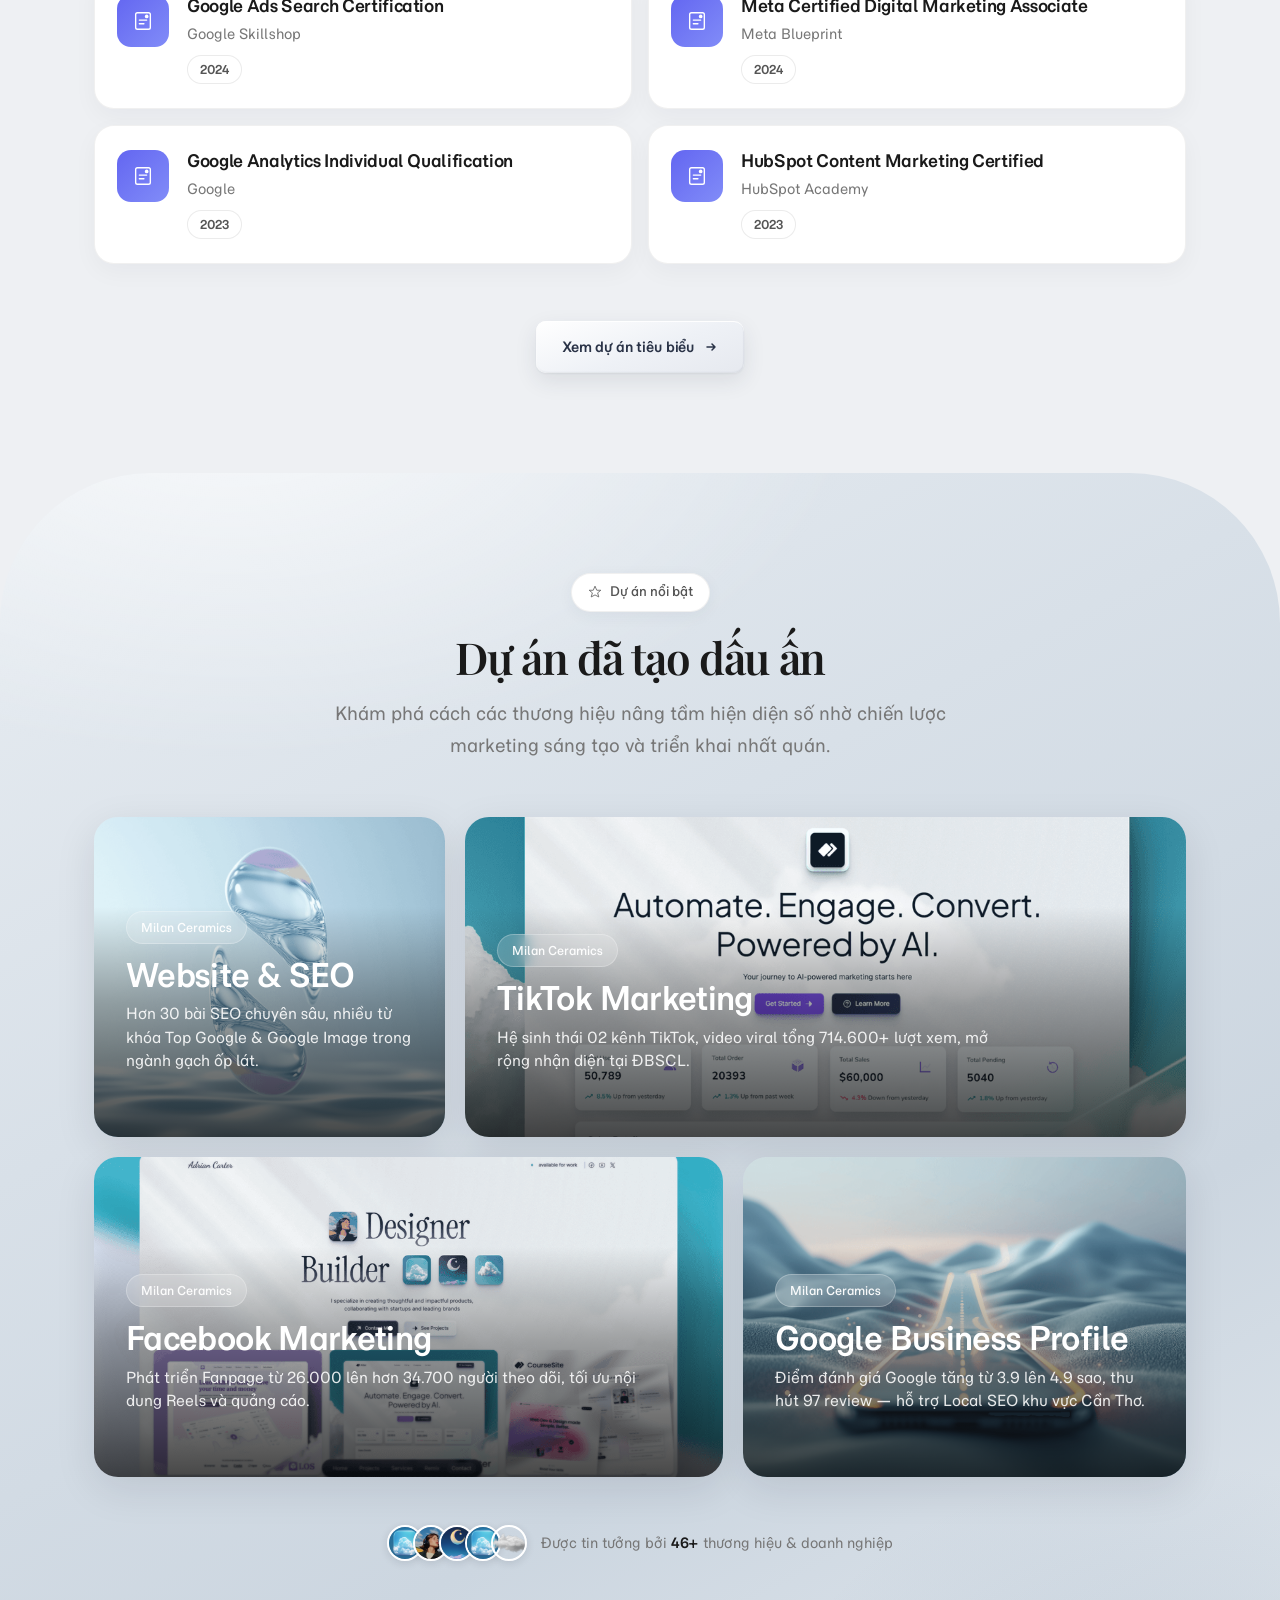
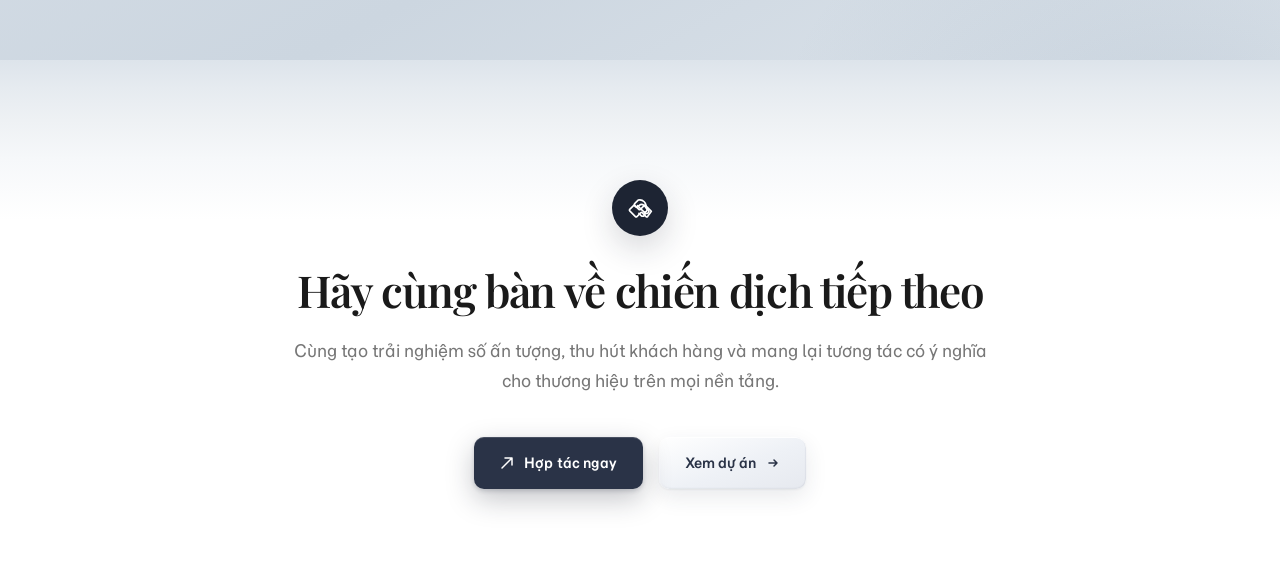
==== commit 0b606f76: "Add trust modal case study section for Milan Ceramics, including event details and corporate gifting" ====
--- a/index.html
+++ b/index.html
@@ -75,6 +75,7 @@
             <h2 class="project-modal__title" id="trustModalTitle"></h2>
             <p class="project-modal__subtitle" id="trustModalSubtitle"></p>
           </header>
+          <div class="project-modal__case" id="trustModalCase" hidden></div>
           <div class="project-modal__gallery" id="trustModalGallery"></div>
           <p class="trust-modal__counter" id="trustModalCounter" aria-live="polite"></p>
         </div>
--- a/css/style.css
+++ b/css/style.css
@@ -1459,11 +1459,6 @@
   grid-column: span 5;
 }
 
-.projects-showcase--solo {
-  margin-top: 48px;
-  margin-bottom: 0;
-}
-
 .projects-card--full {
   grid-column: span 12;
   min-height: 300px;
@@ -1642,7 +1637,6 @@
   position: relative;
   width: min(1120px, 96vw);
   max-height: 92vh;
-  overflow: hidden;
   display: flex;
   flex-direction: column;
   background: #f4f4f4;
@@ -1691,6 +1685,7 @@
   flex: 1;
   min-height: 0;
   overflow: hidden;
+  border-radius: inherit;
 }
 
 .project-modal__sidebar {
@@ -1885,7 +1880,7 @@
 
 /* Trust partners carousel modal */
 .trust-modal .project-modal__dialog {
-  overflow: hidden;
+  overflow: visible;
 }
 
 .trust-modal__nav {
@@ -1913,11 +1908,11 @@
 }
 
 .trust-modal__nav--prev {
-  left: -18px;
+  left: 68px;
 }
 
 .trust-modal__nav--next {
-  right: -18px;
+  right: 24px;
 }
 
 .trust-modal__counter {
@@ -2443,8 +2438,7 @@
   .projects-card--sm,
   .projects-card--lg,
   .projects-card--wide,
-  .projects-card--md,
-  .projects-card--full {
+  .projects-card--md {
     grid-column: span 1;
   }
 
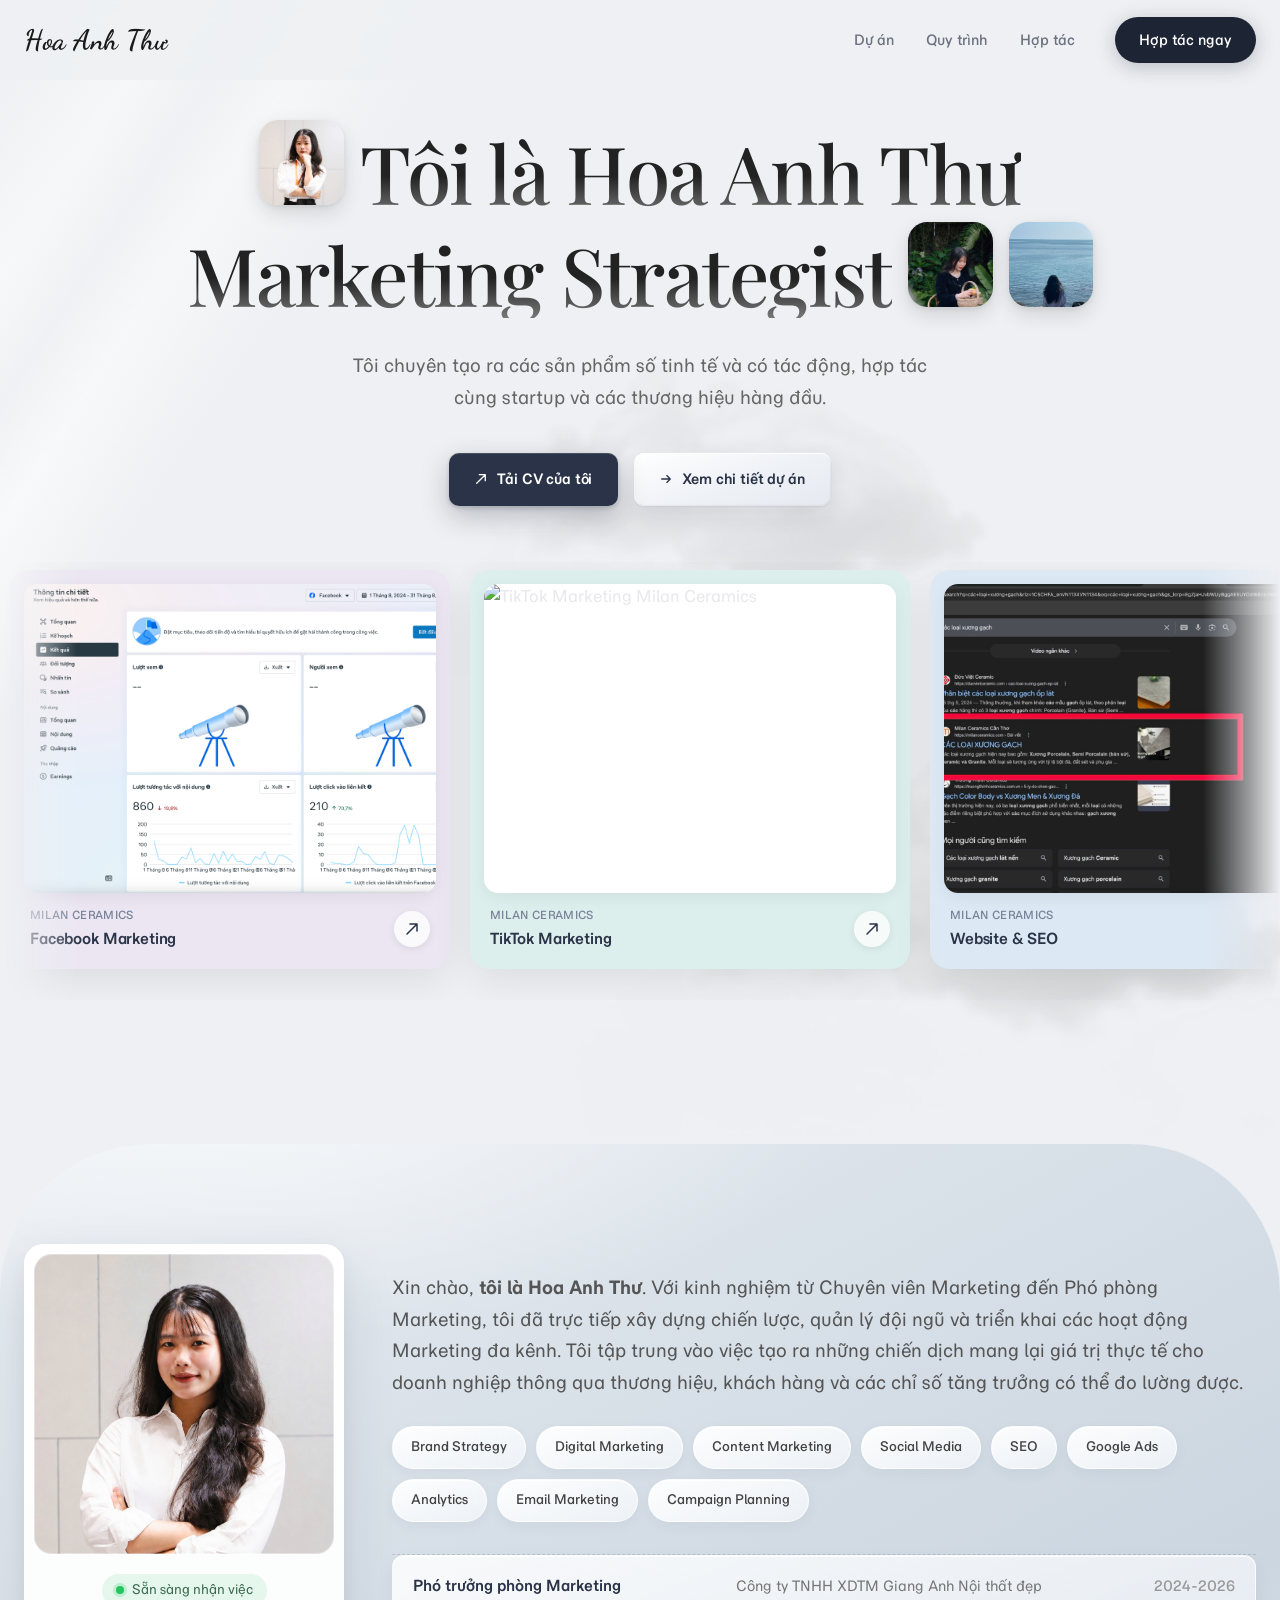
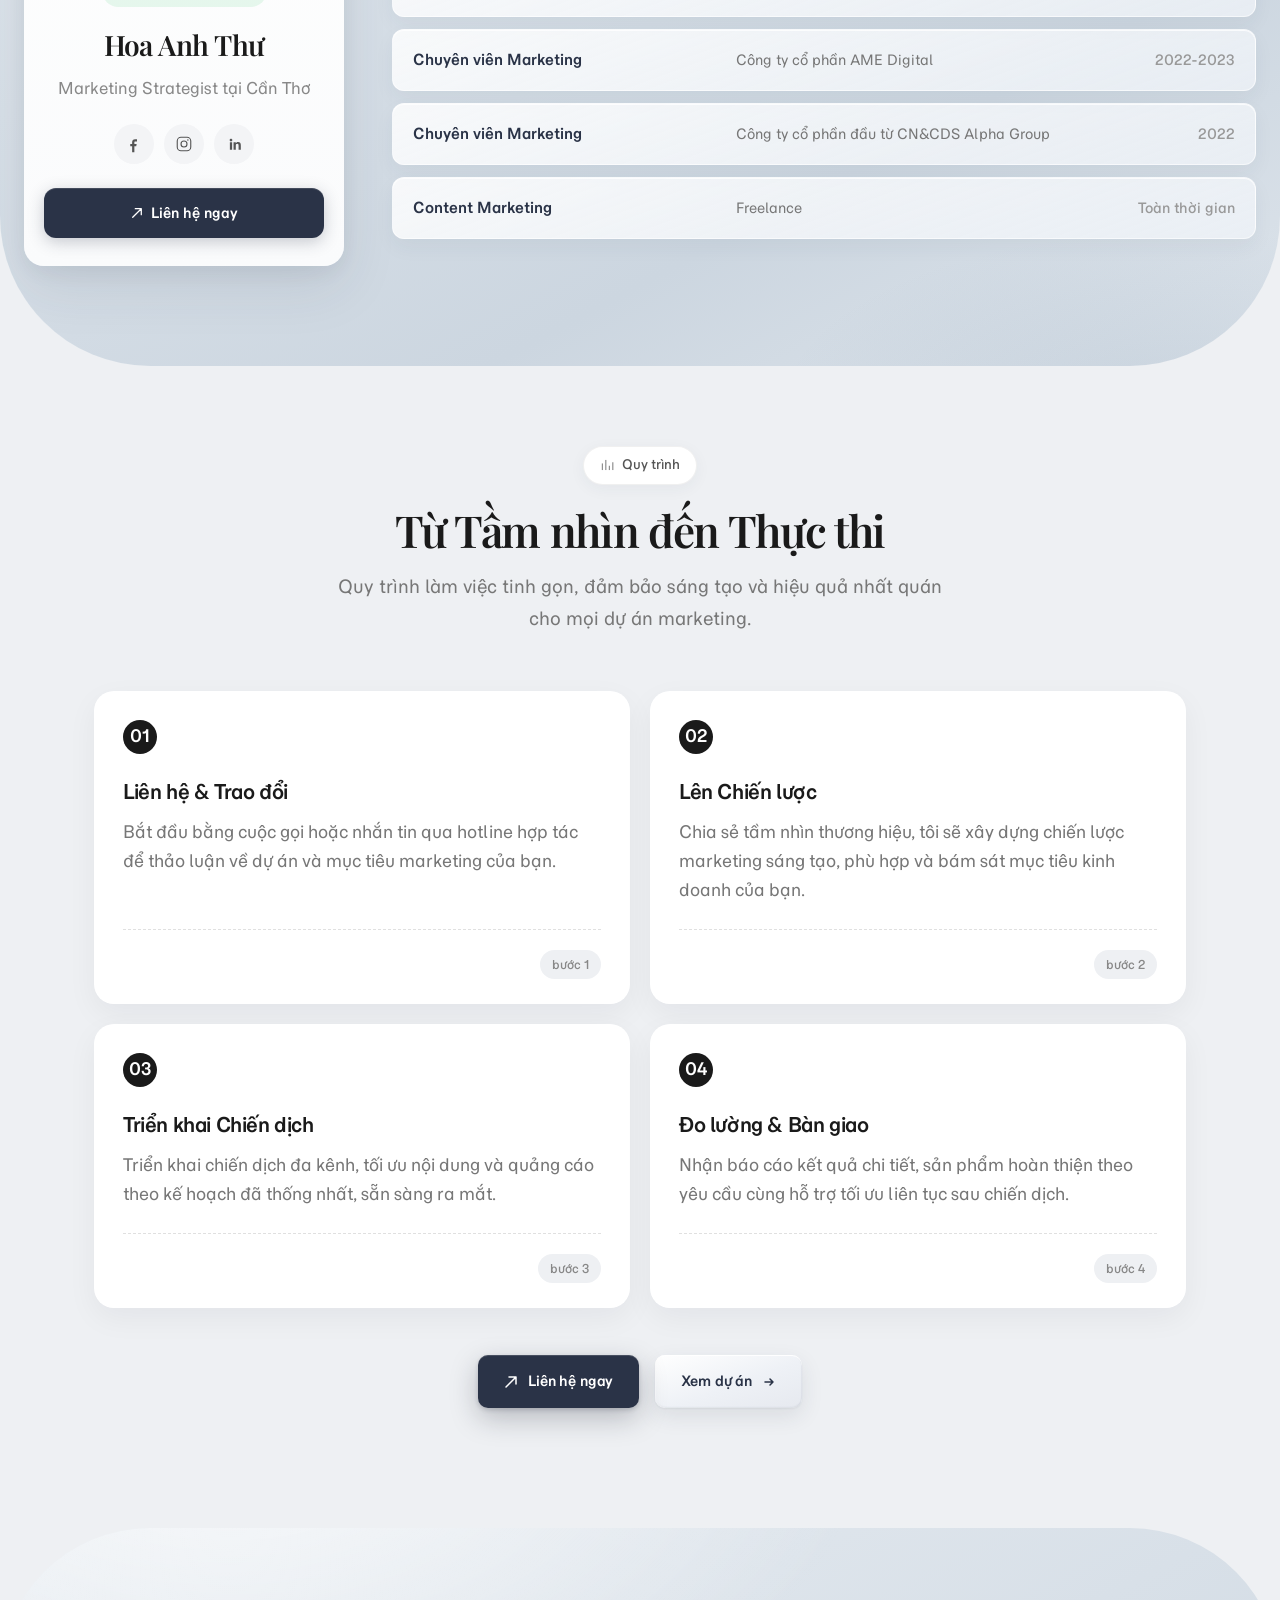
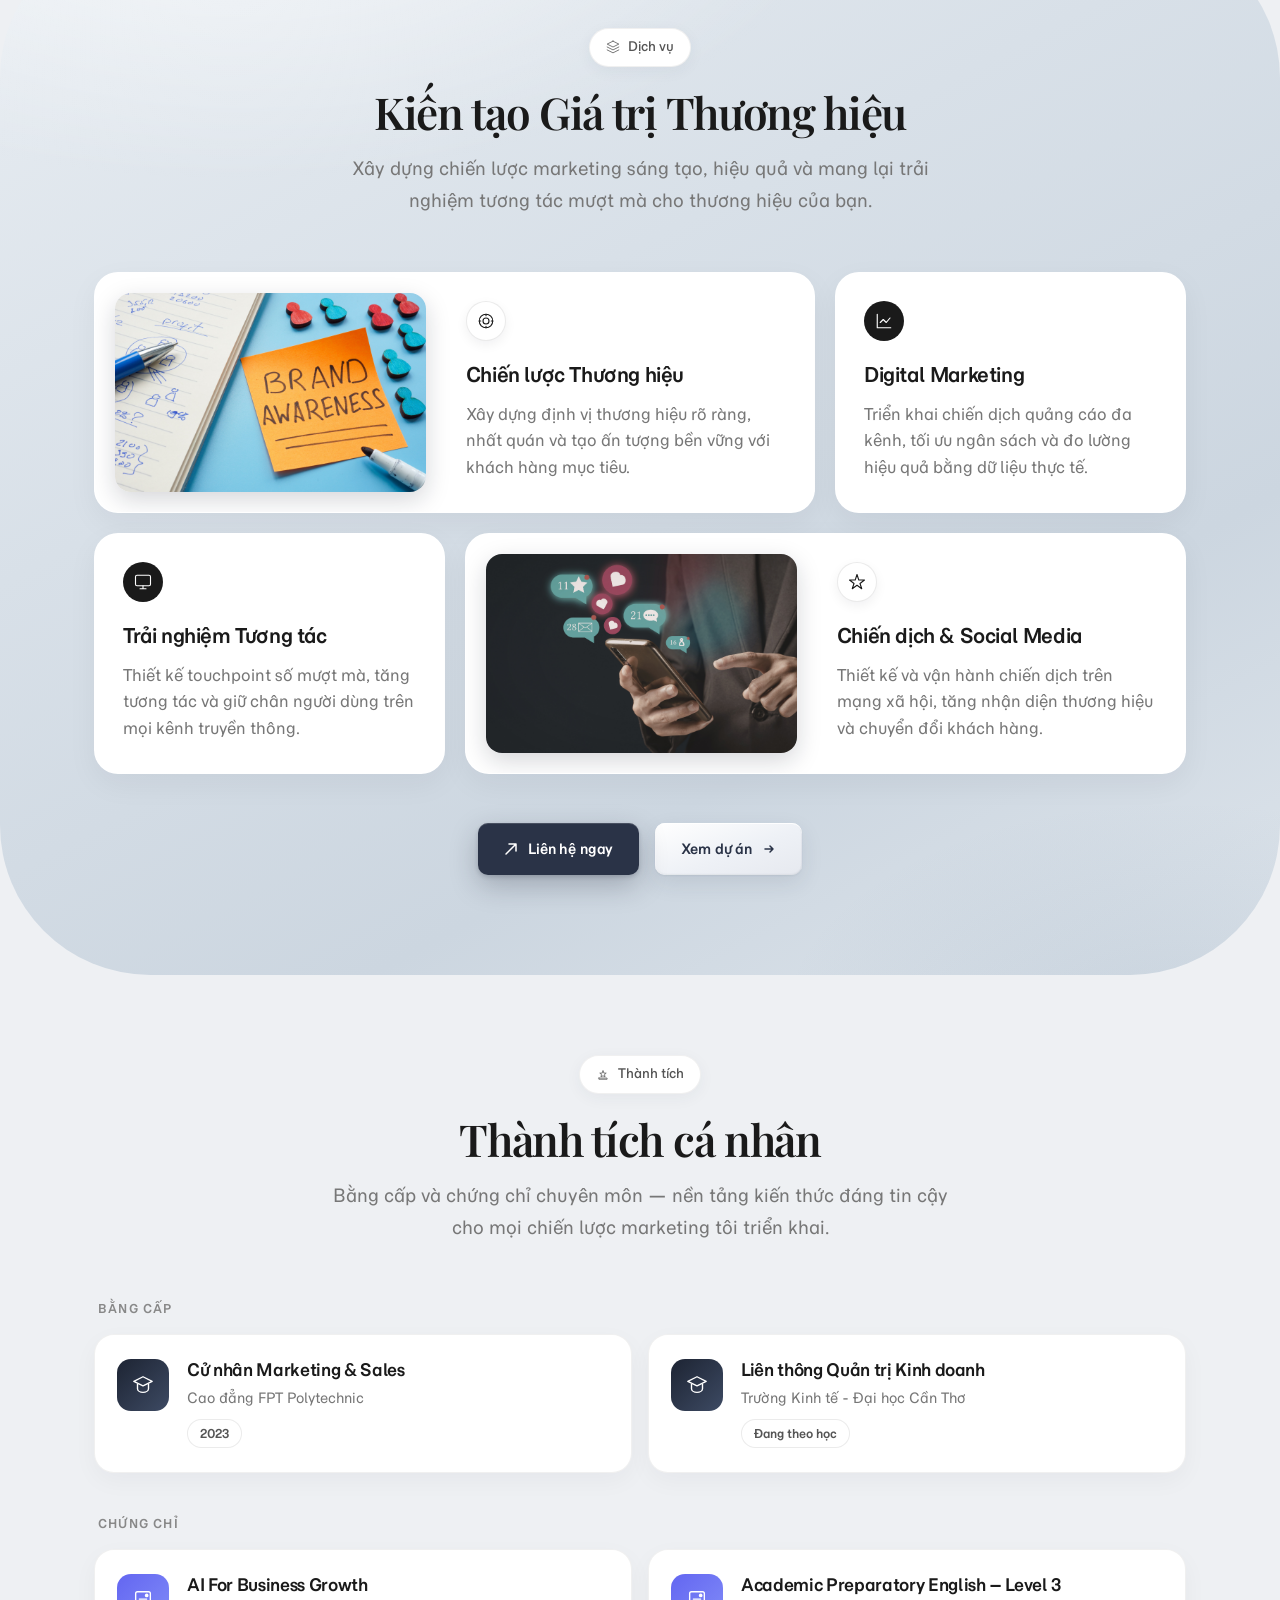
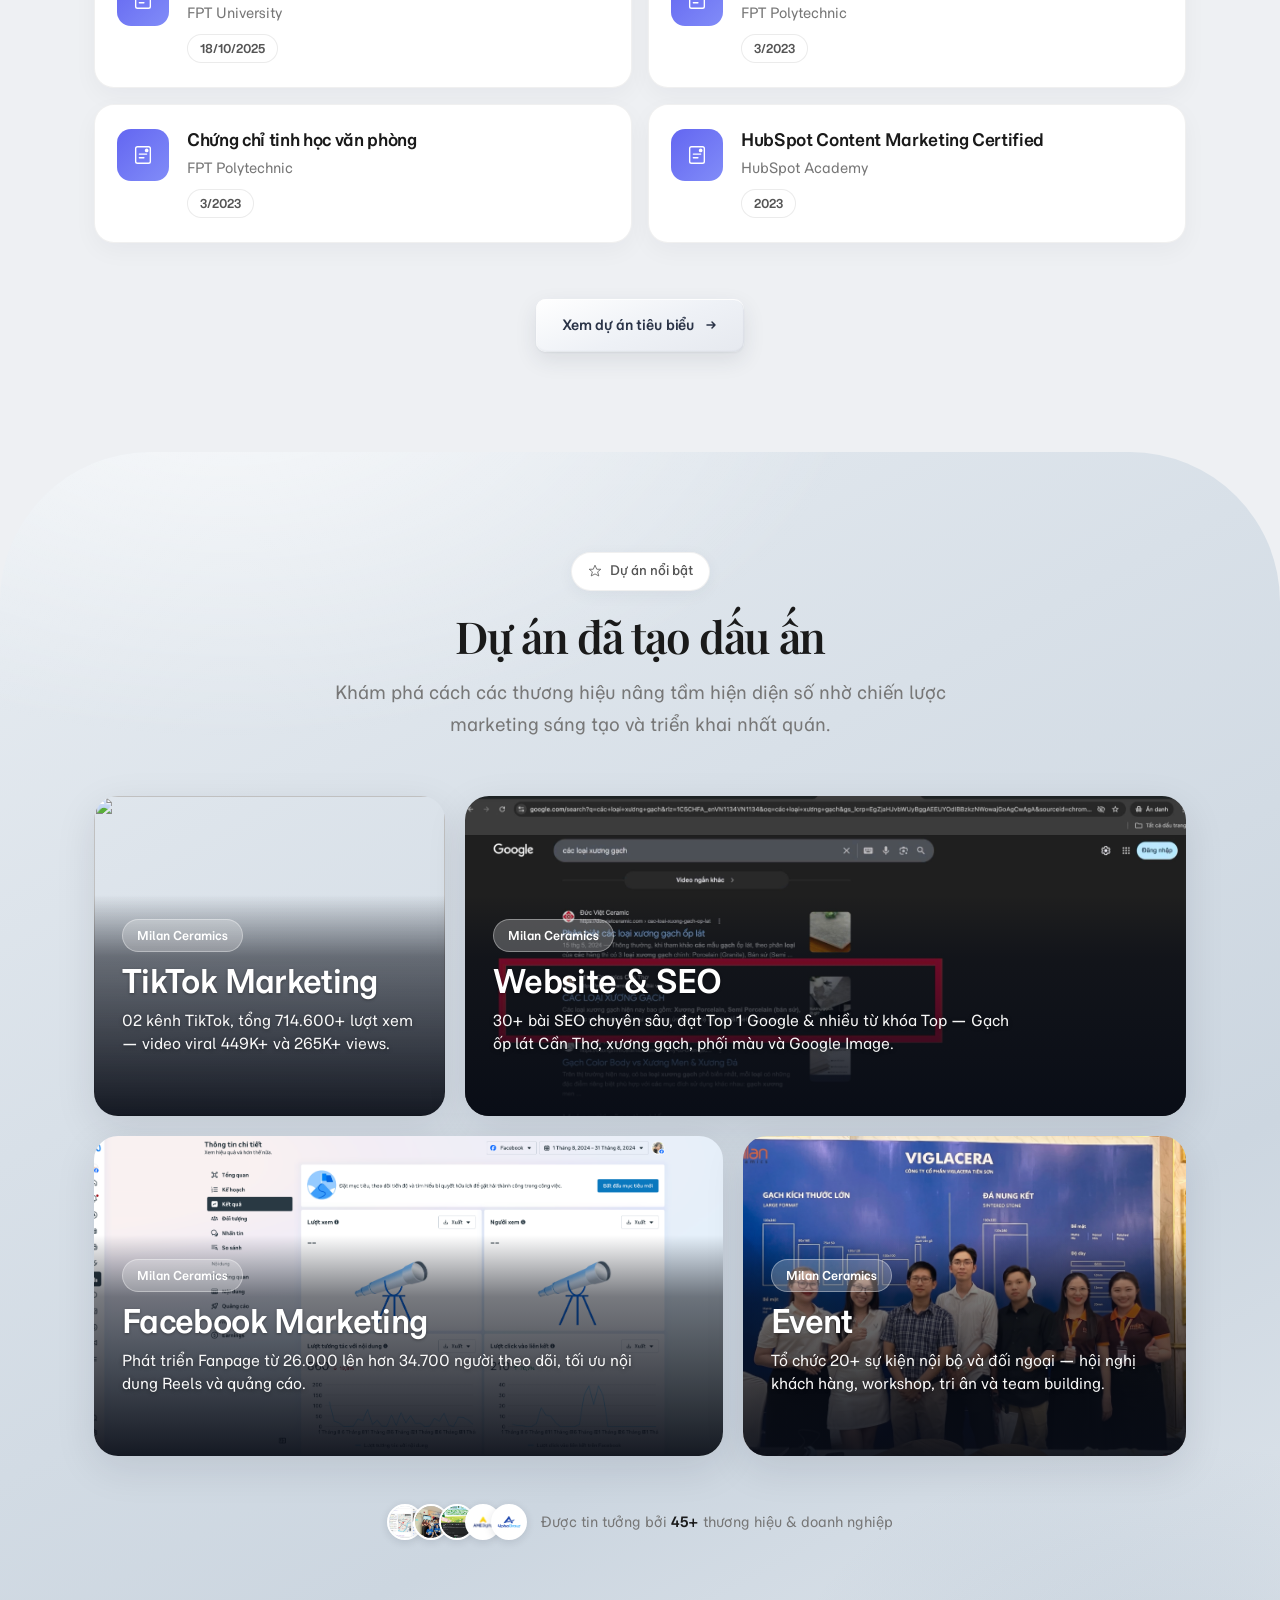
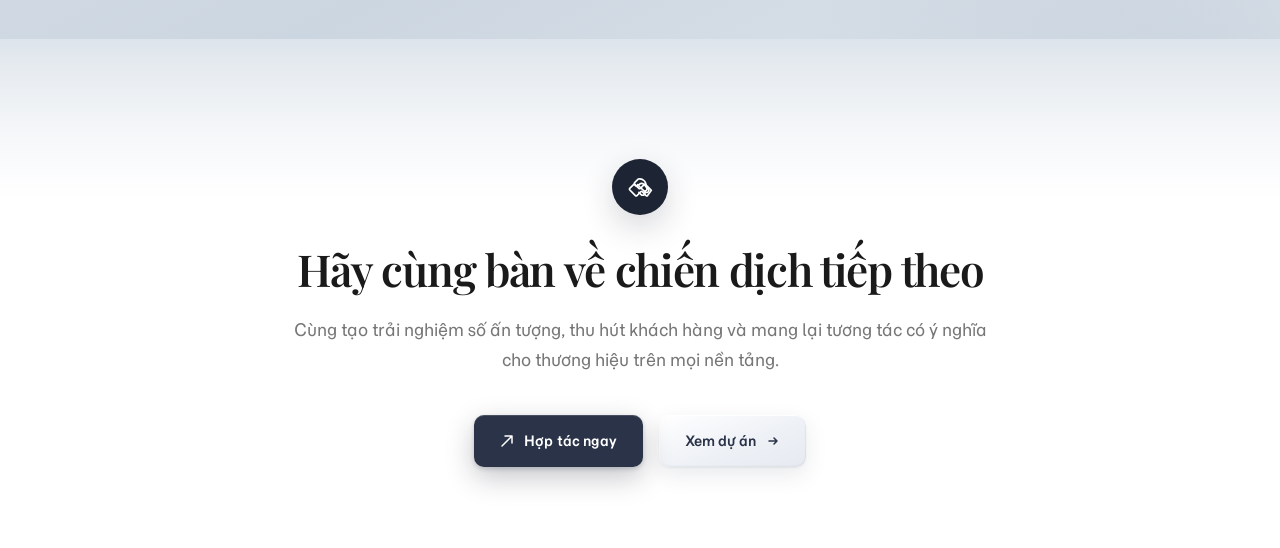
==== commit 340c9d19: "Implement gallery lightbox feature in index.html, enhance CSS styles for project slides, and update " ====
--- a/index.html
+++ b/index.html
@@ -83,9 +83,34 @@
     </div>
   </div>
 
+  <div class="gallery-lightbox" id="galleryLightbox" aria-hidden="true" role="dialog" aria-modal="true" aria-label="Xem ảnh phóng to">
+    <div class="gallery-lightbox__backdrop" data-close-lightbox></div>
+    <button type="button" class="gallery-lightbox__close" aria-label="Đóng ảnh" data-close-lightbox>
+      <svg width="22" height="22" viewBox="0 0 24 24" fill="none" aria-hidden="true">
+        <path d="M6 6l12 12M18 6L6 18" stroke="currentColor" stroke-width="1.5" stroke-linecap="round"/>
+      </svg>
+    </button>
+    <button type="button" class="gallery-lightbox__nav gallery-lightbox__nav--prev" id="lightboxPrev" aria-label="Ảnh trước">
+      <svg width="20" height="20" viewBox="0 0 24 24" fill="none" aria-hidden="true">
+        <path d="M14 6l-6 6 6 6" stroke="currentColor" stroke-width="1.5" stroke-linecap="round" stroke-linejoin="round"/>
+      </svg>
+    </button>
+    <button type="button" class="gallery-lightbox__nav gallery-lightbox__nav--next" id="lightboxNext" aria-label="Ảnh tiếp theo">
+      <svg width="20" height="20" viewBox="0 0 24 24" fill="none" aria-hidden="true">
+        <path d="M10 6l6 6-6 6" stroke="currentColor" stroke-width="1.5" stroke-linecap="round" stroke-linejoin="round"/>
+      </svg>
+    </button>
+    <figure class="gallery-lightbox__frame">
+      <img id="lightboxImage" src="" alt="">
+      <figcaption class="gallery-lightbox__caption" id="lightboxCaption"></figcaption>
+    </figure>
+    <p class="gallery-lightbox__counter" id="lightboxCounter" aria-live="polite"></p>
+  </div>
+
   <script src="js/include.js"></script>
   <script src="js/project-modal.js"></script>
   <script src="js/trust-modal.js"></script>
+  <script src="js/gallery-lightbox.js"></script>
   <script src="js/main.js"></script>
 </body>
 </html>
--- a/css/style.css
+++ b/css/style.css
@@ -583,6 +583,26 @@
   background: #f0e4ef;
 }
 
+.project-slide--amber {
+  background: #f5efe0;
+}
+
+.project-slide--rose {
+  background: #f3e6ea;
+}
+
+.project-slide--mint {
+  background: #e3f0ea;
+}
+
+.project-slide--orange {
+  background: #fdeee0;
+}
+
+.project-slide--navy {
+  background: #e4e8f0;
+}
+
 .project-slide__frame {
   border-radius: 14px;
   overflow: hidden;
@@ -599,11 +619,42 @@
   object-position: top;
 }
 
+.project-slide__frame--logo {
+  display: flex;
+  align-items: center;
+  justify-content: center;
+  aspect-ratio: 4 / 3;
+  background: #fff;
+}
+
+.project-slide__frame--logo img {
+  width: auto;
+  max-width: 72%;
+  max-height: 62%;
+  aspect-ratio: auto;
+  object-fit: contain;
+}
+
 .project-slide__footer {
   display: flex;
   align-items: center;
   justify-content: space-between;
   padding: 14px 6px 4px;
+}
+
+.project-slide__meta {
+  display: flex;
+  flex-direction: column;
+  gap: 2px;
+  min-width: 0;
+}
+
+.project-slide__tag {
+  font-size: 0.6875rem;
+  font-weight: 500;
+  color: #7a8499;
+  letter-spacing: 0.03em;
+  text-transform: uppercase;
 }
 
 .project-slide__name {
@@ -1470,20 +1521,28 @@
   width: 100%;
   height: 100%;
   object-fit: cover;
+  object-position: center;
+}
+
+.projects-card__bg--top {
+  object-position: top center;
 }
 
 .projects-card__content {
   position: absolute;
-  inset: 0;
+  left: 0;
+  right: 0;
+  bottom: 0;
+  z-index: 1;
   display: flex;
   flex-direction: column;
   justify-content: flex-end;
-  padding: 28px 32px 32px;
+  padding: 24px 28px 28px;
   background: linear-gradient(
-    to top,
-    rgba(0, 0, 0, 0.72) 0%,
-    rgba(0, 0, 0, 0.35) 42%,
-    transparent 72%
+    180deg,
+    transparent 0%,
+    rgba(8, 12, 22, 0.55) 28%,
+    rgba(8, 12, 22, 0.94) 100%
   );
   color: #fff;
 }
@@ -1492,14 +1551,13 @@
   display: inline-block;
   width: fit-content;
   padding: 6px 14px;
-  margin-bottom: 12px;
-  background: rgba(255, 255, 255, 0.18);
-  border: 1px solid rgba(255, 255, 255, 0.25);
+  margin-bottom: 10px;
+  background: rgba(255, 255, 255, 0.24);
+  border: 1px solid rgba(255, 255, 255, 0.35);
   border-radius: 50px;
   font-size: 0.75rem;
-  font-weight: 500;
-  color: rgba(255, 255, 255, 0.95);
-  backdrop-filter: blur(8px);
+  font-weight: 600;
+  color: #fff;
 }
 
 .projects-card h3 {
@@ -1508,13 +1566,16 @@
   letter-spacing: -0.02em;
   margin-bottom: 8px;
   line-height: 1.2;
+  color: #fff;
+  text-shadow: 0 1px 3px rgba(0, 0, 0, 0.35);
 }
 
 .projects-card p {
   font-size: 15px;
   line-height: 1.55;
-  color: rgba(255, 255, 255, 0.88);
+  color: rgba(255, 255, 255, 0.96);
   max-width: 420px;
+  text-shadow: 0 1px 4px rgba(0, 0, 0, 0.45);
 }
 
 .projects-card--lg p,
@@ -1566,6 +1627,12 @@
   border: 2px solid #fff;
   box-shadow: 0 2px 8px rgba(15, 23, 42, 0.12);
   pointer-events: none;
+}
+
+.projects-trust__avatar-btn--logo img {
+  object-fit: contain;
+  background: #fff;
+  padding: 4px;
 }
 
 .projects-trust p {
@@ -1817,6 +1884,10 @@
   margin-bottom: 20px;
 }
 
+.project-modal.has-no-gallery .project-modal__gallery {
+  display: none;
+}
+
 .project-modal__gallery {
   display: grid;
   grid-template-columns: repeat(3, 1fr) minmax(188px, 1.15fr);
@@ -1827,11 +1898,20 @@
 
 .project-modal__gallery-item {
   margin: 0;
+  padding: 0;
+  border: none;
   overflow: hidden;
   border-radius: 3px;
   background: #e5e5e5;
   min-height: 0;
   line-height: 0;
+  cursor: zoom-in;
+  text-align: left;
+}
+
+.project-modal__gallery-item:focus-visible {
+  outline: 2px solid #2a3347;
+  outline-offset: 2px;
 }
 
 .project-modal__gallery-item img {
@@ -1928,6 +2008,157 @@
 .trust-modal .project-modal__gallery.is-changing {
   opacity: 0.35;
   transition: opacity 0.12s ease;
+}
+
+/* Gallery lightbox */
+body.lightbox-open {
+  overflow: hidden;
+}
+
+.gallery-lightbox {
+  position: fixed;
+  inset: 0;
+  z-index: 4000;
+  display: flex;
+  align-items: center;
+  justify-content: center;
+  padding: 24px;
+  opacity: 0;
+  visibility: hidden;
+  pointer-events: none;
+  transition: opacity 0.25s ease, visibility 0.25s ease;
+}
+
+.gallery-lightbox.is-open {
+  opacity: 1;
+  visibility: visible;
+  pointer-events: auto;
+}
+
+.gallery-lightbox__backdrop {
+  position: absolute;
+  inset: 0;
+  background: rgba(15, 23, 42, 0.88);
+  backdrop-filter: blur(6px);
+}
+
+.gallery-lightbox__frame {
+  position: relative;
+  z-index: 1;
+  margin: 0;
+  max-width: min(1200px, 96vw);
+  max-height: calc(92vh - 48px);
+  display: flex;
+  flex-direction: column;
+  align-items: center;
+  gap: 12px;
+}
+
+.gallery-lightbox__frame img {
+  display: block;
+  max-width: 100%;
+  max-height: calc(92vh - 80px);
+  width: auto;
+  height: auto;
+  object-fit: contain;
+  border-radius: 8px;
+  box-shadow: 0 20px 60px rgba(0, 0, 0, 0.35);
+}
+
+.gallery-lightbox__caption {
+  margin: 0;
+  font-size: 0.875rem;
+  color: rgba(255, 255, 255, 0.85);
+  text-align: center;
+}
+
+.gallery-lightbox__counter {
+  position: relative;
+  z-index: 1;
+  margin: 12px 0 0;
+  font-size: 0.75rem;
+  font-weight: 600;
+  letter-spacing: 0.08em;
+  text-transform: uppercase;
+  color: rgba(255, 255, 255, 0.7);
+}
+
+.gallery-lightbox__close {
+  position: absolute;
+  top: 16px;
+  right: 16px;
+  z-index: 2;
+  width: 44px;
+  height: 44px;
+  border: none;
+  border-radius: 50%;
+  background: rgba(255, 255, 255, 0.95);
+  color: #2a3347;
+  display: inline-flex;
+  align-items: center;
+  justify-content: center;
+  cursor: pointer;
+  box-shadow: 0 4px 18px rgba(0, 0, 0, 0.2);
+  transition: transform 0.2s ease;
+}
+
+.gallery-lightbox__close:hover {
+  transform: scale(1.06);
+}
+
+.gallery-lightbox__nav {
+  position: absolute;
+  top: 50%;
+  z-index: 2;
+  width: 46px;
+  height: 46px;
+  border: none;
+  border-radius: 50%;
+  background: rgba(255, 255, 255, 0.95);
+  color: #2a3347;
+  display: inline-flex;
+  align-items: center;
+  justify-content: center;
+  cursor: pointer;
+  box-shadow: 0 4px 18px rgba(0, 0, 0, 0.2);
+  transform: translateY(-50%);
+  transition: transform 0.2s ease, opacity 0.2s ease;
+}
+
+.gallery-lightbox__nav:hover:not(:disabled) {
+  transform: translateY(-50%) scale(1.06);
+}
+
+.gallery-lightbox__nav:disabled {
+  opacity: 0.35;
+  cursor: default;
+}
+
+.gallery-lightbox__nav--prev {
+  left: 16px;
+}
+
+.gallery-lightbox__nav--next {
+  right: 16px;
+}
+
+@media (max-width: 768px) {
+  .gallery-lightbox {
+    padding: 12px;
+  }
+
+  .gallery-lightbox__nav--prev {
+    left: 8px;
+  }
+
+  .gallery-lightbox__nav--next {
+    right: 8px;
+  }
+
+  .gallery-lightbox__close {
+    top: 10px;
+    right: 10px;
+  }
 }
 
 @media (max-width: 900px) {
